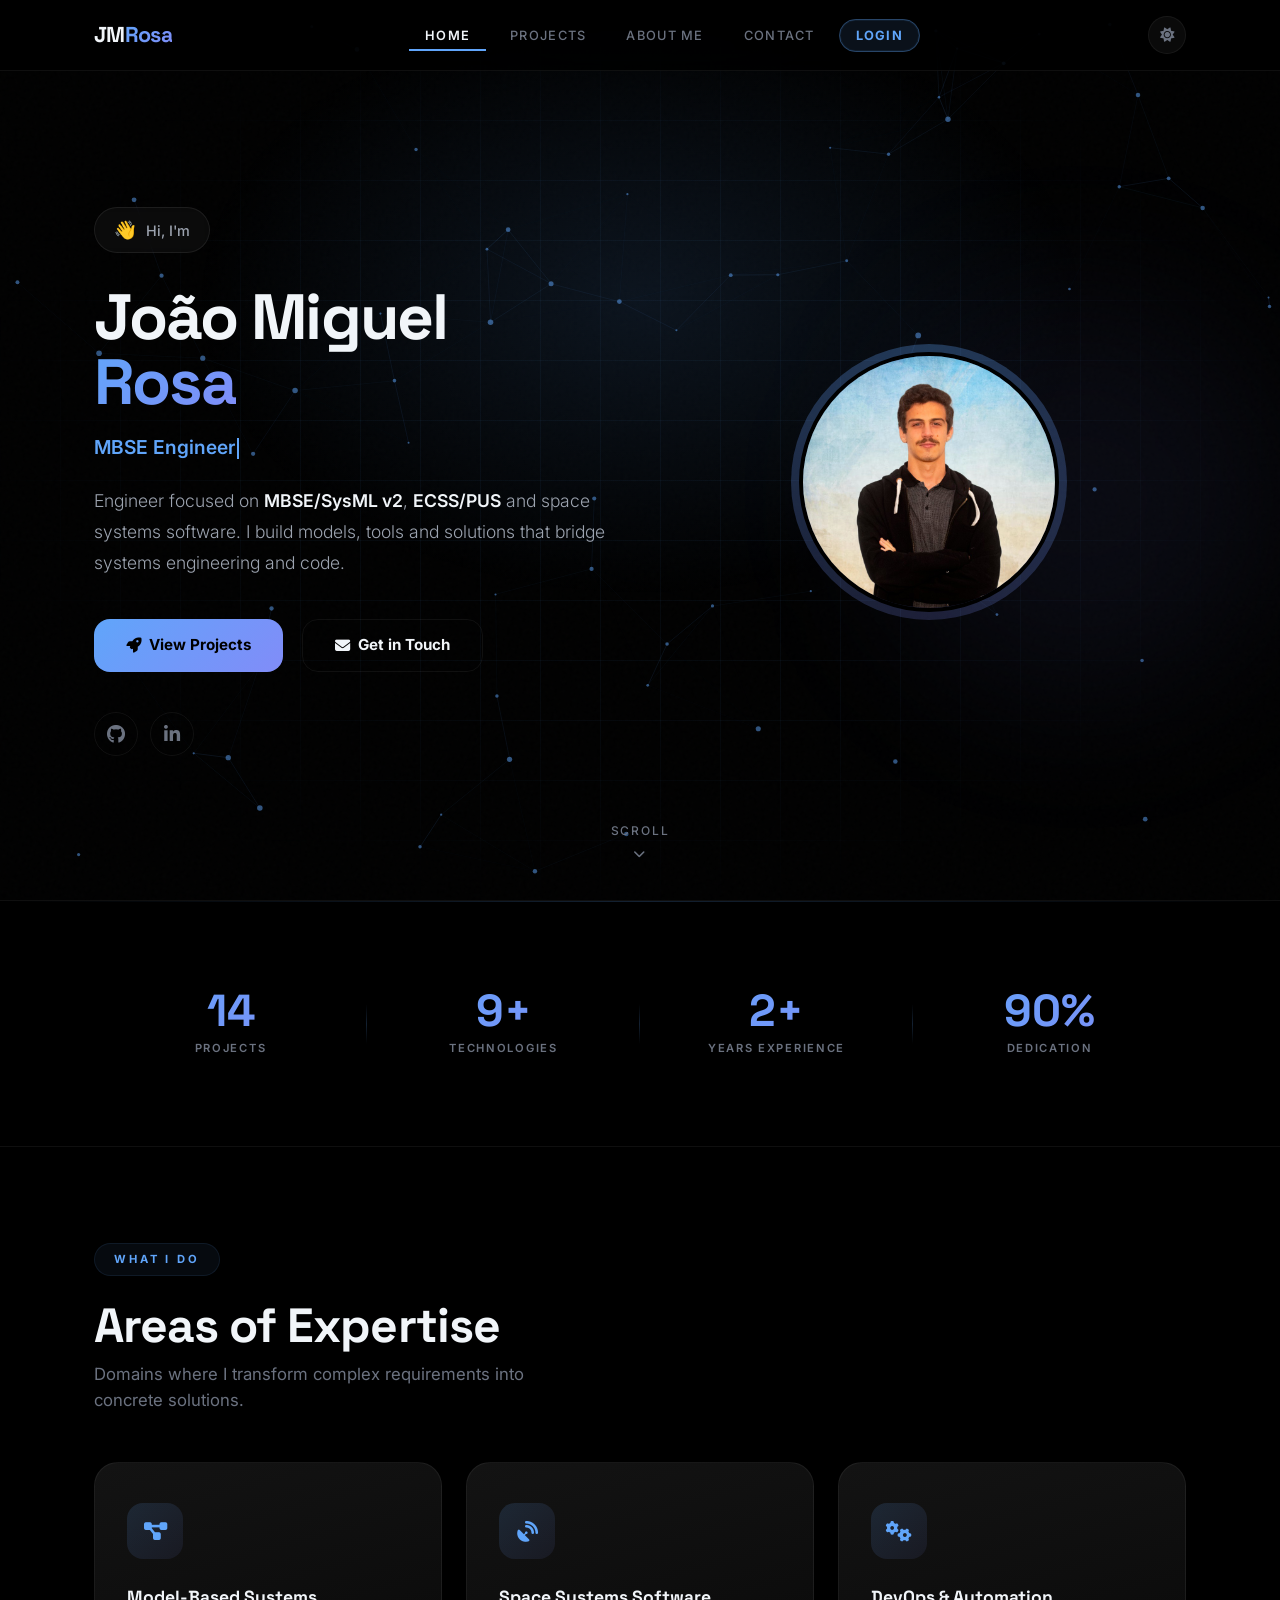
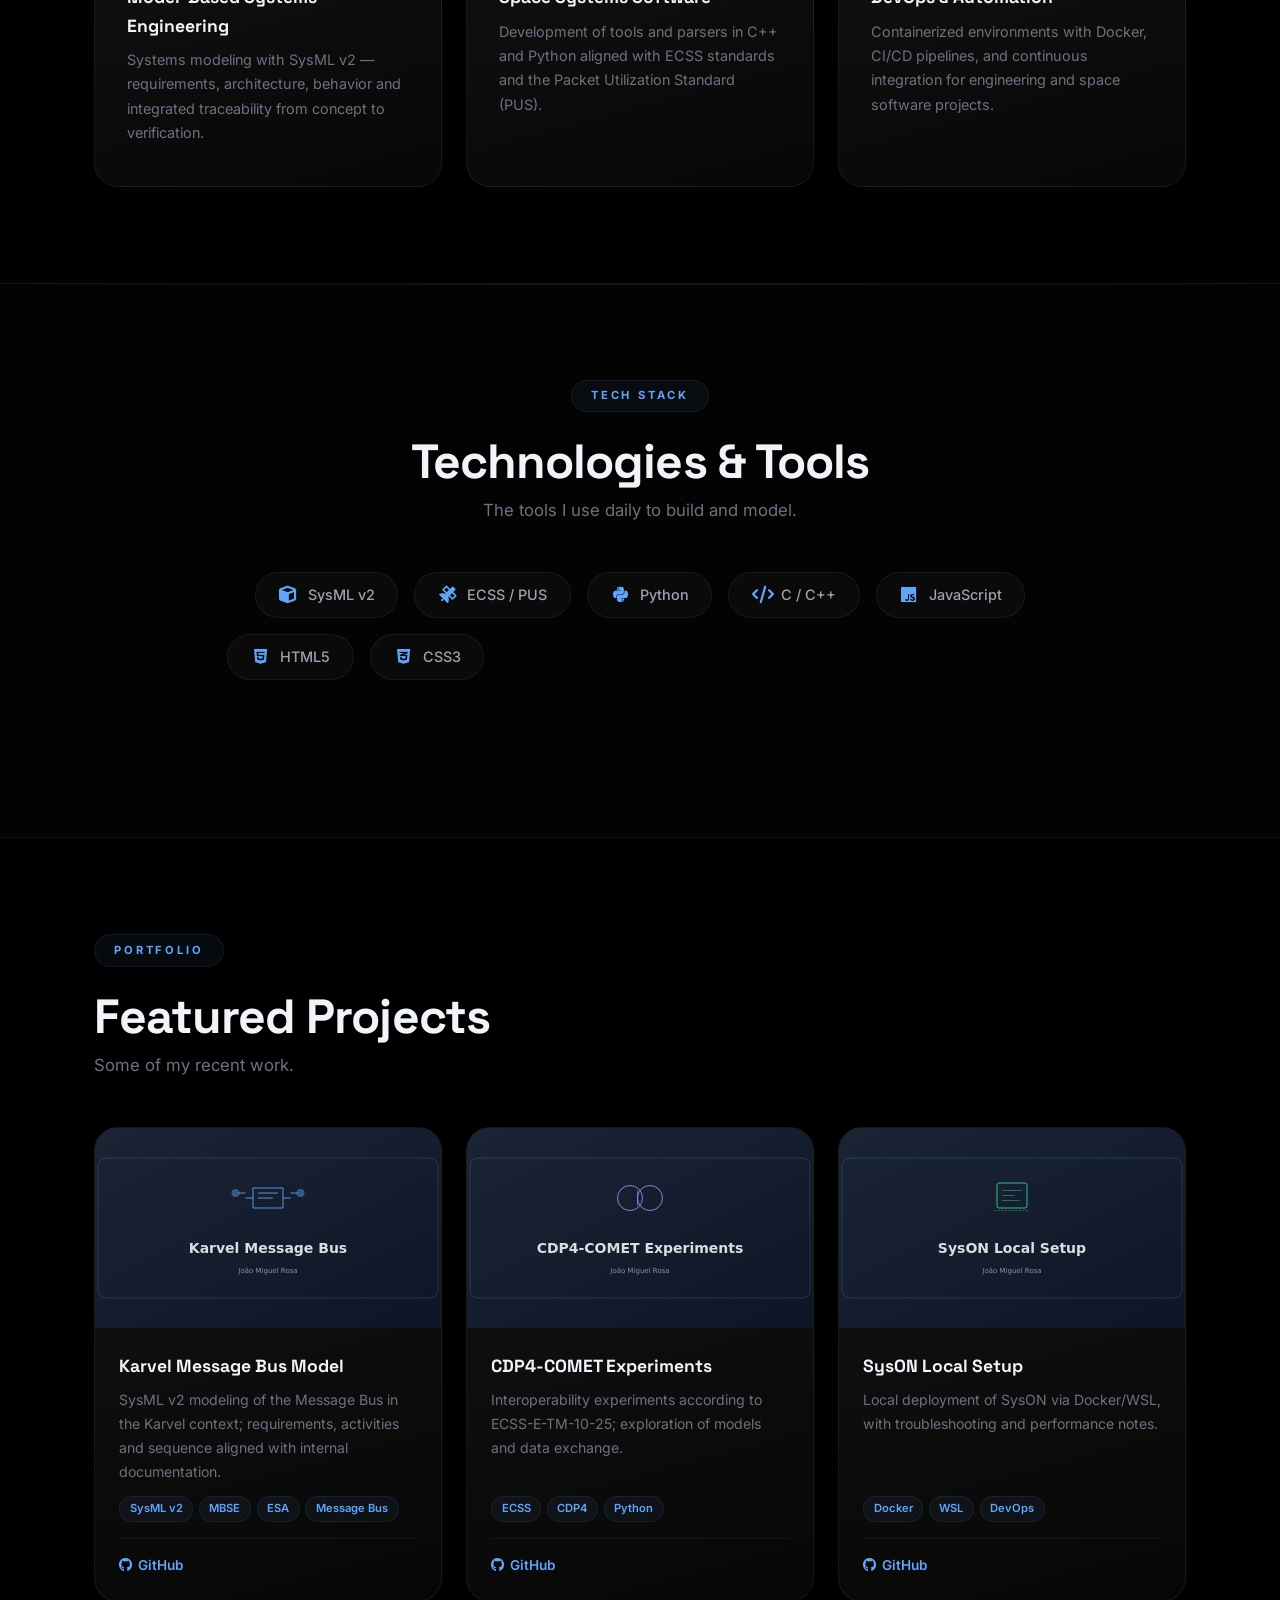
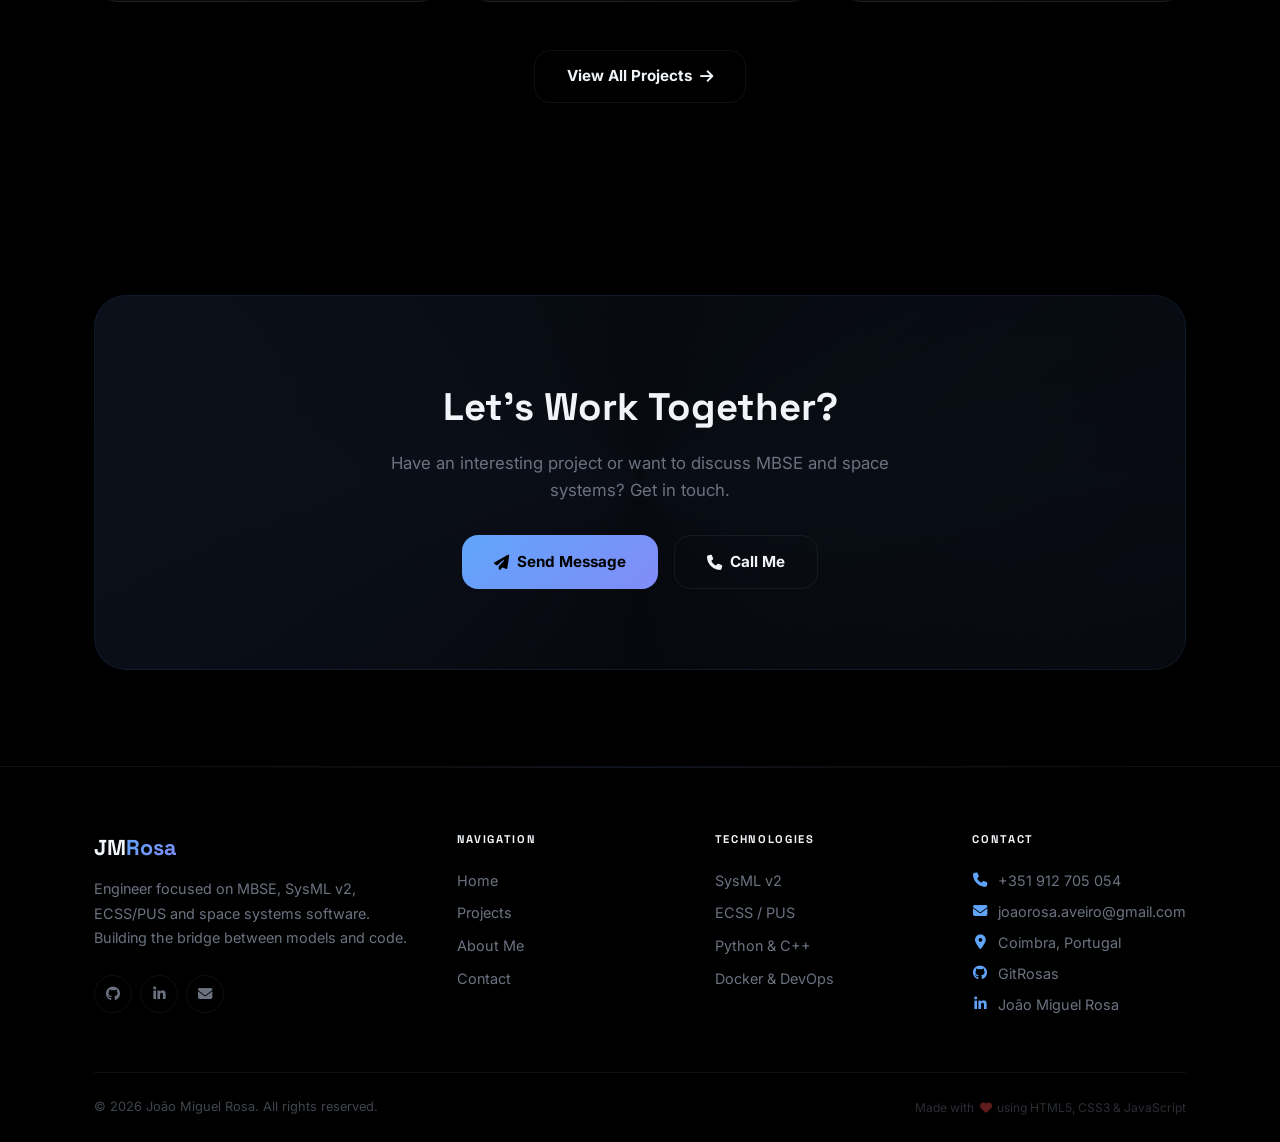
==== index.html @ 7898345d "login&port" ====
<!doctype html>
<html lang="en" class="theme-dark">
<head>
  <meta charset="UTF-8">
  <meta name="viewport" content="width=device-width, initial-scale=1.0">
  <title>João Miguel Rosa — MBSE &amp; Software Engineer</title>
  <meta name="description" content="Portfolio of João Miguel Rosa — Engineer focused on MBSE, SysML v2, ECSS/PUS and space systems software.">
  <meta name="author" content="João Miguel Rosa">
  <link rel="canonical" href="https://gitrosas.github.io/">
  <meta property="og:type" content="website">
  <meta property="og:title" content="João Miguel Rosa — MBSE &amp; Software Engineer">
  <meta property="og:description" content="Portfolio of João Miguel Rosa — Engineer focused on MBSE, SysML v2, ECSS/PUS and space systems software.">
  <meta property="og:url" content="https://gitrosas.github.io/">
  <meta property="og:image" content="https://gitrosas.github.io/assets/img/foto.jpg">
  <meta name="twitter:card" content="summary_large_image">
  <meta name="twitter:title" content="João Miguel Rosa — MBSE &amp; Software Engineer">
  <meta name="twitter:description" content="Personal portfolio — MBSE, SysML v2, ECSS/PUS and space systems software.">
  <meta name="twitter:image" content="https://gitrosas.github.io/assets/img/foto.jpg">
  <link rel="icon" href="favicon.svg" type="image/svg+xml">
  <link rel="preconnect" href="https://fonts.googleapis.com">
  <link rel="preconnect" href="https://fonts.gstatic.com" crossorigin>
  <link href="https://fonts.googleapis.com/css2?family=Inter:wght@300;400;500;600;700&family=Space+Grotesk:wght@500;600;700;800;900&display=swap" rel="stylesheet">
  <link rel="stylesheet" href="https://cdnjs.cloudflare.com/ajax/libs/font-awesome/6.5.1/css/all.min.css" integrity="sha512-DTOQO9RWCH3ppGqcWaEA1BIZOC6xxalwEsw9c2QQeAIftl+Vegovlnee1c9QX4TctnWMn13TZye+giMm8e2LwA==" crossorigin="anonymous" referrerpolicy="no-referrer">
  <link rel="stylesheet" href="assets/css/styles.css">
  <script type="application/ld+json">
  {
    "@context": "https://schema.org",
    "@type": "Person",
    "name": "João Miguel Rosa",
    "jobTitle": "MBSE & Software Engineer (Space Systems)",
    "url": "https://gitrosas.github.io/",
    "image": "https://gitrosas.github.io/assets/img/foto.jpg",
    "sameAs": [
      "https://github.com/GitRosas",
      "https://www.linkedin.com/in/joaorosa0409/"
    ]
  }
  </script>
</head>
<body>

  <!-- Page Loader -->
  <div class="page-loader" aria-hidden="true"><div class="loader-spinner"></div></div>

  <!-- Skip Link -->
  <a class="skip-link" href="#main-content">Skip to main content</a>

  <!-- Navbar -->
  <nav class="navbar" id="navbar" aria-label="Main navigation">
    <div class="container navbar-inner">
      <a class="navbar-brand" href="index.html">JM<span>Rosa</span><span class="brand-dot" aria-hidden="true"></span></a>

      <ul class="nav-links" id="nav-links">
        <li><a href="index.html" class="nav-link">Home</a></li>
        <li><a href="projects.html" class="nav-link">Projects</a></li>
        <li><a href="about.html" class="nav-link">About Me</a></li>
        <li><a href="contact.html" class="nav-link">Contact</a></li>
        <li><a href="login.html" class="nav-link nav-link-auth">Login</a></li>
      </ul>

      <div class="navbar-actions">
        <button class="btn-theme-toggle" id="theme-toggle" type="button" aria-label="Toggle theme" title="Toggle theme">
          <i class="fa-solid fa-moon" aria-hidden="true"></i>
          <i class="fa-solid fa-sun" aria-hidden="true"></i>
        </button>
        <button class="nav-hamburger" id="nav-hamburger" type="button" aria-label="Open menu" aria-expanded="false">
          <span class="bar"></span>
          <span class="bar"></span>
          <span class="bar"></span>
        </button>
      </div>
    </div>
  </nav>

  <!-- Main -->
  <main id="main-content">

    <!-- Hero -->
    <section class="hero" aria-labelledby="hero-heading">
      <div class="hero-grid-pattern" aria-hidden="true"></div>
      <canvas id="particles-canvas" aria-hidden="true"></canvas>
      <div class="container hero-inner">
        <div class="hero-text">
          <p class="hero-subtitle"><span class="wave-emoji">👋</span> Hi, I'm
          <h1 id="hero-heading">João Miguel<br><span class="text-highlight">Rosa</span></h1>
          <p class="hero-role"><span id="typed-role"></span><span class="typed-cursor" aria-hidden="true"></span></p>
          <p class="hero-bio">
            Engineer focused on <strong>MBSE/SysML v2</strong>, <strong>ECSS/PUS</strong> and
            space systems software. I build models, tools and solutions that
            bridge systems engineering and code.
          </p>
          <div class="hero-buttons">
            <a href="projects.html" class="btn btn-primary"><i class="fa-solid fa-rocket" aria-hidden="true"></i> View Projects</a>
            <a href="contact.html" class="btn btn-outline"><i class="fa-solid fa-envelope" aria-hidden="true"></i> Get in Touch</a>
          </div>
          <div class="hero-social" aria-label="Social media">
            <a href="https://github.com/GitRosas" target="_blank" rel="noopener noreferrer" aria-label="GitHub"><i class="fa-brands fa-github" aria-hidden="true"></i></a>
            <a href="https://www.linkedin.com/in/joaorosa0409/" target="_blank" rel="noopener noreferrer" aria-label="LinkedIn"><i class="fa-brands fa-linkedin-in" aria-hidden="true"></i></a>
          </div>
        </div>
        <div class="hero-avatar-col">
          <div class="hero-avatar-wrapper">
            <img src="assets/img/foto.jpg" alt="Photo of João Miguel Rosa" class="avatar" loading="eager">
          </div>
        </div>
      </div>
      <a href="#stats" class="scroll-indicator" aria-label="Scroll down">
        <span>scroll</span>
        <i class="fa-solid fa-chevron-down" aria-hidden="true"></i>
      </a>
    </section>

    <!-- Stats -->
    <section class="stats" id="stats" aria-label="Statistics">
      <div class="container stats-grid">
        <div class="stat-item">
          <div class="stat-number" data-count="16">0</div>
          <div class="stat-label">Projects</div>
        </div>
        <div class="stat-item">
          <div class="stat-number" data-count="10" data-suffix="+">0</div>
          <div class="stat-label">Technologies</div>
        </div>
        <div class="stat-item">
          <div class="stat-number" data-count="2" data-suffix="+">0</div>
          <div class="stat-label">Years Experience</div>
        </div>
        <div class="stat-item">
          <div class="stat-number" data-count="100" data-suffix="%">0</div>
          <div class="stat-label">Dedication</div>
        </div>
      </div>
    </section>

    <!-- What I Do -->
    <section class="section" aria-labelledby="services-heading">
      <div class="container">
        <div class="reveal">
          <span class="section-tag">What I Do</span>
          <h2 class="section-title" id="services-heading">Areas of Expertise</h2>
          <p class="section-subtitle">Domains where I transform complex requirements into concrete solutions.</p>
        </div>
        <div class="services-grid">
          <div class="service-card reveal">
            <div class="service-icon"><i class="fa-solid fa-diagram-project" aria-hidden="true"></i></div>
            <h3>Model-Based Systems Engineering</h3>
            <p>Systems modeling with SysML v2 — requirements, architecture, behavior and integrated traceability from concept to verification.</p>
          </div>
          <div class="service-card reveal">
            <div class="service-icon"><i class="fa-solid fa-satellite-dish" aria-hidden="true"></i></div>
            <h3>Space Systems Software</h3>
            <p>Development of tools and parsers in C++ and Python aligned with ECSS standards and the Packet Utilization Standard (PUS).</p>
          </div>
          <div class="service-card reveal">
            <div class="service-icon"><i class="fa-solid fa-gears" aria-hidden="true"></i></div>
            <h3>DevOps &amp; Automation</h3>
            <p>Containerized environments with Docker, CI/CD pipelines, and continuous integration for engineering and space software projects.</p>
          </div>
        </div>
      </div>
    </section>

    <!-- Tech Stack -->
    <section class="section section-alt" aria-labelledby="tech-heading">
      <div class="container" style="text-align:center">
        <div class="reveal">
          <span class="section-tag">Tech Stack</span>
          <h2 class="section-title" id="tech-heading">Technologies &amp; Tools</h2>
          <p class="section-subtitle" style="margin-left:auto;margin-right:auto">The tools I use daily to build and model.</p>
        </div>
        <div class="tech-strip reveal">
          <span class="tech-item"><i class="fa-solid fa-cube" aria-hidden="true"></i> SysML v2</span>
          <span class="tech-item"><i class="fa-solid fa-satellite" aria-hidden="true"></i> ECSS / PUS</span>
          <span class="tech-item"><i class="fa-brands fa-python" aria-hidden="true"></i> Python</span>
          <span class="tech-item"><i class="fa-solid fa-code" aria-hidden="true"></i> C / C++</span>
          <span class="tech-item"><i class="fa-brands fa-js" aria-hidden="true"></i> JavaScript</span>
          <span class="tech-item"><i class="fa-brands fa-html5" aria-hidden="true"></i> HTML5</span>
          <span class="tech-item"><i class="fa-brands fa-css3-alt" aria-hidden="true"></i> CSS3</span>
          <span class="tech-item"><i class="fa-brands fa-docker" aria-hidden="true"></i> Docker</span>
          <span class="tech-item"><i class="fa-brands fa-git-alt" aria-hidden="true"></i> Git</span>
          <span class="tech-item"><i class="fa-solid fa-terminal" aria-hidden="true"></i> WSL</span>
          <span class="tech-item"><i class="fa-solid fa-database" aria-hidden="true"></i> CDP4-COMET</span>
          <span class="tech-item"><i class="fa-solid fa-sitemap" aria-hidden="true"></i> SysON</span>
        </div>
      </div>
    </section>

    <!-- Featured Projects -->
    <section class="section" aria-labelledby="featured-heading">
      <div class="container">
        <div class="reveal">
          <span class="section-tag">Portfolio</span>
          <h2 class="section-title" id="featured-heading">Featured Projects</h2>
          <p class="section-subtitle">Some of my recent work.</p>
        </div>
        <div class="projects-grid" id="featured-projects"></div>
        <div class="section-cta reveal">
          <a href="projects.html" class="btn btn-outline">View All Projects <i class="fa-solid fa-arrow-right" aria-hidden="true"></i></a>
        </div>
      </div>
    </section>

    <!-- CTA -->
    <section class="section">
      <div class="container">
        <div class="cta-banner reveal">
          <h2>Let's Work Together?</h2>
          <p>Have an interesting project or want to discuss MBSE and space systems? Get in touch.</p>
          <div style="display: flex; gap: 1rem; flex-wrap: wrap; justify-content: center;">
            <a href="contact.html" class="btn btn-primary"><i class="fa-solid fa-paper-plane" aria-hidden="true"></i> Send Message</a>
            <a href="tel:+351912705054" class="btn btn-outline"><i class="fa-solid fa-phone" aria-hidden="true"></i> Call Me</a>
          </div>
        </div>
      </div>
    </section>

  </main>

  <!-- Back to Top -->
  <button class="back-to-top" id="back-to-top" aria-label="Back to top" type="button">
    <i class="fa-solid fa-chevron-up" aria-hidden="true"></i>
  </button>

  <!-- Footer -->
  <footer class="footer">
    <div class="container">
      <div class="footer-top">
        <div>
          <div class="footer-brand">JM<span>Rosa</span></div>
          <p class="footer-desc">Engineer focused on MBSE, SysML v2, ECSS/PUS and space systems software. Building the bridge between models and code.</p>
          <div class="footer-social-row" aria-label="Social media">
            <a href="https://github.com/GitRosas" target="_blank" rel="noopener noreferrer" aria-label="GitHub"><i class="fa-brands fa-github" aria-hidden="true"></i></a>
            <a href="https://www.linkedin.com/in/joaorosa0409/" target="_blank" rel="noopener noreferrer" aria-label="LinkedIn"><i class="fa-brands fa-linkedin-in" aria-hidden="true"></i></a>
            <a href="mailto:joaorosa.aveiro@gmail.com" aria-label="Email"><i class="fa-solid fa-envelope" aria-hidden="true"></i></a>
          </div>
        </div>
        <div>
          <h3 class="footer-heading">Navigation</h3>
          <div class="footer-links">
            <a href="index.html">Home</a>
            <a href="projects.html">Projects</a>
            <a href="about.html">About Me</a>
            <a href="contact.html">Contact</a>
          </div>
        </div>
        <div>
          <h3 class="footer-heading">Technologies</h3>
          <div class="footer-links">
            <a href="projects.html">SysML v2</a>
            <a href="projects.html">ECSS / PUS</a>
            <a href="projects.html">Python &amp; C++</a>
            <a href="projects.html">Docker &amp; DevOps</a>
          </div>
        </div>
        <div>
          <h3 class="footer-heading">Contact</h3>
          <div class="footer-contact-item"><i class="fa-solid fa-phone" aria-hidden="true"></i><a href="tel:+351912705054">+351 912 705 054</a></div>
          <div class="footer-contact-item"><i class="fa-solid fa-envelope" aria-hidden="true"></i><a href="mailto:joaorosa.aveiro@gmail.com">joaorosa.aveiro@gmail.com</a></div>
          <div class="footer-contact-item"><i class="fa-solid fa-location-dot" aria-hidden="true"></i><span>Coimbra, Portugal</span></div>
          <div class="footer-contact-item"><i class="fa-brands fa-github" aria-hidden="true"></i><a href="https://github.com/GitRosas" target="_blank" rel="noopener noreferrer">GitRosas</a></div>
          <div class="footer-contact-item"><i class="fa-brands fa-linkedin-in" aria-hidden="true"></i><a href="https://www.linkedin.com/in/joaorosa0409/" target="_blank" rel="noopener noreferrer">João Miguel Rosa</a></div>
        </div>
      </div>
      <div class="footer-bottom">
        <p class="footer-copy">&copy; <span id="footer-year">2026</span> João Miguel Rosa. All rights reserved.</p>
        <p class="footer-tech">Made with <i class="fa-solid fa-heart" aria-hidden="true"></i> using HTML5, CSS3 &amp; JavaScript</p>
      </div>
    </div>
  </footer>

  <!-- Project Detail Modal -->
  <div class="project-modal" id="project-modal" role="dialog" aria-hidden="true" aria-labelledby="modal-title">
    <div class="project-modal-overlay" id="modal-overlay"></div>
    <div class="project-modal-content">
      <button class="project-modal-close" id="modal-close" type="button" aria-label="Close modal">
        <i class="fa-solid fa-xmark" aria-hidden="true"></i>
      </button>
      <div class="project-modal-body">
        <div class="project-modal-image">
          <img id="modal-image" src="" alt="" loading="eager">
        </div>
        <div class="project-modal-info">
          <div class="project-modal-year" id="modal-year"></div>
          <h2 class="project-modal-title" id="modal-title"></h2>
          <p class="project-modal-description" id="modal-description"></p>
          <div class="project-modal-tags" id="modal-tags"></div>
          <div class="project-modal-links" id="modal-links"></div>
        </div>
      </div>
    </div>
  </div>

  <script src="assets/js/main.js" defer></script>
</body>
</html>
---- assets/css/styles.css ----
/* ===========================================================
   Portfolio — Pure CSS (No Bootstrap)
   Premium dark startup aesthetic
   =========================================================== */

/* --- 1. Variables --- */
:root {
  --primary: #60a5fa;
  --primary-hover: #93bbfd;
  --primary-rgb: 96, 165, 250;
  --accent: #818cf8;
  --accent-rgb: 129, 140, 248;
  --bg: #000;
  --bg-card: linear-gradient(165deg, rgba(38,38,38,.5), rgba(10,10,10,.7));
  --bg-input: rgba(255,255,255,.03);
  --bg-nav: rgba(0,0,0,.7);
  --bg-nav-scrolled: rgba(0,0,0,.92);
  --text: #f1f5f9;
  --text-secondary: #9ca3af;
  --text-muted: #6b7280;
  --border: rgba(255,255,255,.06);
  --border-hover: rgba(96,165,250,.2);
  --glow: 0 25px 50px -12px rgba(96,165,250,.08), 0 0 0 1px rgba(96,165,250,.1);
  --ease: cubic-bezier(.23,1,.32,1);
  --fast: .2s var(--ease);
  --base: .4s var(--ease);
  --radius: 1rem;
  --radius-pill: 9999px;
  --container: 1140px;
}

/* Light mode overrides — default is dark, .theme-dark restores dark */
html:not(.theme-dark) {
  --bg: #f8fafc;
  --bg-card: linear-gradient(165deg, #fff, #f8fafc);
  --bg-input: rgba(0,0,0,.03);
  --bg-nav: rgba(255,255,255,.85);
  --bg-nav-scrolled: rgba(255,255,255,.97);
  --text: #0f172a;
  --text-secondary: #334155;
  --text-muted: #64748b;
  --border: rgba(15,23,42,.08);
  --border-hover: rgba(59,130,246,.3);
  --glow: 0 25px 50px -12px rgba(59,130,246,.12), 0 0 0 1px rgba(59,130,246,.1);
  --primary: #3b82f6;
  --primary-hover: #2563eb;
  --primary-rgb: 59, 130, 246;
  --accent: #6366f1;
  --accent-rgb: 99, 102, 241;
}
html:not(.theme-dark) body::before { display: none; }
html:not(.theme-dark) .page-loader { background: #fff; }
html:not(.theme-dark) .loader-spinner { border-color: rgba(0,0,0,.08); border-top-color: var(--primary); }
html:not(.theme-dark) .navbar.scrolled { box-shadow: 0 1px 8px rgba(0,0,0,.06); }
html:not(.theme-dark) .hero-subtitle { background: rgba(59,130,246,.06); border-color: rgba(59,130,246,.12); }
html:not(.theme-dark) .hero-grid-pattern {
  background: linear-gradient(rgba(59,130,246,.12) 1px, transparent 1px),
              linear-gradient(90deg, rgba(59,130,246,.12) 1px, transparent 1px);
}
html:not(.theme-dark) .hero-avatar-wrapper::before { opacity: .5; }
html:not(.theme-dark) .hero::before {
  background: radial-gradient(ellipse, rgba(59,130,246,.18), transparent 70%);
}
html:not(.theme-dark) .hero::after {
  background: rgba(99,102,241,.1);
}
html:not(.theme-dark) .project-card { background: #fff; border-color: rgba(0,0,0,.06); box-shadow: 0 1px 3px rgba(0,0,0,.04); }
html:not(.theme-dark) .project-card:hover { box-shadow: 0 20px 40px rgba(0,0,0,.08); }
html:not(.theme-dark) .project-card-img { filter: brightness(1); }
html:not(.theme-dark) .project-card-img-wrapper { background: rgba(0,0,0,.02); }
html:not(.theme-dark) .section-alt { background: rgba(0,0,0,.015); }
html:not(.theme-dark) .bio-sidebar { background: #fff; box-shadow: 0 2px 12px rgba(0,0,0,.06); }
html:not(.theme-dark) .skill-badge { background: rgba(59,130,246,.06); border-color: rgba(59,130,246,.12); }
html:not(.theme-dark) .filter-tag { background: rgba(0,0,0,.03); }
html:not(.theme-dark) .back-to-top { background: rgba(59,130,246,.1); border-color: rgba(59,130,246,.2); }
html:not(.theme-dark) .stats { background: rgba(59,130,246,.02); }
html:not(.theme-dark) .form-alert.success { color: #16a34a; }
html:not(.theme-dark) .form-alert.error { color: #dc2626; }
html:not(.theme-dark) .form-error { color: #dc2626; }
/* Light mode modal */
html:not(.theme-dark) .project-modal-content { background: #fff; border-color: rgba(0,0,0,.08); }
html:not(.theme-dark) .project-modal-tags span { background: rgba(59,130,246,.12); color: #1e40af; }
html:not(.theme-dark) .project-modal-close { background: rgba(59,130,246,.1); border-color: rgba(59,130,246,.25); }
html:not(.theme-dark) .project-modal-close:hover { background: rgba(59,130,246,.15); border-color: rgba(59,130,246,.4); }

/* Dark mode modal */
.theme-dark .project-modal-content { background: #1e293b; border-color: rgba(148,163,184,.15); }
.theme-dark .project-modal-year { color: #cbd5e1; }
.theme-dark .project-modal-description { color: #e2e8f0; }
.theme-dark .project-modal-close { color: #e2e8f0; }
.theme-dark .project-modal-tags span { background: rgba(96,165,250,.15); color: #93c5fd; }

/* Light mode: show moon, hide sun */
.btn-theme-toggle .fa-sun { display: none; }
.btn-theme-toggle .fa-moon { display: inline-block; }
html.theme-dark .btn-theme-toggle .fa-moon { display: none; }
html.theme-dark .btn-theme-toggle .fa-sun { display: inline-block; }

/* --- 2. Reset & Base --- */
*, *::before, *::after { box-sizing: border-box; margin: 0; padding: 0; }
html { scroll-behavior: smooth; scroll-padding-top: 80px; }

body {
  font-family: 'Inter', system-ui, sans-serif;
  background: var(--bg);
  color: var(--text);
  line-height: 1.6;
  min-height: 100vh;
  display: flex;
  flex-direction: column;
  overflow-x: hidden;
  -webkit-font-smoothing: antialiased;
  -moz-osx-font-smoothing: grayscale;
}

/* Noise texture */
body::before {
  content: '';
  position: fixed; inset: 0;
  background-image: url("data:image/svg+xml,%3Csvg viewBox='0 0 256 256' xmlns='http://www.w3.org/2000/svg'%3E%3Cfilter id='n'%3E%3CfeTurbulence type='fractalNoise' baseFrequency='0.9' numOctaves='4' stitchTiles='stitch'/%3E%3C/filter%3E%3Crect width='100%25' height='100%25' filter='url(%23n)' opacity='0.015'/%3E%3C/svg%3E");
  pointer-events: none; z-index: 0;
}
body > * { position: relative; z-index: 1; }

main { flex: 1; }
img { max-width: 100%; height: auto; display: block; }
ul, ol { list-style: none; }

a { color: var(--primary); text-decoration: none; transition: color var(--fast); }
a:hover { color: var(--primary-hover); }

strong, b { color: var(--text); font-weight: 600; }

:focus-visible {
  outline: none;
  box-shadow: 0 0 0 3px rgba(var(--primary-rgb),.35);
  border-radius: 4px;
}
::selection { background: rgba(var(--primary-rgb),.25); color: var(--text); }

/* --- 3. Container --- */
.container {
  width: 100%;
  max-width: var(--container);
  margin: 0 auto;
  padding: 0 1.5rem;
}

/* --- 4. Page Loader --- */
.page-loader {
  position: fixed; inset: 0; z-index: 99999;
  background: #000;
  display: flex; align-items: center; justify-content: center;
  transition: opacity .5s ease, visibility .5s ease;
}
.page-loader.loaded { opacity: 0; visibility: hidden; pointer-events: none; }
.loader-spinner {
  width: 40px; height: 40px;
  border: 2px solid rgba(255,255,255,.06);
  border-top-color: var(--primary);
  border-radius: 50%;
  animation: spin .7s linear infinite;
}
@keyframes spin { to { transform: rotate(360deg); } }

/* --- 5. Skip Link --- */
.skip-link {
  position: absolute; top: -100%; left: 1rem; z-index: 9999;
  padding: .75rem 1.5rem; background: var(--primary);
  color: #000; border-radius: var(--radius); font-weight: 700;
  transition: top .15s ease;
}
.skip-link:focus { top: 1rem; color: #000; }

/* ===========================================================
   6. Navbar — pure CSS + JS toggle
   =========================================================== */
.navbar {
  position: fixed; top: 0; left: 0; right: 0; z-index: 1000;
  background: var(--bg-nav);
  backdrop-filter: blur(24px); -webkit-backdrop-filter: blur(24px);
  border-bottom: 1px solid var(--border);
  padding: 1rem 0;
  transition: background var(--base), padding var(--base), box-shadow var(--base);
}
.navbar.scrolled {
  background: var(--bg-nav-scrolled);
  padding: .55rem 0;
  border-bottom-color: rgba(var(--primary-rgb),.06);
}

.navbar-inner {
  display: flex; align-items: center; justify-content: space-between;
}

/* Brand */
.navbar-brand {
  font-family: 'Space Grotesk', sans-serif;
  font-weight: 700; font-size: 1.35rem;
  color: var(--text); letter-spacing: -.03em;
  display: inline-flex; align-items: center;
  transition: transform var(--fast);
}
.navbar-brand:hover { transform: scale(1.03); color: var(--text); }
.navbar-brand span {
  background: linear-gradient(135deg, var(--primary), var(--accent));
  -webkit-background-clip: text; -webkit-text-fill-color: transparent;
  background-clip: text;
}
.brand-dot {
  display: inline-block; width: 6px; height: 6px;
  border-radius: 50%; background: var(--primary);
  margin-left: 3px; vertical-align: super;
  animation: pulseDot 2.5s ease-in-out infinite;
}
@keyframes pulseDot {
  0%,100% { transform: scale(1); opacity: 1; }
  50% { transform: scale(1.6); opacity: .4; }
}

/* Nav links (desktop) */
.nav-links {
  display: flex; align-items: center; gap: .5rem;
}
.nav-links .nav-link {
  color: var(--text-muted); font-weight: 500; font-size: .8rem;
  padding: .5rem 1rem; text-transform: uppercase; letter-spacing: .1em;
  transition: color var(--fast); position: relative;
}
.nav-links .nav-link::after {
  content: ''; position: absolute; bottom: 0; left: 0;
  width: 0; height: 2px; background: var(--primary);
  transition: width var(--base);
}
.nav-links .nav-link:hover { color: var(--text); }
.nav-links .nav-link:hover::after { width: 100%; }
.nav-links .nav-link.active { color: var(--text); font-weight: 600; }
.nav-links .nav-link.active::after { width: 100%; }

.nav-links .nav-link.nav-link-auth {
  color: var(--primary);
  border: 1px solid rgba(var(--primary-rgb), .35);
  border-radius: var(--radius-pill);
  background: rgba(var(--primary-rgb), .1);
  font-weight: 700;
  box-shadow: inset 0 0 0 1px rgba(var(--primary-rgb), .08);
}

.nav-links .nav-link.nav-link-auth::after {
  display: none;
}

.nav-links .nav-link.nav-link-auth:hover {
  color: #000;
  background: linear-gradient(135deg, var(--primary), var(--accent));
  border-color: transparent;
  transform: translateY(-1px);
}

/* Navbar actions */
.navbar-actions { display: flex; align-items: center; gap: .5rem; }

/* Theme toggle */
.btn-theme-toggle {
  background: rgba(255,255,255,.04); border: 1px solid var(--border);
  color: var(--text-muted); width: 38px; height: 38px; border-radius: 50%;
  display: inline-flex; align-items: center; justify-content: center;
  cursor: pointer; transition: all var(--base); font-size: .9rem; padding: 0;
}
.btn-theme-toggle:hover {
  color: var(--primary); border-color: rgba(var(--primary-rgb),.3);
  background: rgba(var(--primary-rgb),.08);
}

/* Hamburger */
.nav-hamburger {
  display: none;
  background: transparent; border: none; padding: .4rem;
  width: 42px; height: 42px; cursor: pointer;
  flex-direction: column; align-items: center; justify-content: center;
}
.nav-hamburger .bar {
  display: block; width: 22px; height: 2px;
  background: var(--text); border-radius: 2px;
  transition: transform .35s var(--ease), opacity .25s ease, width .3s ease;
  transform-origin: center;
}
.nav-hamburger .bar:nth-child(1) { margin-bottom: 5px; }
.nav-hamburger .bar:nth-child(2) { width: 16px; margin-bottom: 5px; }
.nav-hamburger .bar:nth-child(3) { width: 12px; }
.nav-hamburger[aria-expanded="true"] .bar:nth-child(1) { transform: translateY(7px) rotate(45deg); width: 22px; }
.nav-hamburger[aria-expanded="true"] .bar:nth-child(2) { opacity: 0; transform: scaleX(0); }
.nav-hamburger[aria-expanded="true"] .bar:nth-child(3) { transform: translateY(-7px) rotate(-45deg); width: 22px; }

/* Mobile nav */
@media (max-width: 768px) {
  .nav-hamburger { display: flex; }

  /* When open, the entire navbar becomes the fullscreen overlay */
  .navbar.nav-open {
    position: fixed; inset: 0; z-index: 1000;
    background: var(--bg);
    padding: 0;
    display: flex; flex-direction: column;
  }
  .navbar.nav-open .navbar-inner {
    padding: 1rem 1.5rem; flex-shrink: 0;
  }
  .navbar.nav-open .nav-links {
    flex: 1;
    display: flex; flex-direction: column;
    align-items: center; justify-content: center;
    gap: .25rem; padding: 0 2rem 4rem;
  }

  .nav-links {
    display: none;
  }
  .navbar.nav-open .nav-links {
    display: flex;
  }

  .nav-links li { width: 100%; max-width: 320px; text-align: center; }
  .nav-links .nav-link {
    display: block; font-size: 1.5rem; padding: 1.1rem 2rem;
    text-transform: none; letter-spacing: 0;
    font-weight: 500; color: var(--text-muted);
    border-radius: var(--radius); transition: all var(--fast);
  }
  .nav-links .nav-link:hover,
  .nav-links .nav-link.active {
    color: var(--text); background: rgba(var(--primary-rgb),.08);
  }
  .nav-links .nav-link.active { font-weight: 700; }
  .nav-links .nav-link::after { display: none; }

  .nav-links .nav-link.nav-link-auth {
    background: linear-gradient(135deg, rgba(var(--primary-rgb), .22), rgba(var(--accent-rgb), .18));
    border: 1px solid rgba(var(--primary-rgb), .45);
    color: var(--text);
    font-weight: 700;
  }
}

/* ===========================================================
   7. Hero
   =========================================================== */
.hero {
  min-height: 100vh; display: flex; align-items: center;
  position: relative; overflow: hidden; padding: 8rem 0 4rem;
}
.hero::before {
  content: ''; position: absolute; top: 0; left: 50%; transform: translateX(-50%);
  width: 900px; height: 600px;
  background: radial-gradient(ellipse, rgba(var(--primary-rgb),.12), transparent 70%);
  pointer-events: none;
}
.hero::after {
  content: ''; position: absolute; top: 33%; right: 0;
  width: 400px; height: 400px;
  background: rgba(var(--accent-rgb),.07); border-radius: 50%;
  filter: blur(80px); pointer-events: none;
  animation: float 6s ease-in-out infinite;
}
@keyframes float { 0%,100% { transform: translateY(0); } 50% { transform: translateY(-10px); } }

.hero-grid-pattern {
  position: absolute; inset: 0;
  background: linear-gradient(rgba(var(--primary-rgb),.05) 1px, transparent 1px),
              linear-gradient(90deg, rgba(var(--primary-rgb),.05) 1px, transparent 1px);
  background-size: 60px 60px; pointer-events: none;
  mask-image: radial-gradient(ellipse at center, black 40%, transparent 75%);
  -webkit-mask-image: radial-gradient(ellipse at center, black 40%, transparent 75%);
}

#particles-canvas {
  position: absolute; inset: 0; width: 100%; height: 100%;
  pointer-events: none; z-index: 0;
}

.hero-inner {
  display: grid; grid-template-columns: 1fr 1fr; gap: 4rem;
  align-items: center; position: relative; z-index: 1;
}

.hero-subtitle {
  display: inline-flex; align-items: center; gap: .6rem;
  background: rgba(255,255,255,.04);
  border: 1px solid rgba(255,255,255,.08);
  border-radius: var(--radius-pill); padding: .5rem 1.2rem;
  margin-bottom: 2rem; font-size: .9rem;
  color: var(--text-secondary); font-weight: 500;
  backdrop-filter: blur(8px);
}
.wave-emoji {
  display: inline-block; animation: wave 2s ease-in-out infinite;
  transform-origin: 70% 70%; font-size: 1.1rem;
}
@keyframes wave {
  0%,100% { transform: rotate(0); } 10% { transform: rotate(14deg); }
  20% { transform: rotate(-8deg); } 30% { transform: rotate(14deg); }
  40% { transform: rotate(-4deg); } 50% { transform: rotate(10deg); }
  60% { transform: rotate(0); }
}

.hero h1 {
  font-family: 'Space Grotesk', sans-serif;
  font-size: clamp(2.8rem, 5vw, 4.5rem);
  font-weight: 900; line-height: 1.02;
  letter-spacing: -.03em; margin-bottom: 1rem;
}
.text-highlight {
  background: linear-gradient(135deg, var(--primary), var(--accent));
  -webkit-background-clip: text; -webkit-text-fill-color: transparent;
  background-clip: text;
}

.hero-role {
  font-size: 1.2rem; color: var(--primary);
  font-weight: 600; margin-bottom: 1.5rem; min-height: 1.6em;
}
.typed-cursor {
  display: inline-block; width: 2px; height: 1.1em;
  background: var(--primary); margin-left: 2px;
  vertical-align: text-bottom; animation: blink .8s step-end infinite;
}
@keyframes blink { 50% { opacity: 0; } }

.hero-bio {
  font-size: 1.1rem; color: var(--text-secondary);
  max-width: 560px; line-height: 1.75; font-weight: 300;
}

.hero-buttons { display: flex; gap: 1.2rem; flex-wrap: wrap; margin-top: 2.5rem; }
.hero-social { display: flex; gap: .75rem; margin-top: 2.5rem; }
.hero-social a {
  display: inline-flex; align-items: center; justify-content: center;
  width: 44px; height: 44px; border-radius: 50%;
  border: 1px solid var(--border); color: var(--text-muted);
  font-size: 1.15rem; transition: all var(--base);
}
.hero-social a:hover {
  color: var(--primary); border-color: rgba(var(--primary-rgb),.3);
  background: rgba(var(--primary-rgb),.08); transform: translateY(-3px);
}

/* Avatar */
.hero-avatar-col { display: flex; justify-content: center; }
.hero-avatar-wrapper { position: relative; display: inline-block; }
.hero-avatar-wrapper::before {
  content: ''; position: absolute; inset: -8px; border-radius: 50%;
  background: conic-gradient(rgba(var(--primary-rgb),.6), rgba(var(--accent-rgb),.4), rgba(var(--primary-rgb),.6));
  animation: rotateGlow 4s linear infinite; opacity: .5;
}
@keyframes rotateGlow { to { transform: rotate(360deg); } }
.hero-avatar-wrapper .avatar {
  position: relative; z-index: 1;
  width: 260px; height: 260px; border-radius: 50%;
  border: 4px solid var(--bg); object-fit: cover;
}

.scroll-indicator {
  position: absolute; bottom: 2.5rem; left: 50%; transform: translateX(-50%);
  color: var(--text-muted); font-size: .75rem; z-index: 1;
  display: flex; flex-direction: column; align-items: center; gap: .5rem;
  animation: bounce 2s ease infinite; cursor: pointer;
  text-transform: uppercase; letter-spacing: .15em; font-weight: 500;
}
.scroll-indicator:hover { color: var(--primary); }
@keyframes bounce {
  0%,100% { transform: translateX(-50%) translateY(0); }
  50% { transform: translateX(-50%) translateY(8px); }
}

/* ===========================================================
   8. Buttons
   =========================================================== */
.btn {
  display: inline-flex; align-items: center; gap: .5rem;
  padding: .85rem 2rem; border-radius: var(--radius);
  font-weight: 700; font-size: .95rem; border: none;
  cursor: pointer; transition: all var(--base);
  text-decoration: none; position: relative; overflow: hidden;
}
.btn-primary {
  background: linear-gradient(135deg, var(--primary), var(--accent));
  color: #000;
}
.btn-primary::after {
  content: ''; position: absolute; inset: 0;
  background: linear-gradient(135deg, rgba(255,255,255,.2), transparent 50%);
  opacity: 0; transition: opacity .3s ease;
}
.btn-primary:hover { color: #000; transform: translateY(-2px); box-shadow: 0 20px 40px -10px rgba(var(--primary-rgb),.35); }
.btn-primary:hover::after { opacity: 1; }

.btn-outline {
  background: transparent; color: var(--text);
  border: 1px solid var(--border);
}
.btn-outline:hover {
  background: rgba(var(--primary-rgb),.05);
  border-color: rgba(var(--primary-rgb),.3);
  color: var(--text); transform: translateY(-2px);
}

/* ===========================================================
   9. Sections
   =========================================================== */
.section { padding: 6rem 0; }
.section-alt {
  background: rgba(255,255,255,.01);
  border-top: 1px solid var(--border); border-bottom: 1px solid var(--border);
  position: relative;
}
.section-alt::before {
  content: ''; position: absolute; top: 0; left: 0; right: 0; height: 1px;
  background: linear-gradient(90deg, transparent, rgba(var(--primary-rgb),.15), transparent);
}

.section-tag {
  display: inline-block; color: var(--primary);
  font-size: .7rem; font-weight: 700; text-transform: uppercase;
  letter-spacing: .25em; padding: .4rem 1.2rem;
  background: rgba(var(--primary-rgb),.06);
  border: 1px solid rgba(var(--primary-rgb),.1);
  border-radius: var(--radius-pill); margin-bottom: 1.5rem;
}

.section-title {
  font-family: 'Space Grotesk', sans-serif;
  font-size: clamp(2rem, 4vw, 3rem);
  font-weight: 900; color: var(--text);
  margin-bottom: .5rem; letter-spacing: -.02em; line-height: 1.1;
}
.section-subtitle {
  font-size: 1.05rem; color: var(--text-muted);
  margin-bottom: 3rem; line-height: 1.6; max-width: 500px;
}
.section-cta { text-align: center; margin-top: 3rem; }

/* ===========================================================
   10. Stats
   =========================================================== */
.stats {
  padding: 4rem 0; border-top: 1px solid var(--border);
  border-bottom: 1px solid var(--border); position: relative;
}
.stats::before {
  content: ''; position: absolute; top: 0; left: 0; right: 0; height: 1px;
  background: linear-gradient(90deg, transparent, rgba(var(--primary-rgb),.2), transparent);
}
.stats-grid {
  display: grid; grid-template-columns: repeat(4, 1fr);
}
.stat-item { text-align: center; padding: 1.5rem 1rem; position: relative; }
.stat-item::after {
  content: ''; position: absolute; right: 0; top: 50%; transform: translateY(-50%);
  width: 1px; height: 40px;
  background: linear-gradient(180deg, transparent, rgba(var(--primary-rgb),.2), transparent);
}
.stat-item:last-child::after { display: none; }
.stat-number {
  font-family: 'Space Grotesk', sans-serif;
  font-size: 2.8rem; font-weight: 900; line-height: 1; margin-bottom: .4rem;
  background: linear-gradient(135deg, var(--primary), var(--accent));
  -webkit-background-clip: text; -webkit-text-fill-color: transparent;
  background-clip: text;
}
.stat-label {
  font-size: .7rem; color: var(--text-muted); font-weight: 600;
  text-transform: uppercase; letter-spacing: .15em;
}

/* ===========================================================
   11. Projects Grid & Cards
   =========================================================== */
.projects-grid {
  display: grid; grid-template-columns: repeat(auto-fill, minmax(330px, 1fr));
  gap: 1.5rem;
}
.project-card {
  position: relative; background: var(--bg-card);
  border: 1px solid var(--border); border-radius: 1.5rem;
  overflow: hidden; transition: all .5s var(--ease);
  display: flex; flex-direction: column; height: 100%; cursor: pointer;
}
.project-card::before {
  content: ''; position: absolute; inset: 0;
  border-radius: inherit; padding: 1px;
  background: linear-gradient(165deg, rgba(var(--primary-rgb),0), rgba(var(--primary-rgb),0));
  -webkit-mask: linear-gradient(#fff 0 0) content-box, linear-gradient(#fff 0 0);
  mask: linear-gradient(#fff 0 0) content-box, linear-gradient(#fff 0 0);
  -webkit-mask-composite: xor; mask-composite: exclude;
  transition: all .5s var(--ease); pointer-events: none;
}
.project-card:hover { transform: translateY(-6px); box-shadow: var(--glow); border-color: var(--border-hover); }
.project-card:hover::before {
  background: linear-gradient(165deg, rgba(var(--primary-rgb),.3), rgba(var(--primary-rgb),0) 60%);
}

.project-card-img-wrapper { position: relative; overflow: hidden; background: rgba(255,255,255,.02); }
.project-card-img {
  width: 100%; height: 200px; object-fit: cover;
  transition: transform .5s var(--ease); filter: brightness(.9);
}
.project-card:hover .project-card-img { transform: scale(1.05); filter: brightness(1); }

.project-card-overlay {
  position: absolute; inset: 0;
  background: linear-gradient(to top, rgba(0,0,0,.6), transparent 60%);
  opacity: 0; transition: opacity var(--base);
  display: flex; align-items: flex-end; padding: 1rem;
}
.project-card:hover .project-card-overlay { opacity: 1; }

.project-card-year {
  color: #000; font-size: .75rem; font-weight: 700;
  background: linear-gradient(135deg, var(--primary), var(--accent));
  padding: .2rem .7rem; border-radius: var(--radius-pill);
}

.project-card-body { padding: 1.5rem; flex: 1; display: flex; flex-direction: column; }
.project-card-title {
  font-family: 'Space Grotesk', sans-serif; font-size: 1.1rem; font-weight: 700;
  color: var(--text); margin-bottom: .5rem; transition: color var(--fast);
}
.project-card:hover .project-card-title { color: var(--primary); }
.project-card-desc { font-size: .88rem; color: var(--text-muted); line-height: 1.7; flex: 1; }

.project-card-tags { display: flex; flex-wrap: wrap; gap: .35rem; margin-top: .75rem; }
.project-card-tag {
  background: rgba(var(--primary-rgb),.06); color: var(--primary);
  border: 1px solid rgba(var(--primary-rgb),.1);
  font-size: .7rem; font-weight: 600; padding: .2rem .6rem;
  border-radius: var(--radius-pill); transition: all var(--fast);
}
.project-card-tag:hover { background: var(--primary); color: #000; border-color: var(--primary); }

.project-card-links {
  display: flex; gap: .75rem; margin-top: 1rem; padding-top: 1rem;
  border-top: 1px solid var(--border);
}
.project-card-link {
  font-size: .85rem; font-weight: 600; color: var(--primary);
  display: inline-flex; align-items: center; gap: .35rem; transition: all var(--fast);
}
.project-card-link:hover { color: var(--primary-hover); transform: translateX(2px); }
.project-card-img.img-error { display: none; }

/* ===========================================================
   12. Filters
   =========================================================== */
.projects-controls {
  display: flex; flex-wrap: wrap; gap: 1rem;
  align-items: center; margin-bottom: 2rem;
}
.search-wrapper { position: relative; }
.search-wrapper .fa-search {
  position: absolute; left: 1rem; top: 50%; transform: translateY(-50%);
  color: var(--text-muted); font-size: .85rem; pointer-events: none;
}
.search-input {
  background: var(--bg-input); border: 1px solid var(--border);
  color: var(--text); border-radius: var(--radius-pill);
  padding: .7rem 1.2rem .7rem 2.8rem; font-size: .9rem;
  width: 100%; max-width: 340px; transition: all var(--base);
  font-family: inherit;
}
.search-input:focus {
  border-color: rgba(var(--primary-rgb),.4);
  box-shadow: 0 0 0 3px rgba(var(--primary-rgb),.08);
  outline: none;
}
.search-input::placeholder { color: var(--text-muted); }

.filter-tags { display: flex; flex-wrap: wrap; gap: .5rem; margin-bottom: 2rem; }
.filter-tag {
  background: rgba(255,255,255,.02); color: var(--text-muted);
  border: 1px solid var(--border); padding: .4rem 1rem;
  border-radius: var(--radius-pill); font-size: .8rem; font-weight: 500;
  cursor: pointer; transition: all var(--base); font-family: inherit;
}
.filter-tag:hover { border-color: rgba(var(--primary-rgb),.3); color: var(--primary); }
.filter-tag.active {
  background: linear-gradient(135deg, var(--primary), var(--accent));
  color: #000; border-color: transparent; font-weight: 700;
}

.results-count { font-size: .85rem; color: var(--text-muted); font-weight: 500; }
.no-results { text-align: center; padding: 4rem 1rem; color: var(--text-muted); grid-column: 1 / -1; }
.no-results i { font-size: 3.5rem; margin-bottom: 1rem; display: block; opacity: .3; }

/* ===========================================================
   13. Page Header
   =========================================================== */
.page-header {
  padding: 8rem 0 3rem; position: relative; overflow: hidden;
}
.page-header::after {
  content: ''; position: absolute; bottom: 0; left: 0; right: 0; height: 1px;
  background: linear-gradient(90deg, transparent, rgba(var(--primary-rgb),.15), transparent);
}
.page-header h1 {
  font-family: 'Space Grotesk', sans-serif;
  font-size: clamp(2rem, 4vw, 3rem); font-weight: 900;
  letter-spacing: -.02em;
}
.page-header p { color: var(--text-muted); font-size: 1.05rem; font-weight: 300; margin-top: .5rem; }

/* ===========================================================
   14. About Page
   =========================================================== */
.avatar {
  width: 200px; height: 200px; border-radius: 50%; object-fit: cover;
  border: 3px solid var(--border); transition: all var(--base);
}
.avatar:hover {
  border-color: rgba(var(--primary-rgb),.3);
  box-shadow: 0 0 30px rgba(var(--primary-rgb),.1);
}

.bio-grid {
  display: grid; grid-template-columns: 280px 1fr; gap: 3rem;
  align-items: start;
}
.bio-sidebar {
  text-align: center; position: sticky; top: 6rem;
  display: flex; flex-direction: column; align-items: center;
  padding: 2rem 1.5rem; border-radius: 1.5rem;
  border: 1px solid var(--border); background: var(--bg-card);
}
.bio-sidebar .avatar { margin: 0 auto; }
.bio-name { font-family: 'Space Grotesk', sans-serif; font-weight: 700; font-size: 1.15rem; margin-top: 1rem; }
.bio-role { color: var(--text-muted); font-size: .95rem; margin-top: .25rem; }
.bio-location { color: var(--text-muted); font-size: .9rem; margin-top: .25rem; margin-bottom: 1.25rem; }

.bio-content p {
  color: var(--text-secondary); font-size: 1.05rem;
  line-height: 1.85; font-weight: 300; margin-bottom: 1rem;
}
.bio-content p:last-child { margin-bottom: 0; }

/* Two-column layout */
.two-col { display: grid; grid-template-columns: 1fr 1fr; gap: 3rem; }

/* Timeline */
.timeline { position: relative; padding-left: 2rem; margin-top: 1.5rem; }
.timeline::before {
  content: ''; position: absolute; left: 0; top: 0; bottom: 0; width: 1px;
  background: linear-gradient(to bottom, var(--primary), rgba(var(--primary-rgb),.1));
}
.timeline-item {
  position: relative; margin-bottom: 2.5rem; padding-left: .75rem;
  transition: transform var(--base);
}
.timeline-item:hover { transform: translateX(4px); }
.timeline-item::before {
  content: ''; position: absolute; left: -2.35rem; top: .35rem;
  width: 12px; height: 12px; border-radius: 50%;
  background: var(--primary); border: 3px solid var(--bg);
  box-shadow: 0 0 0 1px var(--primary), 0 0 12px rgba(var(--primary-rgb),.2);
  transition: all var(--base);
}
.timeline-item:hover::before {
  transform: scale(1.3);
  box-shadow: 0 0 0 1px var(--primary), 0 0 20px rgba(var(--primary-rgb),.4);
}
.timeline-date {
  font-size: .7rem; color: var(--text-muted); font-weight: 600;
  text-transform: uppercase; letter-spacing: .12em;
}
.timeline-title { font-weight: 700; font-size: 1.05rem; margin: .15rem 0; }
.timeline-org { color: var(--primary); font-weight: 600; font-size: .95rem; }
.timeline-desc { color: var(--text-muted); font-size: .9rem; margin-top: .25rem; line-height: 1.6; }

/* Skills */
.skills-grid { display: grid; grid-template-columns: repeat(3, 1fr); gap: 2rem; }
.skill-group-title {
  font-weight: 700; font-size: .7rem; text-transform: uppercase;
  letter-spacing: .15em; color: var(--text-muted); margin-bottom: .75rem;
}
.skill-badges { display: flex; flex-wrap: wrap; gap: .35rem; }
.skill-badge {
  display: inline-block; background: rgba(var(--primary-rgb),.06);
  color: var(--primary); border: 1px solid rgba(var(--primary-rgb),.1);
  font-size: .82rem; font-weight: 600; padding: .35rem .85rem;
  border-radius: var(--radius-pill); transition: all var(--base); cursor: default;
}
.skill-badge:hover {
  background: var(--primary); color: #000; border-color: var(--primary);
  transform: translateY(-2px); box-shadow: 0 4px 12px rgba(var(--primary-rgb),.2);
}

.icon-accent { color: var(--primary); }

/* ===========================================================
   15. Contact
   =========================================================== */
.contact-grid { display: grid; grid-template-columns: 1.3fr 1fr; gap: 4rem; }

.contact-form { display: flex; flex-direction: column; gap: 1.25rem; }
.form-group { display: flex; flex-direction: column; }
.form-label {
  font-weight: 600; font-size: .7rem; color: var(--text-muted);
  text-transform: uppercase; letter-spacing: .12em; margin-bottom: .5rem;
}
.form-input {
  background: var(--bg-input); border: 1px solid var(--border);
  color: var(--text); border-radius: var(--radius);
  padding: .85rem 1.2rem; font-size: .95rem; font-family: inherit;
  transition: all var(--base); resize: vertical;
}
.form-input:focus {
  border-color: rgba(var(--primary-rgb),.4);
  box-shadow: 0 0 0 3px rgba(var(--primary-rgb),.08), 0 0 20px rgba(var(--primary-rgb),.05);
  outline: none;
}
.form-input::placeholder { color: var(--text-muted); }

.form-error {
  font-size: .8rem; color: #fca5a5; margin-top: .35rem;
  display: none;
}
.form-group.invalid .form-input { border-color: #ef4444; }
.form-group.invalid .form-error { display: block; }

.form-alert {
  display: none; padding: 1rem 1.25rem; border-radius: var(--radius);
  font-size: .9rem; font-weight: 500; margin-top: .5rem;
  animation: slideUp .3s var(--ease);
}
@keyframes slideUp { from { opacity: 0; transform: translateY(10px); } to { opacity: 1; transform: translateY(0); } }
.form-alert.success { background: rgba(34,197,94,.1); color: #86efac; border: 1px solid rgba(34,197,94,.2); }
.form-alert.error { background: rgba(239,68,68,.1); color: #fca5a5; border: 1px solid rgba(239,68,68,.2); }

.honeypot-field { position: absolute; left: -9999px; width: 1px; height: 1px; overflow: hidden; }

.contact-info-list { display: flex; flex-direction: column; gap: .75rem; }
.contact-info-item {
  display: flex; align-items: center; gap: 1.1rem; padding: 1.2rem;
  border-radius: 1.25rem; border: 1px solid var(--border);
  background: var(--bg-input); transition: all var(--base);
}
.contact-info-item:hover {
  border-color: rgba(var(--primary-rgb),.2);
  box-shadow: 0 0 30px rgba(var(--primary-rgb),.06);
  transform: translateY(-2px);
}
.contact-info-icon {
  width: 48px; height: 48px; border-radius: var(--radius);
  background: linear-gradient(135deg, rgba(var(--primary-rgb),.15), rgba(var(--primary-rgb),.05));
  color: var(--primary); display: flex; align-items: center; justify-content: center;
  font-size: 1rem; flex-shrink: 0;
}
.contact-info-label {
  display: block; font-size: .65rem; color: var(--text-muted);
  font-weight: 600; text-transform: uppercase; letter-spacing: .12em;
  margin-bottom: .15rem;
}
.contact-info-item a { color: var(--text); font-weight: 500; }
.contact-info-item a:hover { color: var(--primary); }

/* ===========================================================
   15e. Portfolio Slider
   =========================================================== */
.portfolio-slider {
  position: relative;
  border-radius: 1.5rem;
  border: 1px solid var(--border);
  background: var(--bg-card);
  overflow: hidden;
  box-shadow: var(--glow);
}

.portfolio-track {
  display: flex;
  transition: transform .5s var(--ease);
}

.portfolio-slide {
  min-width: 100%;
  position: relative;
  aspect-ratio: 16 / 9;
  background: radial-gradient(circle at top, rgba(var(--primary-rgb), .08), rgba(0, 0, 0, .8));
}

.portfolio-slide img {
  width: 100%;
  height: 100%;
  object-fit: contain;
  padding: 1rem;
}

.portfolio-caption {
  position: absolute;
  left: 1rem;
  bottom: 1rem;
  background: rgba(0, 0, 0, .55);
  color: #fff;
  border: 1px solid rgba(255, 255, 255, .15);
  border-radius: var(--radius-pill);
  padding: .35rem .8rem;
  font-size: .8rem;
  letter-spacing: .04em;
}

.portfolio-control {
  position: absolute;
  top: 50%;
  transform: translateY(-50%);
  width: 42px;
  height: 42px;
  border-radius: 50%;
  border: 1px solid rgba(255, 255, 255, .2);
  background: rgba(0, 0, 0, .45);
  color: #fff;
  display: inline-flex;
  align-items: center;
  justify-content: center;
  cursor: pointer;
  transition: all var(--base);
}

.portfolio-control:hover {
  background: rgba(var(--primary-rgb), .25);
  border-color: rgba(var(--primary-rgb), .6);
}

.portfolio-control.prev { left: .9rem; }
.portfolio-control.next { right: .9rem; }

.portfolio-dots {
  display: flex;
  justify-content: center;
  gap: .45rem;
  padding: .95rem 1rem 1.15rem;
  border-top: 1px solid var(--border);
  background: rgba(0, 0, 0, .25);
}

.portfolio-dot {
  width: 10px;
  height: 10px;
  border-radius: 50%;
  border: 0;
  background: rgba(255, 255, 255, .35);
  cursor: pointer;
  transition: transform var(--fast), background var(--fast);
}

.portfolio-dot.active {
  background: var(--primary);
  transform: scale(1.2);
}

html:not(.theme-dark) .portfolio-caption {
  background: rgba(255, 255, 255, .8);
  color: #0f172a;
  border-color: rgba(15, 23, 42, .08);
}

html:not(.theme-dark) .portfolio-control {
  background: rgba(255, 255, 255, .9);
  color: #0f172a;
  border-color: rgba(15, 23, 42, .15);
}

html:not(.theme-dark) .portfolio-dots {
  background: rgba(255, 255, 255, .6);
}

/* ===========================================================
   15b. Services / What I Do
   =========================================================== */
.services-grid {
  display: grid; grid-template-columns: repeat(3, 1fr); gap: 1.5rem;
}
.service-card {
  padding: 2.5rem 2rem; border-radius: 1.5rem;
  border: 1px solid var(--border); background: var(--bg-card);
  transition: all .5s var(--ease); position: relative; overflow: hidden;
}
.service-card::before {
  content: ''; position: absolute; top: 0; left: 0; right: 0; height: 3px;
  background: linear-gradient(90deg, var(--primary), var(--accent));
  opacity: 0; transition: opacity .4s var(--ease);
}
.service-card:hover { transform: translateY(-6px); box-shadow: var(--glow); border-color: var(--border-hover); }
.service-card:hover::before { opacity: 1; }
.service-icon {
  width: 56px; height: 56px; border-radius: var(--radius);
  background: linear-gradient(135deg, rgba(var(--primary-rgb),.15), rgba(var(--accent-rgb),.08));
  color: var(--primary); display: flex; align-items: center; justify-content: center;
  font-size: 1.3rem; margin-bottom: 1.5rem; transition: all var(--base);
}
.service-card:hover .service-icon { transform: scale(1.1); }
.service-card h3 {
  font-family: 'Space Grotesk', sans-serif; font-weight: 700;
  font-size: 1.1rem; margin-bottom: .5rem; color: var(--text);
}
.service-card p { font-size: .9rem; color: var(--text-muted); line-height: 1.7; }

html:not(.theme-dark) .service-card { background: #fff; box-shadow: 0 1px 3px rgba(0,0,0,.04); }
html:not(.theme-dark) .service-card:hover { box-shadow: 0 20px 40px rgba(0,0,0,.08); }

/* ===========================================================
   15c. Tech Stack
   =========================================================== */
.tech-strip {
  display: flex; flex-wrap: wrap; justify-content: center; gap: 1rem;
  max-width: 900px; margin: 0 auto;
}
.tech-item {
  display: flex; align-items: center; gap: .6rem;
  padding: .65rem 1.4rem; border-radius: var(--radius-pill);
  border: 1px solid var(--border); background: var(--bg-input);
  color: var(--text-secondary); font-size: .9rem; font-weight: 500;
  transition: all var(--base); cursor: default;
}
.tech-item i { color: var(--primary); font-size: 1.1rem; width: 20px; text-align: center; }
.tech-item:hover {
  border-color: rgba(var(--primary-rgb),.3); color: var(--text);
  background: rgba(var(--primary-rgb),.06); transform: translateY(-3px);
  box-shadow: 0 8px 20px rgba(var(--primary-rgb),.08);
}

/* ===========================================================
   15d. CTA Banner
   =========================================================== */
.cta-banner {
  text-align: center; padding: 5rem 2rem; border-radius: 2rem;
  background: linear-gradient(135deg, rgba(var(--primary-rgb),.08), rgba(var(--accent-rgb),.04));
  border: 1px solid rgba(var(--primary-rgb),.1); position: relative; overflow: hidden;
}
.cta-banner::before {
  content: ''; position: absolute; top: -50%; left: -50%; width: 200%; height: 200%;
  background: conic-gradient(from 0deg, transparent, rgba(var(--primary-rgb),.03), transparent, rgba(var(--accent-rgb),.03), transparent);
  animation: rotateGlow 8s linear infinite; pointer-events: none;
}
.cta-banner h2 {
  font-family: 'Space Grotesk', sans-serif; font-size: clamp(1.8rem, 3vw, 2.5rem);
  font-weight: 900; margin-bottom: .75rem; position: relative;
}
.cta-banner p { color: var(--text-muted); font-size: 1.05rem; margin-bottom: 2rem; max-width: 500px; margin-left: auto; margin-right: auto; position: relative; }
.cta-banner .btn { position: relative; }

@media (max-width: 768px) {
  .services-grid { grid-template-columns: 1fr; }

  .portfolio-slide {
    aspect-ratio: 4 / 3;
  }

  .portfolio-control {
    width: 36px;
    height: 36px;
  }
}

/* ===========================================================
   16. Scroll Reveal
   =========================================================== */
.reveal { opacity: 0; transform: translateY(30px); transition: opacity .8s var(--ease), transform .8s var(--ease); }
.reveal.revealed { opacity: 1; transform: translateY(0); }
.reveal-left { opacity: 0; transform: translateX(-30px); transition: opacity .8s var(--ease), transform .8s var(--ease); }
.reveal-left.revealed { opacity: 1; transform: translateX(0); }
.reveal-right { opacity: 0; transform: translateX(30px); transition: opacity .8s var(--ease), transform .8s var(--ease); }
.reveal-right.revealed { opacity: 1; transform: translateX(0); }

/* ===========================================================
   17. Footer
   =========================================================== */
.footer {
  border-top: 1px solid var(--border); padding: 4rem 0 0;
  margin-top: auto; position: relative;
}
.footer::before {
  content: ''; position: absolute; top: 0; left: 10%; right: 10%; height: 1px;
  background: linear-gradient(90deg, transparent, rgba(var(--primary-rgb),.15), transparent);
}
.footer-top {
  display: grid; grid-template-columns: 1.5fr 1fr 1fr 1fr; gap: 3rem;
  padding-bottom: 3rem;
}
.footer-brand { font-family: 'Space Grotesk', sans-serif; font-weight: 700; font-size: 1.35rem; color: var(--text); margin-bottom: .75rem; display: inline-flex; align-items: center; }
.footer-brand span { background: linear-gradient(135deg, var(--primary), var(--accent)); -webkit-background-clip: text; -webkit-text-fill-color: transparent; background-clip: text; }
.footer-desc { color: var(--text-muted); font-size: .9rem; line-height: 1.7; max-width: 320px; margin-bottom: 1.5rem; }
.footer-social-row { display: flex; gap: .5rem; }
.footer-social-row a {
  display: inline-flex; align-items: center; justify-content: center;
  width: 38px; height: 38px; border-radius: 50%;
  border: 1px solid var(--border); color: var(--text-muted);
  font-size: .9rem; transition: all var(--base);
}
.footer-social-row a:hover {
  color: var(--primary); border-color: rgba(var(--primary-rgb),.3);
  background: rgba(var(--primary-rgb),.08); transform: translateY(-3px);
}
.footer-heading {
  font-family: 'Space Grotesk', sans-serif; font-weight: 700; font-size: .7rem;
  text-transform: uppercase; letter-spacing: .15em; color: var(--text);
  margin-bottom: 1.25rem;
}
.footer-links { display: flex; flex-direction: column; gap: .6rem; }
.footer-links a {
  color: var(--text-muted); font-size: .9rem; font-weight: 400;
  transition: color var(--fast), transform var(--fast); display: inline-block;
}
.footer-links a:hover { color: var(--primary); transform: translateX(3px); }
.footer-contact-item { color: var(--text-muted); font-size: .9rem; display: flex; align-items: center; gap: .6rem; margin-bottom: .5rem; }
.footer-contact-item i { color: var(--primary); width: 16px; text-align: center; }
.footer-contact-item a { color: var(--text-muted); }
.footer-contact-item a:hover { color: var(--primary); }

.footer-bottom {
  border-top: 1px solid var(--border); padding: 1.5rem 0;
  display: flex; align-items: center; justify-content: space-between; flex-wrap: wrap; gap: 1rem;
}
.footer-copy { font-size: .8rem; color: var(--text-muted); opacity: .6; margin: 0; }
.footer-tech { font-size: .75rem; color: var(--text-muted); opacity: .4; }
.footer-tech i { color: #ef4444; margin: 0 .15rem; }

@media (max-width: 768px) {
  .footer-top { grid-template-columns: 1fr; gap: 2rem; }
  .footer-bottom { flex-direction: column; text-align: center; }
}

/* ===========================================================
   18. Back to Top
   =========================================================== */
.back-to-top {
  position: fixed; bottom: 2rem; right: 2rem;
  width: 44px; height: 44px; border-radius: 50%;
  background: rgba(var(--primary-rgb),.15);
  border: 1px solid rgba(var(--primary-rgb),.2);
  color: var(--primary); font-size: 1rem;
  display: flex; align-items: center; justify-content: center;
  cursor: pointer; z-index: 1000;
  opacity: 0; visibility: hidden; transform: translateY(10px);
  transition: all var(--base);
}
.back-to-top.visible { opacity: 1; visibility: visible; transform: translateY(0); }
.back-to-top:hover {
  background: rgba(var(--primary-rgb),.25);
  border-color: rgba(var(--primary-rgb),.4);
  transform: translateY(-3px);
}

/* ===========================================================
   19. Project Modal
   =========================================================== */
.project-modal {
  position: fixed; inset: 0; display: flex; align-items: center; justify-content: center;
  z-index: 2000; opacity: 0; visibility: hidden;
  transition: opacity .3s ease, visibility .3s ease; padding: 1rem;
}
.project-modal.active { opacity: 1; visibility: visible; }
.project-modal-overlay {
  position: absolute; inset: 0; background: rgba(0,0,0,.7); backdrop-filter: blur(4px);
  z-index: -1; cursor: pointer;
}
.project-modal-content {
  background: var(--bg-card); border: 1px solid var(--border);
  border-radius: 1.5rem; max-width: 900px; width: 100%;
  max-height: 90vh; overflow-y: auto; position: relative; display: flex; flex-direction: column;
  opacity: 0; transform: scale(.95); transition: opacity .3s ease, transform .3s ease;
}
.project-modal.active .project-modal-content { opacity: 1; transform: scale(1); }
.project-modal-close {
  position: absolute; top: 1.5rem; right: 1.5rem;
  background: rgba(var(--primary-rgb),.15); border: 1px solid rgba(var(--primary-rgb),.3);
  border-radius: 50%; width: 40px; height: 40px; color: var(--text);
  display: flex; align-items: center; justify-content: center; cursor: pointer;
  z-index: 10; font-size: 1.2rem; transition: all .2s ease;
}
.project-modal-close:hover {
  background: rgba(var(--primary-rgb),.25); border-color: rgba(var(--primary-rgb),.5);
  transform: rotate(90deg);
}
.project-modal-body { display: grid; grid-template-columns: 1fr 1fr; gap: 2rem; padding: 2rem; }
.project-modal-image {
  display: flex; align-items: center; justify-content: center;
  background: rgba(var(--primary-rgb),.05); border-radius: 1rem; min-height: 300px; overflow: hidden;
}
.project-modal-image img { width: 100%; height: 100%; object-fit: cover; border-radius: 1rem; }
.project-modal-info { display: flex; flex-direction: column; gap: 1.5rem; }
.project-modal-year { font-size: .85rem; color: var(--text-muted); text-transform: uppercase; letter-spacing: 1px; font-weight: 600; }
.project-modal-title { font-size: 1.8rem; font-weight: 700; color: var(--text); margin: 0; line-height: 1.2; }
.project-modal-description { font-size: 1rem; color: var(--text-secondary); line-height: 1.6; margin: 0; }
.project-modal-tags { display: flex; flex-wrap: wrap; gap: .5rem; }
.project-modal-tags span {
  background: rgba(var(--primary-rgb),.1); color: var(--primary);
  padding: .4rem .8rem; border-radius: .5rem; font-size: .85rem; font-weight: 500;
}
.project-modal-links { display: flex; gap: 1rem; flex-wrap: wrap; margin-top: 1rem; }
.project-modal-links a {
  background: var(--primary); color: #fff; padding: .75rem 1.5rem; border-radius: .5rem;
  font-weight: 600; display: inline-flex; align-items: center; gap: .5rem;
  transition: all .2s ease; border: 2px solid var(--primary);
}
.project-modal-links a:hover { background: transparent; color: var(--primary); }

/* ===========================================================
   20. Responsive
   =========================================================== */
@media (max-width: 992px) {
  .hero-inner { grid-template-columns: 1fr; text-align: center; gap: 3rem; }
  .hero-avatar-col { order: -1; }
  .hero-bio { margin: 0 auto; }
  .hero-buttons { justify-content: center; }
  .hero-social { justify-content: center; }
  .two-col { grid-template-columns: 1fr; }
  .bio-grid { grid-template-columns: 1fr; }
  .bio-sidebar { margin: 0 auto; position: static; max-width: 320px; }
  .contact-grid { grid-template-columns: 1fr; gap: 3rem; }
}

@media (max-width: 768px) {
  .hero { min-height: auto; padding: 8rem 0 4rem; }
  .hero h1 { font-size: 2.2rem; }
  .hero-avatar-wrapper .avatar { width: 180px; height: 180px; }
  .hero-buttons { flex-direction: column; align-items: center; }
  .hero-buttons .btn { width: 100%; max-width: 320px; justify-content: center; }
  .section { padding: 4rem 0; }
  .stats-grid { grid-template-columns: repeat(2, 1fr); }
  .stat-item::after { display: none; }
  .stat-number { font-size: 2rem; }
  .projects-grid { grid-template-columns: 1fr; }
  .skills-grid { grid-template-columns: 1fr; }
  .scroll-indicator { display: none; }
  .back-to-top { bottom: 1rem; right: 1rem; width: 40px; height: 40px; }
  .projects-controls { flex-direction: column; align-items: stretch; }
  .search-input { max-width: 100%; }
  .project-modal-body { grid-template-columns: 1fr; gap: 1.5rem; padding: 1.5rem; }
  .project-modal-close { top: 1rem; right: 1rem; width: 36px; height: 36px; font-size: 1rem; }
  .project-modal-image { min-height: 250px; }
  .project-modal-title { font-size: 1.4rem; }

  .page-header { padding: 6rem 0 2rem; }
}

@media (min-width: 993px) {
  .hero { min-height: 100vh; padding: 8rem 0 4rem; }
}

/* ===========================================================
   19b. Interactive Effects
   =========================================================== */

/* Card glow follow */
.has-glow::after {
  content: ''; position: absolute; top: 0; left: 0; right: 0; bottom: 0;
  background: radial-gradient(300px circle at var(--glow-x) var(--glow-y),
    rgba(var(--primary-rgb),.1), transparent 60%);
  border-radius: inherit; pointer-events: none; z-index: 0;
  transition: opacity .3s ease;
}
.service-card.has-glow::after,
.project-card.has-glow::after,
.stat-item.has-glow::after,
.contact-info-item.has-glow::after {
  opacity: 1;
}

/* Hero parallax smooth */
.hero-text, .hero-avatar-wrapper, .hero-grid-pattern {
  will-change: transform;
}

/* ===========================================================
   21. Print
   =========================================================== */
@media print {
  .navbar, .btn-theme-toggle, .skip-link, .footer,
  .back-to-top, .page-loader, #particles-canvas,
  .scroll-indicator, .hero-grid-pattern { display: none !important; }
  body { background: #fff; color: #000; }
  body::before { display: none; }
  .hero { background: none; min-height: auto; padding: 2rem 0; }
  .reveal, .reveal-left, .reveal-right { opacity: 1 !important; transform: none !important; }
}
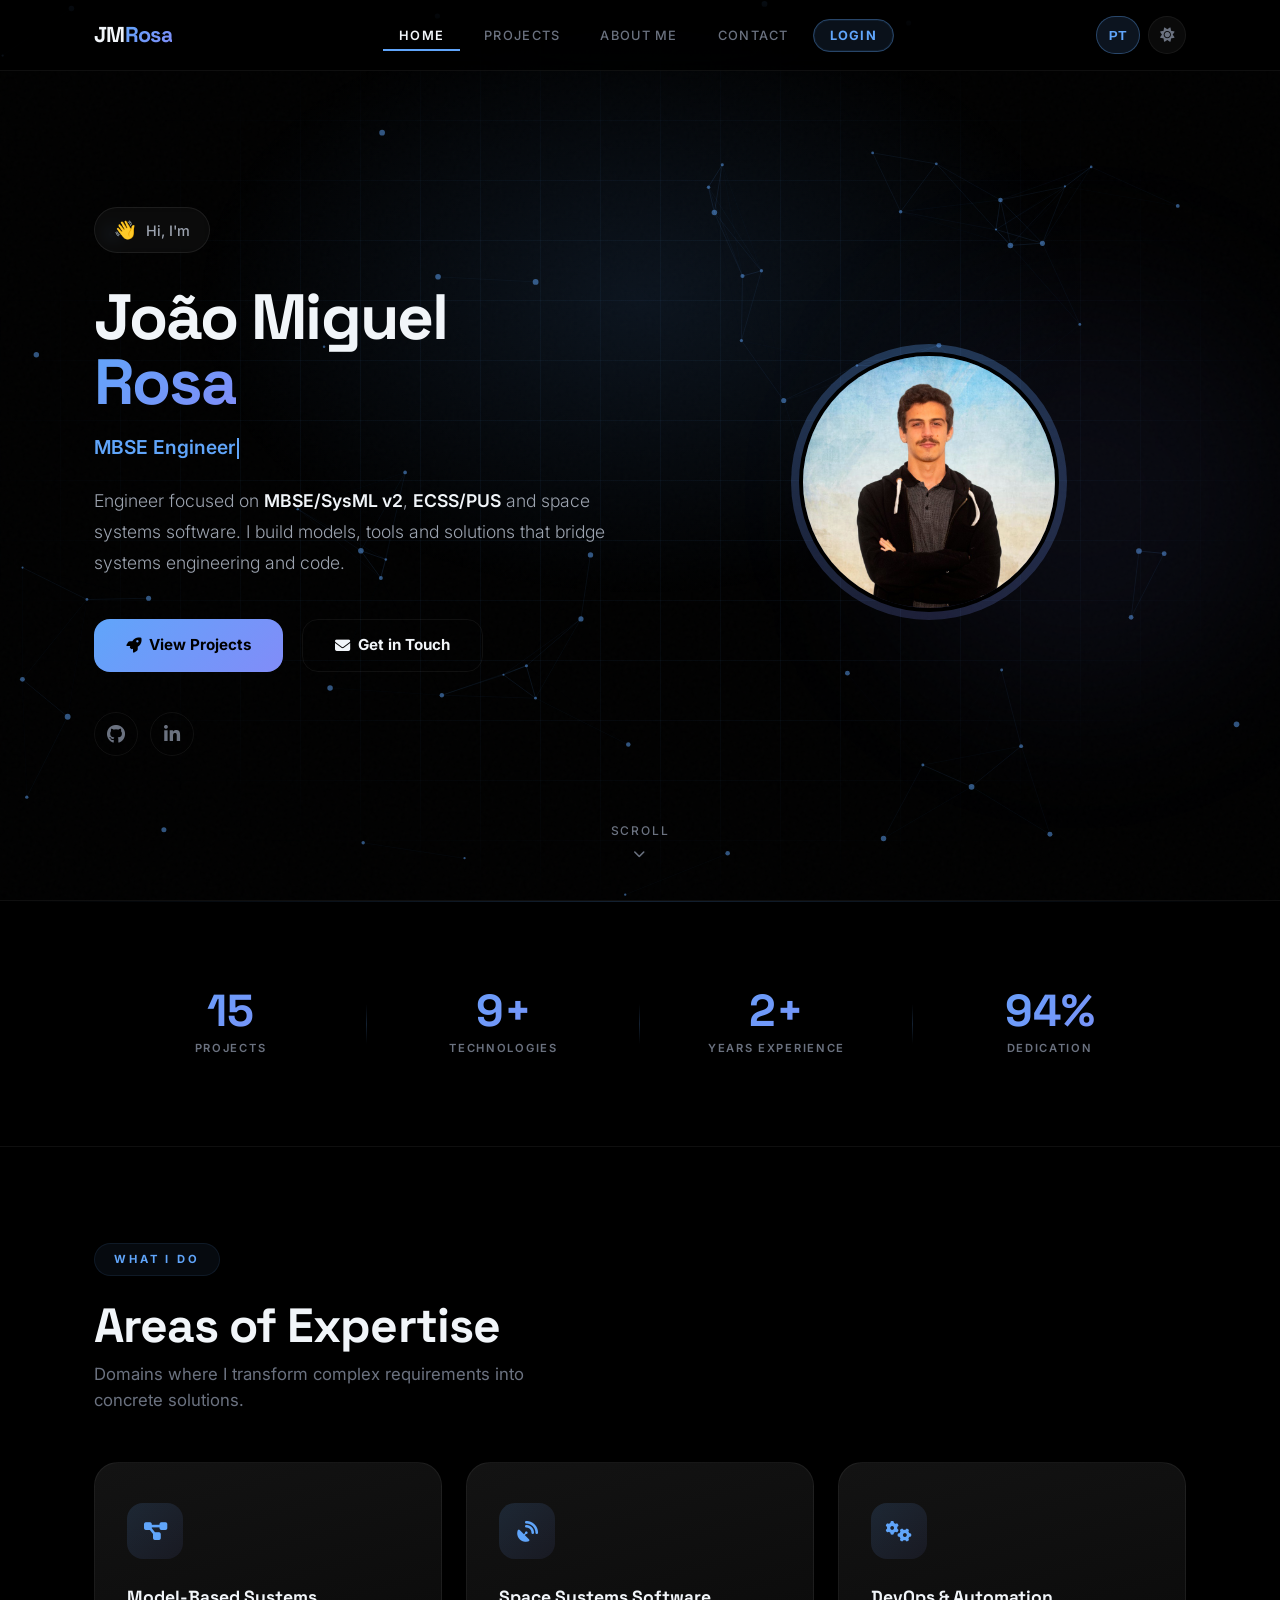
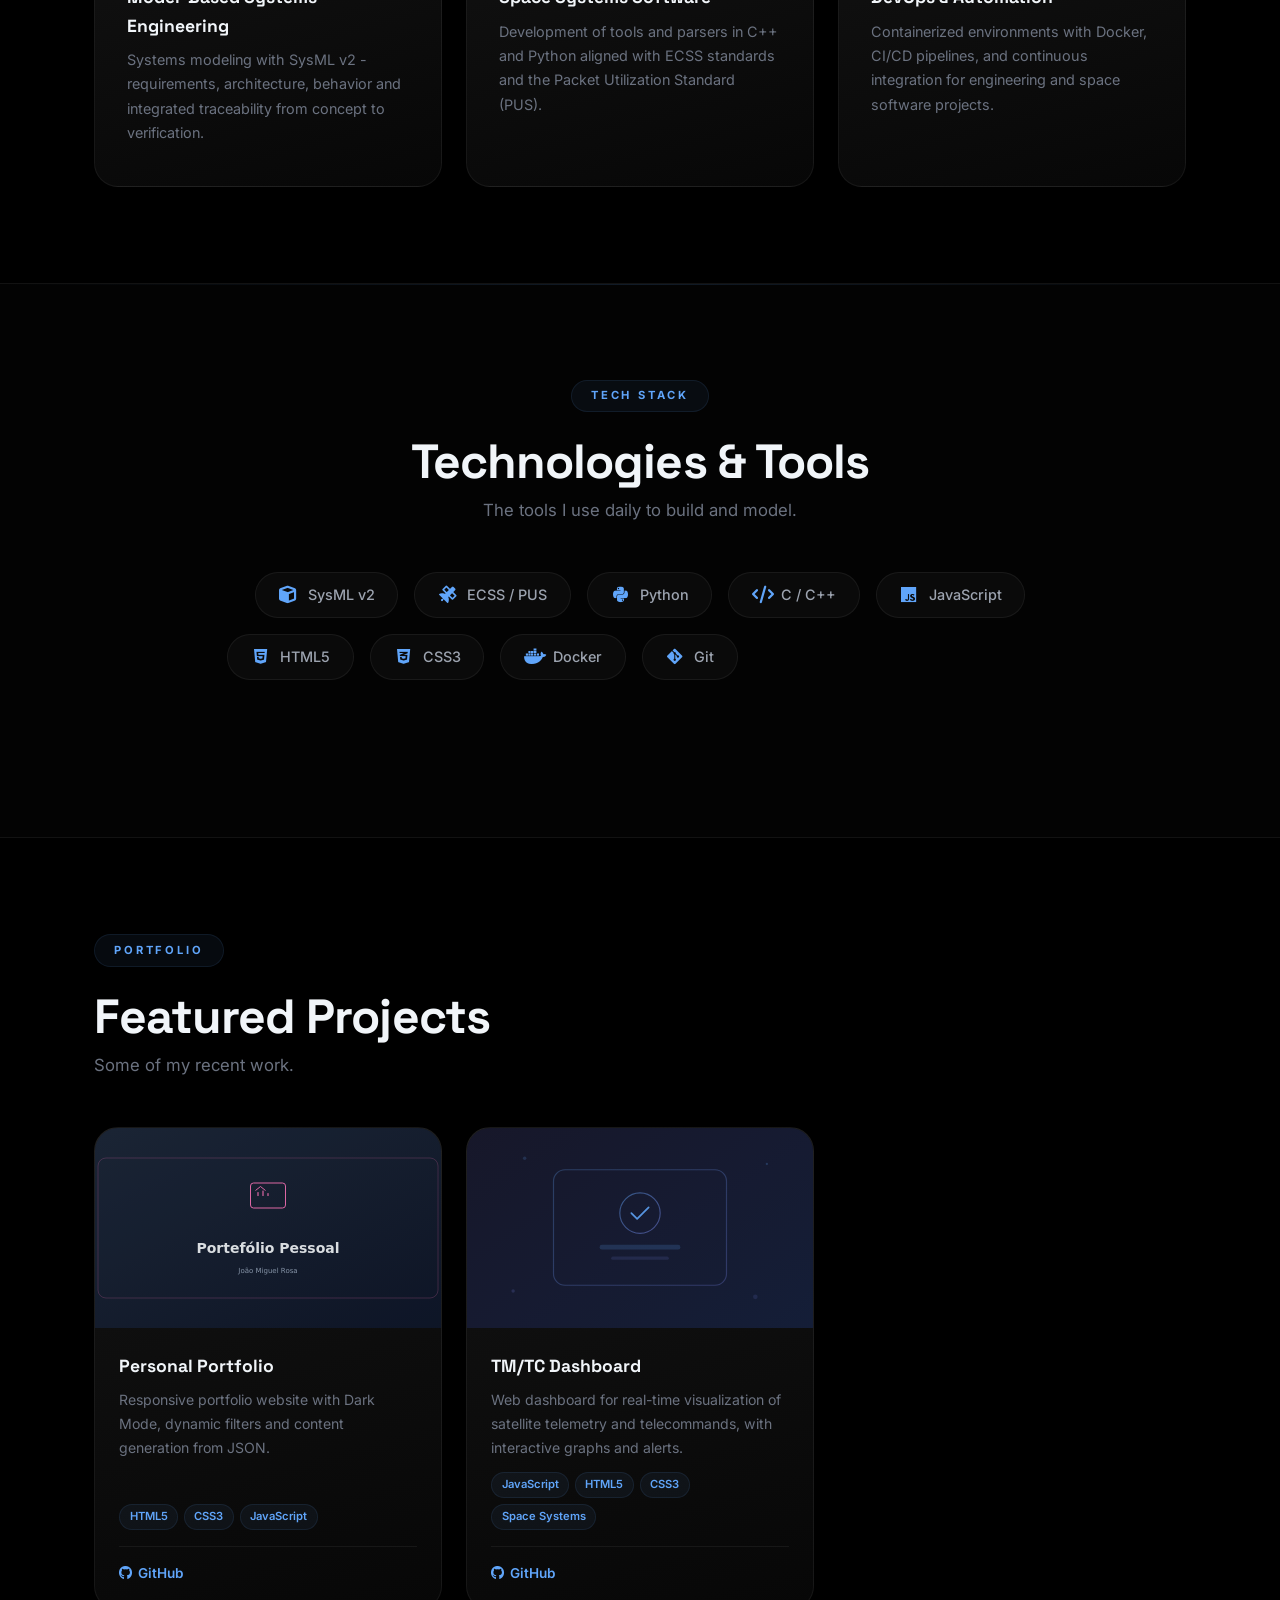
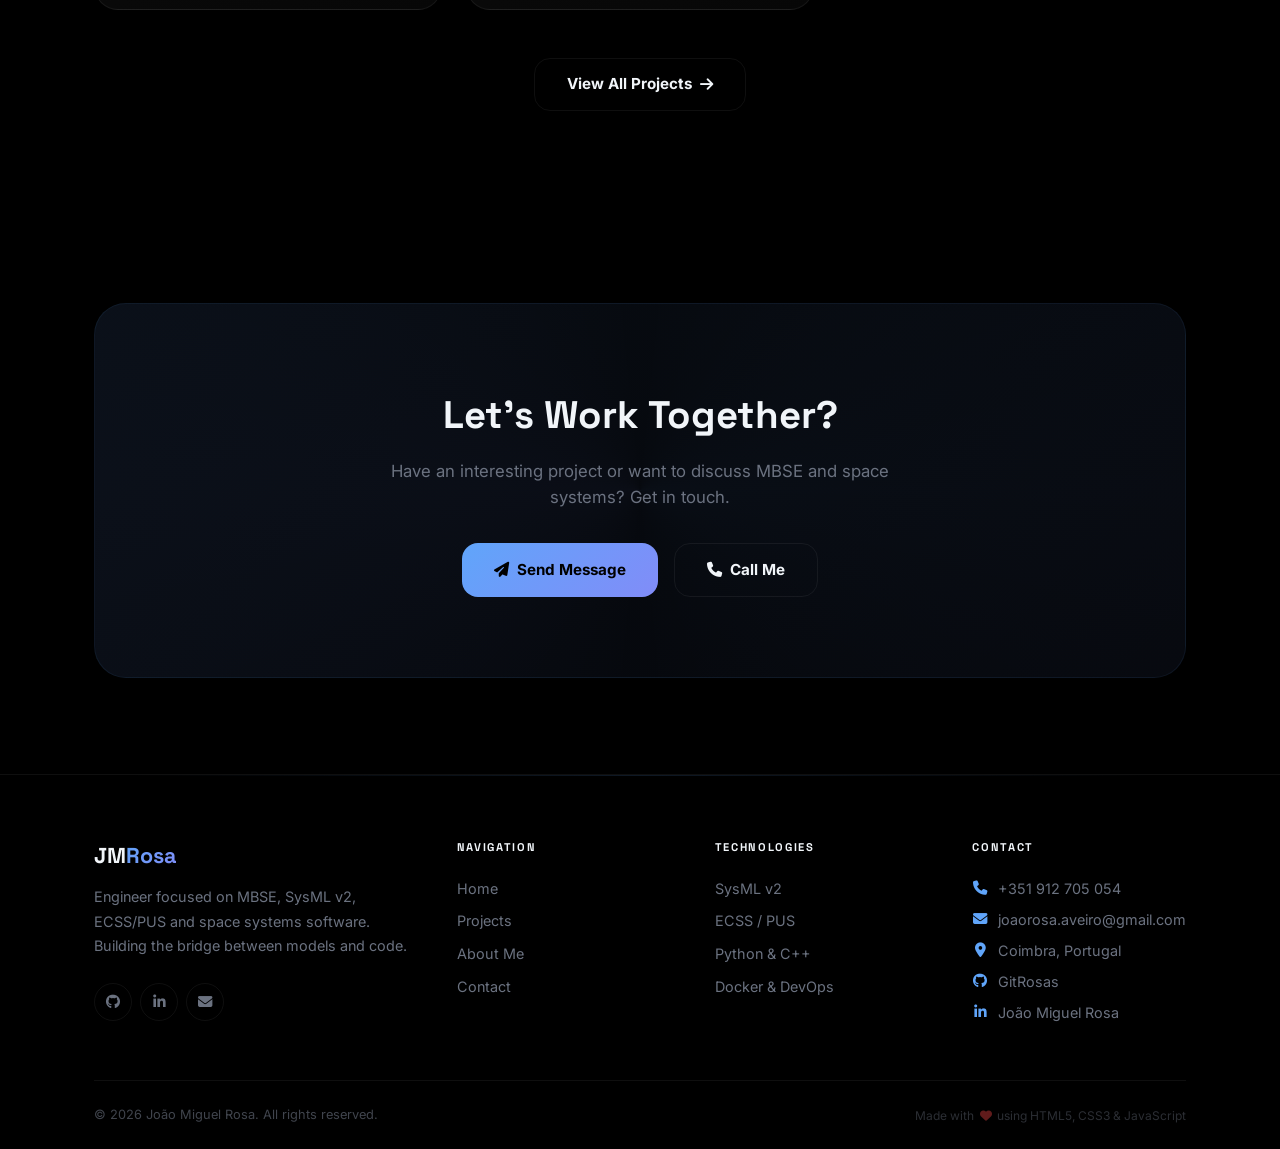
==== commit 84991bbd: "almostfinish" ====
--- a/index.html
+++ b/index.html
@@ -3,12 +3,12 @@
 <head>
   <meta charset="UTF-8">
   <meta name="viewport" content="width=device-width, initial-scale=1.0">
-  <title>João Miguel Rosa — MBSE &amp; Software Engineer</title>
+  <title>João Miguel Rosa — Software &amp; Systems Engineer</title>
   <meta name="description" content="Portfolio of João Miguel Rosa — Engineer focused on MBSE, SysML v2, ECSS/PUS and space systems software.">
   <meta name="author" content="João Miguel Rosa">
   <link rel="canonical" href="https://gitrosas.github.io/">
   <meta property="og:type" content="website">
-  <meta property="og:title" content="João Miguel Rosa — MBSE &amp; Software Engineer">
+  <meta property="og:title" content="João Miguel Rosa — Software &amp; Systems Engineer">
   <meta property="og:description" content="Portfolio of João Miguel Rosa — Engineer focused on MBSE, SysML v2, ECSS/PUS and space systems software.">
   <meta property="og:url" content="https://gitrosas.github.io/">
   <meta property="og:image" content="https://gitrosas.github.io/assets/img/foto.jpg">
@@ -16,7 +16,7 @@
   <meta name="twitter:title" content="João Miguel Rosa — MBSE &amp; Software Engineer">
   <meta name="twitter:description" content="Personal portfolio — MBSE, SysML v2, ECSS/PUS and space systems software.">
   <meta name="twitter:image" content="https://gitrosas.github.io/assets/img/foto.jpg">
-  <link rel="icon" href="favicon.svg" type="image/svg+xml">
+  <link rel="icon" href="assets/img/foto.jpg" type="image/jpeg">
   <link rel="preconnect" href="https://fonts.googleapis.com">
   <link rel="preconnect" href="https://fonts.gstatic.com" crossorigin>
   <link href="https://fonts.googleapis.com/css2?family=Inter:wght@300;400;500;600;700&family=Space+Grotesk:wght@500;600;700;800;900&display=swap" rel="stylesheet">
--- a/assets/css/styles.css
+++ b/assets/css/styles.css
@@ -272,6 +272,25 @@
   background: rgba(var(--primary-rgb),.08);
 }
 
+.btn-lang-toggle {
+  background: rgba(var(--primary-rgb), .12);
+  border: 1px solid rgba(var(--primary-rgb), .35);
+  color: var(--primary);
+  min-width: 44px;
+  height: 38px;
+  border-radius: var(--radius-pill);
+  font-weight: 700;
+  letter-spacing: .05em;
+  cursor: pointer;
+  transition: all var(--base);
+}
+
+.btn-lang-toggle:hover {
+  color: #000;
+  background: linear-gradient(135deg, var(--primary), var(--accent));
+  border-color: transparent;
+}
+
 /* Hamburger */
 .nav-hamburger {
   display: none;
@@ -340,6 +359,10 @@
     color: var(--text);
     font-weight: 700;
   }
+
+  .btn-lang-toggle {
+    min-width: 48px;
+  }
 }
 
 /* ===========================================================
@@ -971,6 +994,173 @@
 }
 
 /* ===========================================================
+   15f. Portfolio Lightbox
+   =========================================================== */
+.portfolio-lightbox {
+  position: fixed;
+  inset: 0;
+  z-index: 2400;
+  display: flex;
+  align-items: center;
+  justify-content: center;
+  opacity: 0;
+  visibility: hidden;
+  transition: opacity .25s ease, visibility .25s ease;
+}
+
+.portfolio-lightbox.active {
+  opacity: 1;
+  visibility: visible;
+}
+
+.portfolio-lightbox-backdrop {
+  position: absolute;
+  inset: 0;
+  background: rgba(0, 0, 0, .86);
+  backdrop-filter: blur(6px);
+}
+
+.portfolio-lightbox-content {
+  position: relative;
+  width: min(1200px, calc(100% - 2rem));
+  max-height: calc(100vh - 2rem);
+  border: 1px solid rgba(255, 255, 255, .18);
+  border-radius: 1.25rem;
+  overflow: hidden;
+  background: rgba(2, 6, 23, .75);
+}
+
+.portfolio-lightbox-toolbar {
+  position: absolute;
+  top: .8rem;
+  right: .8rem;
+  display: flex;
+  gap: .5rem;
+  z-index: 2;
+}
+
+.portfolio-lightbox-toolbar button,
+.portfolio-lightbox-nav {
+  width: 40px;
+  height: 40px;
+  border-radius: 50%;
+  border: 1px solid rgba(255, 255, 255, .22);
+  background: rgba(0, 0, 0, .45);
+  color: #fff;
+  cursor: pointer;
+  transition: all var(--base);
+}
+
+.portfolio-lightbox-toolbar button:hover,
+.portfolio-lightbox-nav:hover {
+  background: rgba(var(--primary-rgb), .32);
+  border-color: rgba(var(--primary-rgb), .7);
+}
+
+.portfolio-lightbox-stage {
+  height: min(76vh, 780px);
+  display: flex;
+  align-items: center;
+  justify-content: center;
+  overflow: hidden;
+}
+
+.portfolio-lightbox-stage img {
+  max-width: 100%;
+  max-height: 100%;
+  object-fit: contain;
+  transition: transform .2s ease;
+}
+
+.portfolio-lightbox-nav {
+  position: absolute;
+  top: 50%;
+  transform: translateY(-50%);
+  z-index: 2;
+}
+
+.portfolio-lightbox-nav.prev { left: 1rem; }
+.portfolio-lightbox-nav.next { right: 1rem; }
+
+.portfolio-lightbox-caption {
+  border-top: 1px solid rgba(255, 255, 255, .12);
+  padding: .9rem 1.2rem;
+  color: #dbeafe;
+  font-size: .95rem;
+}
+
+/* ===========================================================
+   15g. Dashboard
+   =========================================================== */
+.dashboard-grid {
+  display: grid;
+  grid-template-columns: repeat(4, 1fr);
+  gap: 1rem;
+  margin-top: 1.5rem;
+}
+
+.dashboard-card {
+  background: var(--bg-card);
+  border: 1px solid var(--border);
+  border-radius: 1rem;
+  padding: 1rem 1.1rem;
+}
+
+.dashboard-card h3 {
+  font-size: .72rem;
+  color: var(--text-muted);
+  text-transform: uppercase;
+  letter-spacing: .11em;
+  margin-bottom: .55rem;
+}
+
+.dashboard-card p {
+  font-family: 'Space Grotesk', sans-serif;
+  font-size: 1.15rem;
+  color: var(--text);
+  font-weight: 700;
+}
+
+.dashboard-panels {
+  margin-top: 1.8rem;
+  display: grid;
+  grid-template-columns: 1fr 1fr;
+  gap: 1.1rem;
+}
+
+.dashboard-panel {
+  border: 1px solid var(--border);
+  border-radius: 1rem;
+  background: var(--bg-card);
+  padding: 1.2rem;
+}
+
+.dashboard-panel h3 {
+  margin-bottom: .8rem;
+  font-size: .95rem;
+  color: var(--text);
+}
+
+.dashboard-actions {
+  display: flex;
+  flex-wrap: wrap;
+  gap: .65rem;
+}
+
+.dashboard-events {
+  display: flex;
+  flex-direction: column;
+  gap: .55rem;
+}
+
+.dashboard-events li {
+  font-size: .9rem;
+  color: var(--text-secondary);
+  border-bottom: 1px solid var(--border);
+  padding-bottom: .5rem;
+}
+
+/* ===========================================================
    15b. Services / What I Do
    =========================================================== */
 .services-grid {
@@ -1055,6 +1245,22 @@
   .portfolio-control {
     width: 36px;
     height: 36px;
+  }
+
+  .portfolio-lightbox-content {
+    width: calc(100% - 1rem);
+  }
+
+  .portfolio-lightbox-stage {
+    height: 64vh;
+  }
+
+  .dashboard-grid {
+    grid-template-columns: 1fr 1fr;
+  }
+
+  .dashboard-panels {
+    grid-template-columns: 1fr;
   }
 }
 
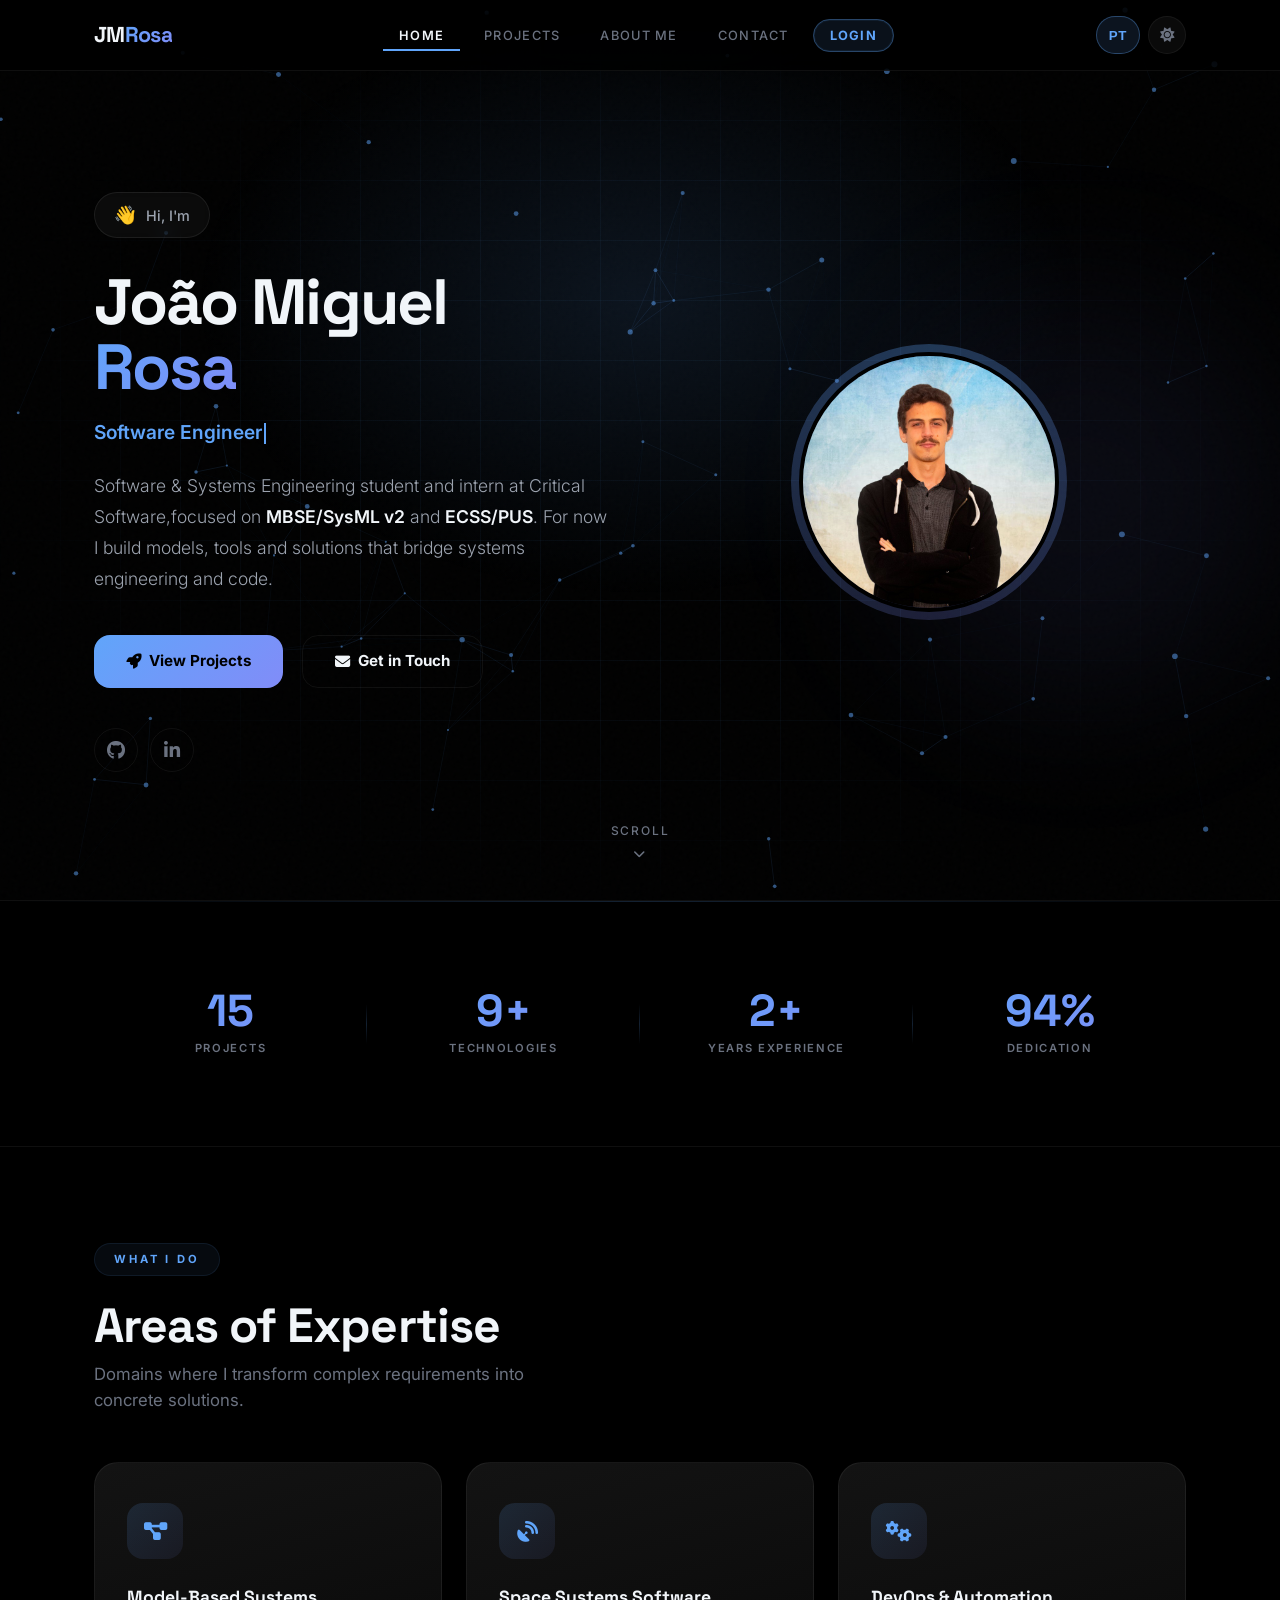
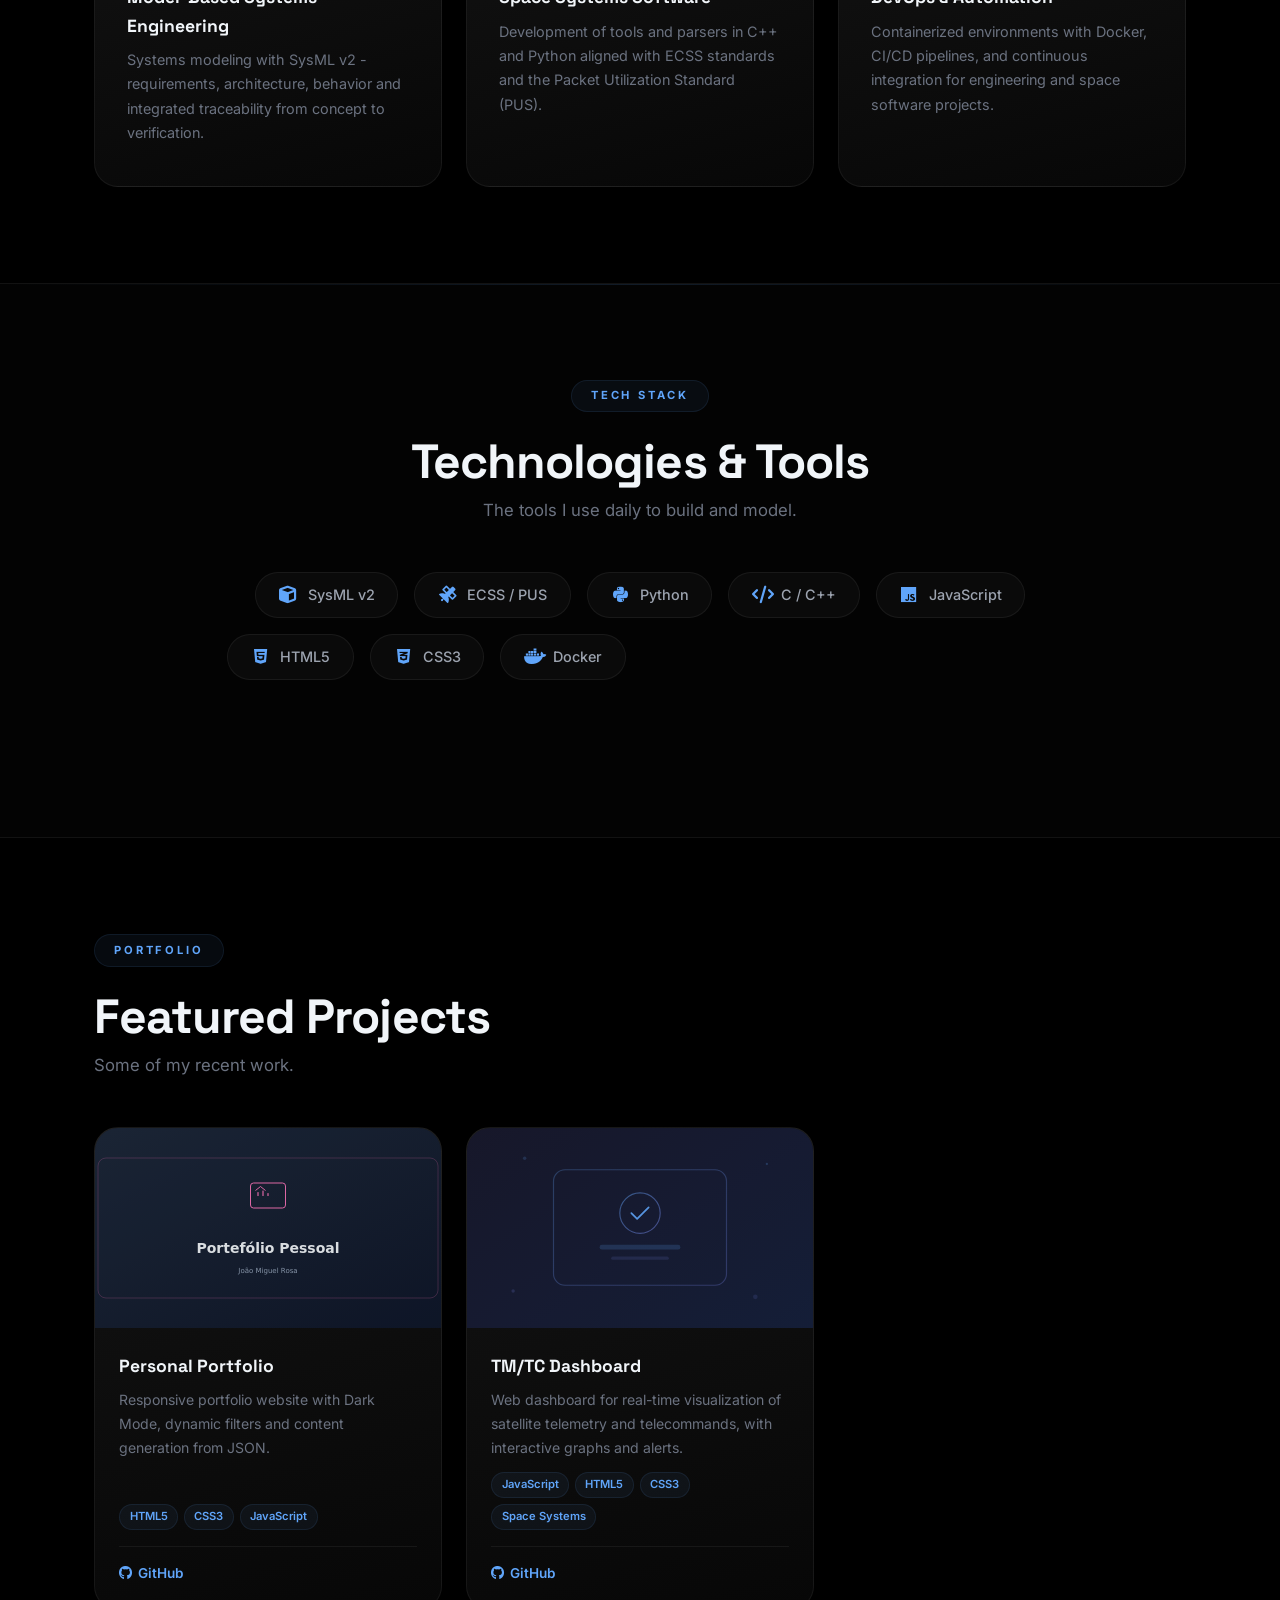
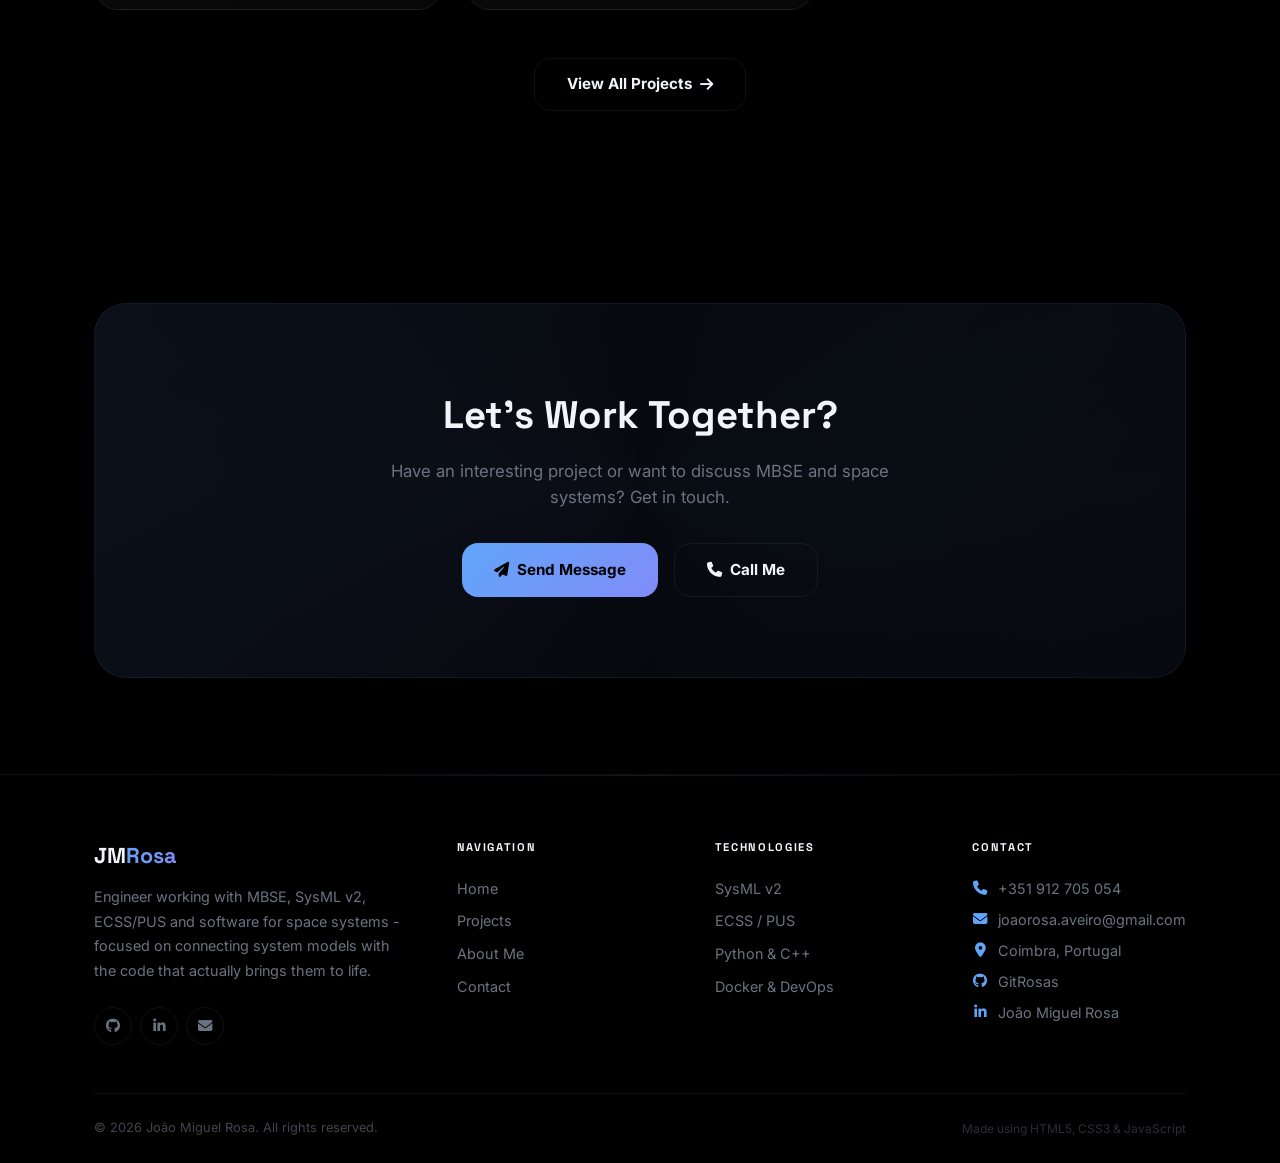
==== commit 662db8ed: "almostfinishv3" ====
--- a/index.html
+++ b/index.html
@@ -85,10 +85,13 @@
           <h1 id="hero-heading">João Miguel<br><span class="text-highlight">Rosa</span></h1>
           <p class="hero-role"><span id="typed-role"></span><span class="typed-cursor" aria-hidden="true"></span></p>
           <p class="hero-bio">
-            Engineer focused on <strong>MBSE/SysML v2</strong>, <strong>ECSS/PUS</strong> and
-            space systems software. I build models, tools and solutions that
-            bridge systems engineering and code.
-          </p>
+  Software & Systems Engineering student
+  and intern at Critical Software,
+  focused on <strong>MBSE/SysML v2</strong> 
+  and <strong>ECSS/PUS</strong>. For now I build models, 
+  tools and solutions that bridge systems
+  engineering and code.
+</p>
           <div class="hero-buttons">
             <a href="projects.html" class="btn btn-primary"><i class="fa-solid fa-rocket" aria-hidden="true"></i> View Projects</a>
             <a href="contact.html" class="btn btn-outline"><i class="fa-solid fa-envelope" aria-hidden="true"></i> Get in Touch</a>
@@ -227,7 +230,7 @@
       <div class="footer-top">
         <div>
           <div class="footer-brand">JM<span>Rosa</span></div>
-          <p class="footer-desc">Engineer focused on MBSE, SysML v2, ECSS/PUS and space systems software. Building the bridge between models and code.</p>
+          <p class="footer-desc">Engineer working with MBSE, SysML v2, ECSS/PUS and software for space systems - focused on connecting system models with the code that actually brings them to life.</p>
           <div class="footer-social-row" aria-label="Social media">
             <a href="https://github.com/GitRosas" target="_blank" rel="noopener noreferrer" aria-label="GitHub"><i class="fa-brands fa-github" aria-hidden="true"></i></a>
             <a href="https://www.linkedin.com/in/joaorosa0409/" target="_blank" rel="noopener noreferrer" aria-label="LinkedIn"><i class="fa-brands fa-linkedin-in" aria-hidden="true"></i></a>
@@ -263,7 +266,7 @@
       </div>
       <div class="footer-bottom">
         <p class="footer-copy">&copy; <span id="footer-year">2026</span> João Miguel Rosa. All rights reserved.</p>
-        <p class="footer-tech">Made with <i class="fa-solid fa-heart" aria-hidden="true"></i> using HTML5, CSS3 &amp; JavaScript</p>
+        <p class="footer-tech">Made using HTML5, CSS3 &amp; JavaScript</p>
       </div>
     </div>
   </footer>
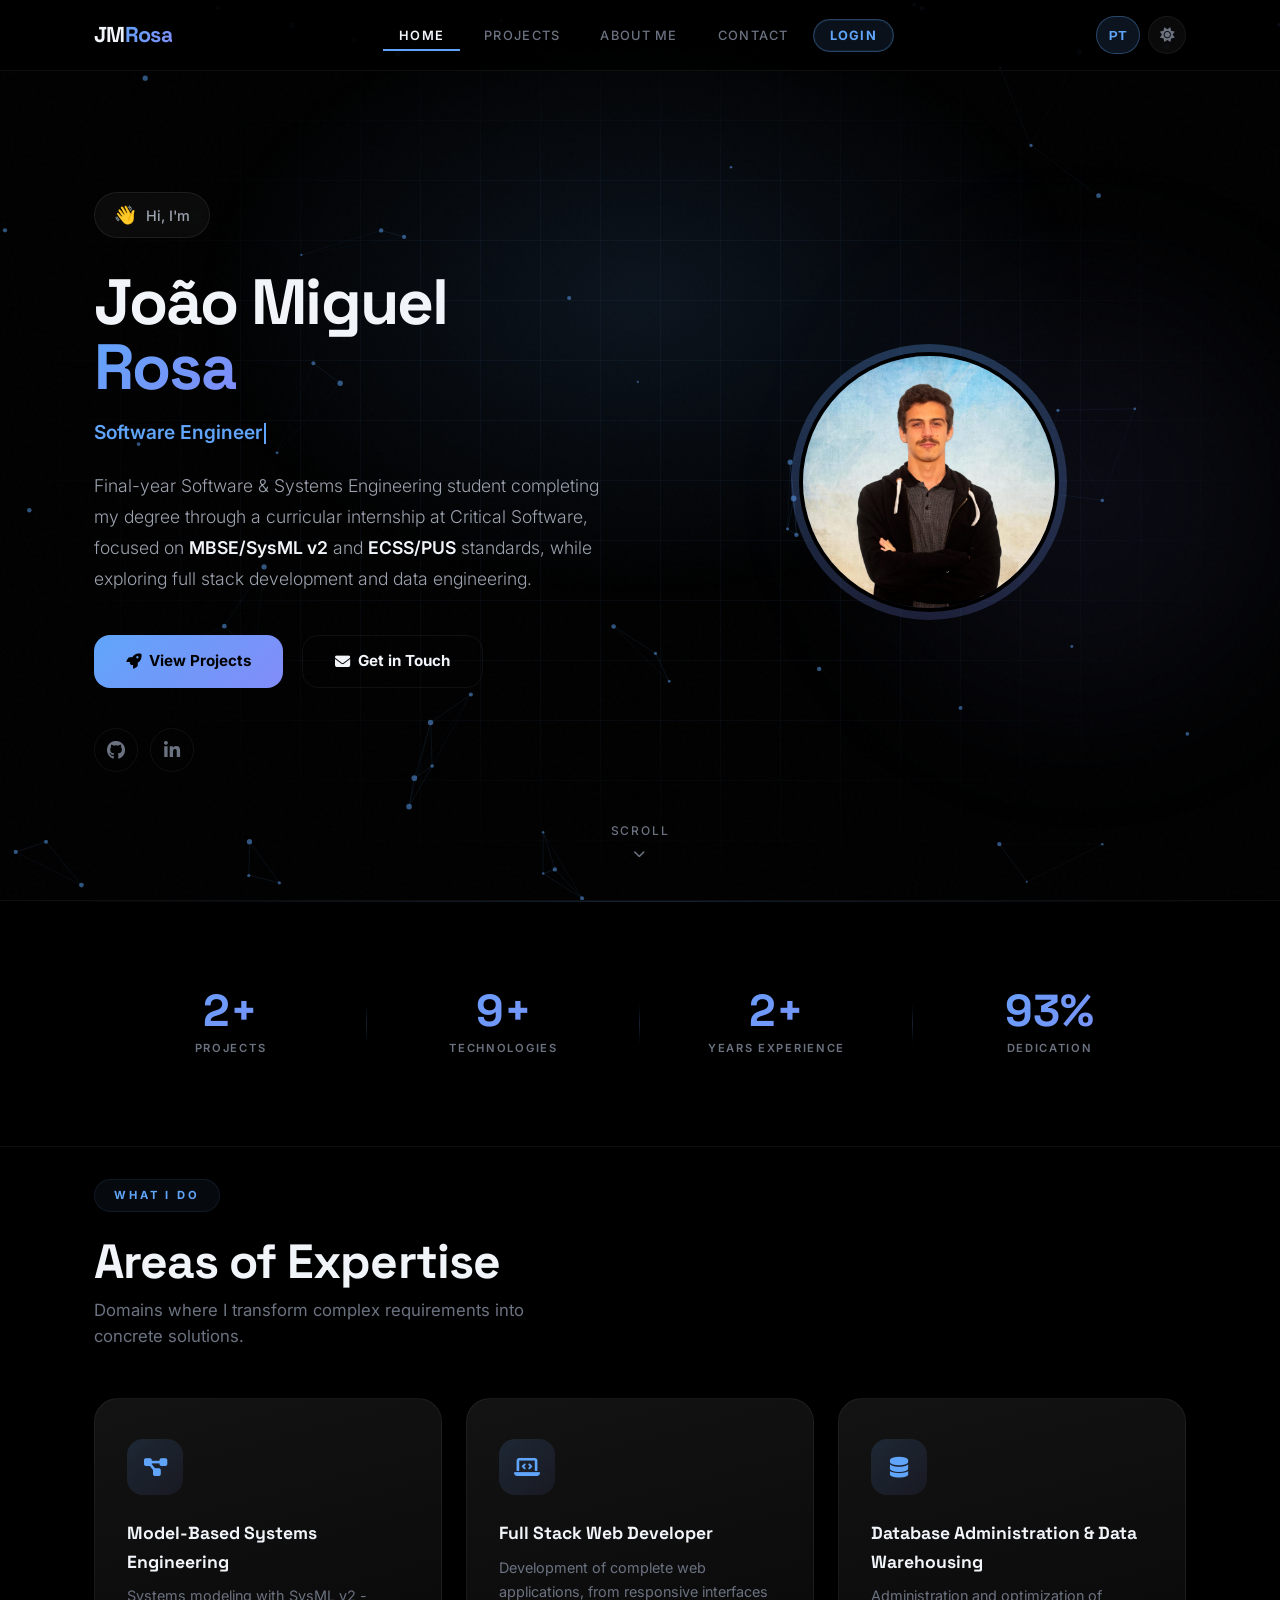
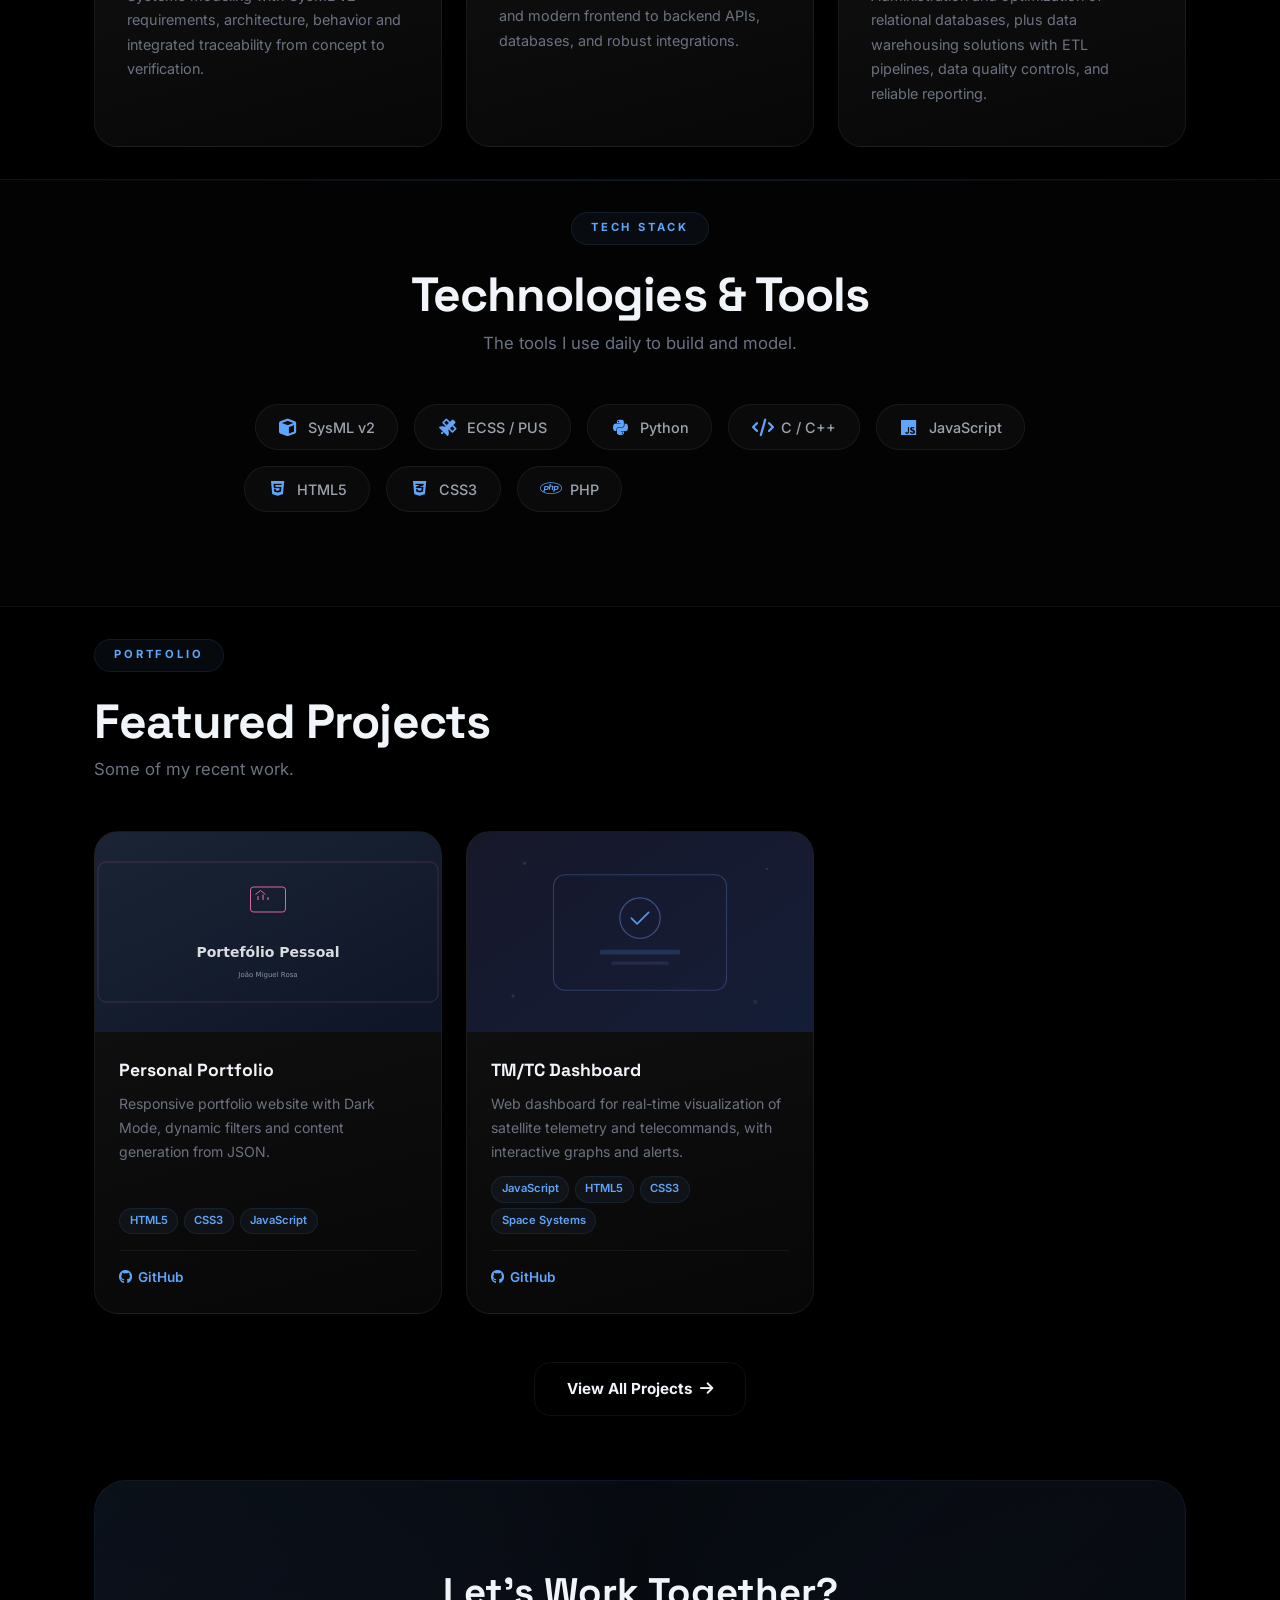
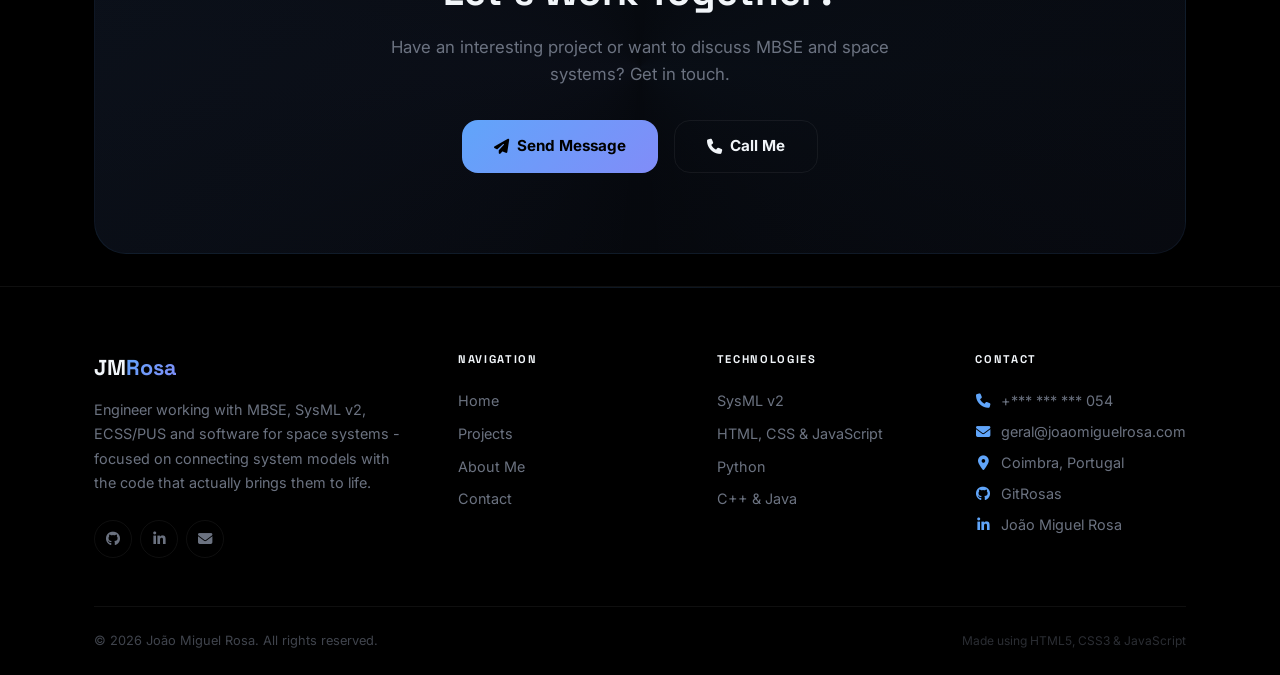
==== commit 3f29be23: "feature: start finishing text and others v1" ====
--- a/index.html
+++ b/index.html
@@ -85,12 +85,10 @@
           <h1 id="hero-heading">João Miguel<br><span class="text-highlight">Rosa</span></h1>
           <p class="hero-role"><span id="typed-role"></span><span class="typed-cursor" aria-hidden="true"></span></p>
           <p class="hero-bio">
-  Software & Systems Engineering student
-  and intern at Critical Software,
-  focused on <strong>MBSE/SysML v2</strong> 
-  and <strong>ECSS/PUS</strong>. For now I build models, 
-  tools and solutions that bridge systems
-  engineering and code.
+  Final-year Software & Systems Engineering student completing my degree 
+  through a curricular internship at Critical Software, focused on <strong>MBSE/SysML v2</strong> 
+  and <strong>ECSS/PUS</strong> standards, while exploring full stack development and 
+  data engineering.
 </p>
           <div class="hero-buttons">
             <a href="projects.html" class="btn btn-primary"><i class="fa-solid fa-rocket" aria-hidden="true"></i> View Projects</a>
@@ -117,7 +115,7 @@
     <section class="stats" id="stats" aria-label="Statistics">
       <div class="container stats-grid">
         <div class="stat-item">
-          <div class="stat-number" data-count="16">0</div>
+          <div class="stat-number" data-count="16" data-suffix="+">0</div>
           <div class="stat-label">Projects</div>
         </div>
         <div class="stat-item">
@@ -150,14 +148,14 @@
             <p>Systems modeling with SysML v2 — requirements, architecture, behavior and integrated traceability from concept to verification.</p>
           </div>
           <div class="service-card reveal">
-            <div class="service-icon"><i class="fa-solid fa-satellite-dish" aria-hidden="true"></i></div>
-            <h3>Space Systems Software</h3>
-            <p>Development of tools and parsers in C++ and Python aligned with ECSS standards and the Packet Utilization Standard (PUS).</p>
+            <div class="service-icon"><i class="fa-solid fa-laptop-code" aria-hidden="true"></i></div>
+            <h3>Full Stack Web Developer</h3>
+            <p>Development of complete web applications, from responsive interfaces and modern frontend to backend APIs, databases, and robust integrations.</p>
           </div>
           <div class="service-card reveal">
-            <div class="service-icon"><i class="fa-solid fa-gears" aria-hidden="true"></i></div>
-            <h3>DevOps &amp; Automation</h3>
-            <p>Containerized environments with Docker, CI/CD pipelines, and continuous integration for engineering and space software projects.</p>
+            <div class="service-icon"><i class="fa-solid fa-database" aria-hidden="true"></i></div>
+            <h3>Database Administration &amp; Data Warehousing</h3>
+            <p>Administration and optimization of relational databases, plus data warehousing solutions with ETL pipelines, data quality controls, and reliable reporting.</p>
           </div>
         </div>
       </div>
@@ -179,11 +177,12 @@
           <span class="tech-item"><i class="fa-brands fa-js" aria-hidden="true"></i> JavaScript</span>
           <span class="tech-item"><i class="fa-brands fa-html5" aria-hidden="true"></i> HTML5</span>
           <span class="tech-item"><i class="fa-brands fa-css3-alt" aria-hidden="true"></i> CSS3</span>
-          <span class="tech-item"><i class="fa-brands fa-docker" aria-hidden="true"></i> Docker</span>
+          <span class="tech-item"><i class="fa-brands fa-php" aria-hidden="true"></i> PHP</span>
+          <span class="tech-item"><i class="fa-brands fa-react" aria-hidden="true"></i> React Native</span>
           <span class="tech-item"><i class="fa-brands fa-git-alt" aria-hidden="true"></i> Git</span>
           <span class="tech-item"><i class="fa-solid fa-terminal" aria-hidden="true"></i> WSL</span>
-          <span class="tech-item"><i class="fa-solid fa-database" aria-hidden="true"></i> CDP4-COMET</span>
-          <span class="tech-item"><i class="fa-solid fa-sitemap" aria-hidden="true"></i> SysON</span>
+          <span class="tech-item"><i class="fa-brands fa-microsoft" aria-hidden="true"></i> .NET</span>
+          <span class="tech-item"><i class="fa-solid fa-arrows-left-right" aria-hidden="true"></i> REST API</span>
         </div>
       </div>
     </section>
@@ -234,7 +233,7 @@
           <div class="footer-social-row" aria-label="Social media">
             <a href="https://github.com/GitRosas" target="_blank" rel="noopener noreferrer" aria-label="GitHub"><i class="fa-brands fa-github" aria-hidden="true"></i></a>
             <a href="https://www.linkedin.com/in/joaorosa0409/" target="_blank" rel="noopener noreferrer" aria-label="LinkedIn"><i class="fa-brands fa-linkedin-in" aria-hidden="true"></i></a>
-            <a href="mailto:joaorosa.aveiro@gmail.com" aria-label="Email"><i class="fa-solid fa-envelope" aria-hidden="true"></i></a>
+            <a href="mailto:geral@joaomiguelrosa.com" aria-label="Email"><i class="fa-solid fa-envelope" aria-hidden="true"></i></a>
           </div>
         </div>
         <div>
@@ -250,15 +249,15 @@
           <h3 class="footer-heading">Technologies</h3>
           <div class="footer-links">
             <a href="projects.html">SysML v2</a>
-            <a href="projects.html">ECSS / PUS</a>
-            <a href="projects.html">Python &amp; C++</a>
-            <a href="projects.html">Docker &amp; DevOps</a>
+            <a href="projects.html">HTML, CSS &amp; JavaScript</a>
+            <a href="projects.html">Python</a>
+            <a href="projects.html">C++ &amp; Java</a>
           </div>
         </div>
         <div>
           <h3 class="footer-heading">Contact</h3>
           <div class="footer-contact-item"><i class="fa-solid fa-phone" aria-hidden="true"></i><a href="tel:+351912705054">+351 912 705 054</a></div>
-          <div class="footer-contact-item"><i class="fa-solid fa-envelope" aria-hidden="true"></i><a href="mailto:joaorosa.aveiro@gmail.com">joaorosa.aveiro@gmail.com</a></div>
+          <div class="footer-contact-item"><i class="fa-solid fa-envelope" aria-hidden="true"></i><a href="mailto:geral@joaomiguelrosa.com">geral@joaomiguelrosa.com</a></div>
           <div class="footer-contact-item"><i class="fa-solid fa-location-dot" aria-hidden="true"></i><span>Coimbra, Portugal</span></div>
           <div class="footer-contact-item"><i class="fa-brands fa-github" aria-hidden="true"></i><a href="https://github.com/GitRosas" target="_blank" rel="noopener noreferrer">GitRosas</a></div>
           <div class="footer-contact-item"><i class="fa-brands fa-linkedin-in" aria-hidden="true"></i><a href="https://www.linkedin.com/in/joaorosa0409/" target="_blank" rel="noopener noreferrer">João Miguel Rosa</a></div>
--- a/assets/css/styles.css
+++ b/assets/css/styles.css
@@ -172,6 +172,48 @@
 }
 .skip-link:focus { top: 1rem; color: #000; }
 
+/* ---- Auth Info Popup (Login/Register) ---- */
+.auth-info-popup {
+  position: relative;
+  margin-bottom: 1rem;
+  position: relative;
+  width: 100%;
+  padding: 1rem 1rem 1rem 1.1rem;
+  border-radius: 1rem;
+  border: 1px solid var(--border);
+  background: linear-gradient(165deg, rgba(var(--primary-rgb), .15), rgba(10, 10, 10, .45));
+  box-shadow: var(--glow);
+}
+
+.auth-info-popup p {
+  color: var(--text);
+  margin: 0;
+  padding-right: 2rem;
+  font-size: .95rem;
+  line-height: 1.5;
+}
+
+.auth-info-popup-close {
+  position: absolute;
+  top: .45rem;
+  right: .7rem;
+  width: 2rem;
+  height: 2rem;
+  border: 0;
+  border-radius: 999px;
+  background: transparent;
+  color: var(--text-muted);
+  font-size: 1.6rem;
+  line-height: 1;
+  cursor: pointer;
+  transition: color var(--fast), background var(--fast);
+}
+
+.auth-info-popup-close:hover {
+  color: var(--text);
+  background: rgba(var(--primary-rgb), .1);
+}
+
 /* ===========================================================
    6. Navbar — pure CSS + JS toggle
    =========================================================== */
@@ -530,7 +572,7 @@
 /* ===========================================================
    9. Sections
    =========================================================== */
-.section { padding: 6rem 0; }
+.section { padding: 2rem 0; }
 .section-alt {
   background: rgba(255,255,255,.01);
   border-top: 1px solid var(--border); border-bottom: 1px solid var(--border);
@@ -853,6 +895,8 @@
   font-size: .9rem; font-weight: 500; margin-top: .5rem;
   animation: slideUp .3s var(--ease);
 }
+.form-alert.show,
+.form-alert[aria-hidden="false"] { display: block; }
 @keyframes slideUp { from { opacity: 0; transform: translateY(10px); } to { opacity: 1; transform: translateY(0); } }
 .form-alert.success { background: rgba(34,197,94,.1); color: #86efac; border: 1px solid rgba(34,197,94,.2); }
 .form-alert.error { background: rgba(239,68,68,.1); color: #fca5a5; border: 1px solid rgba(239,68,68,.2); }
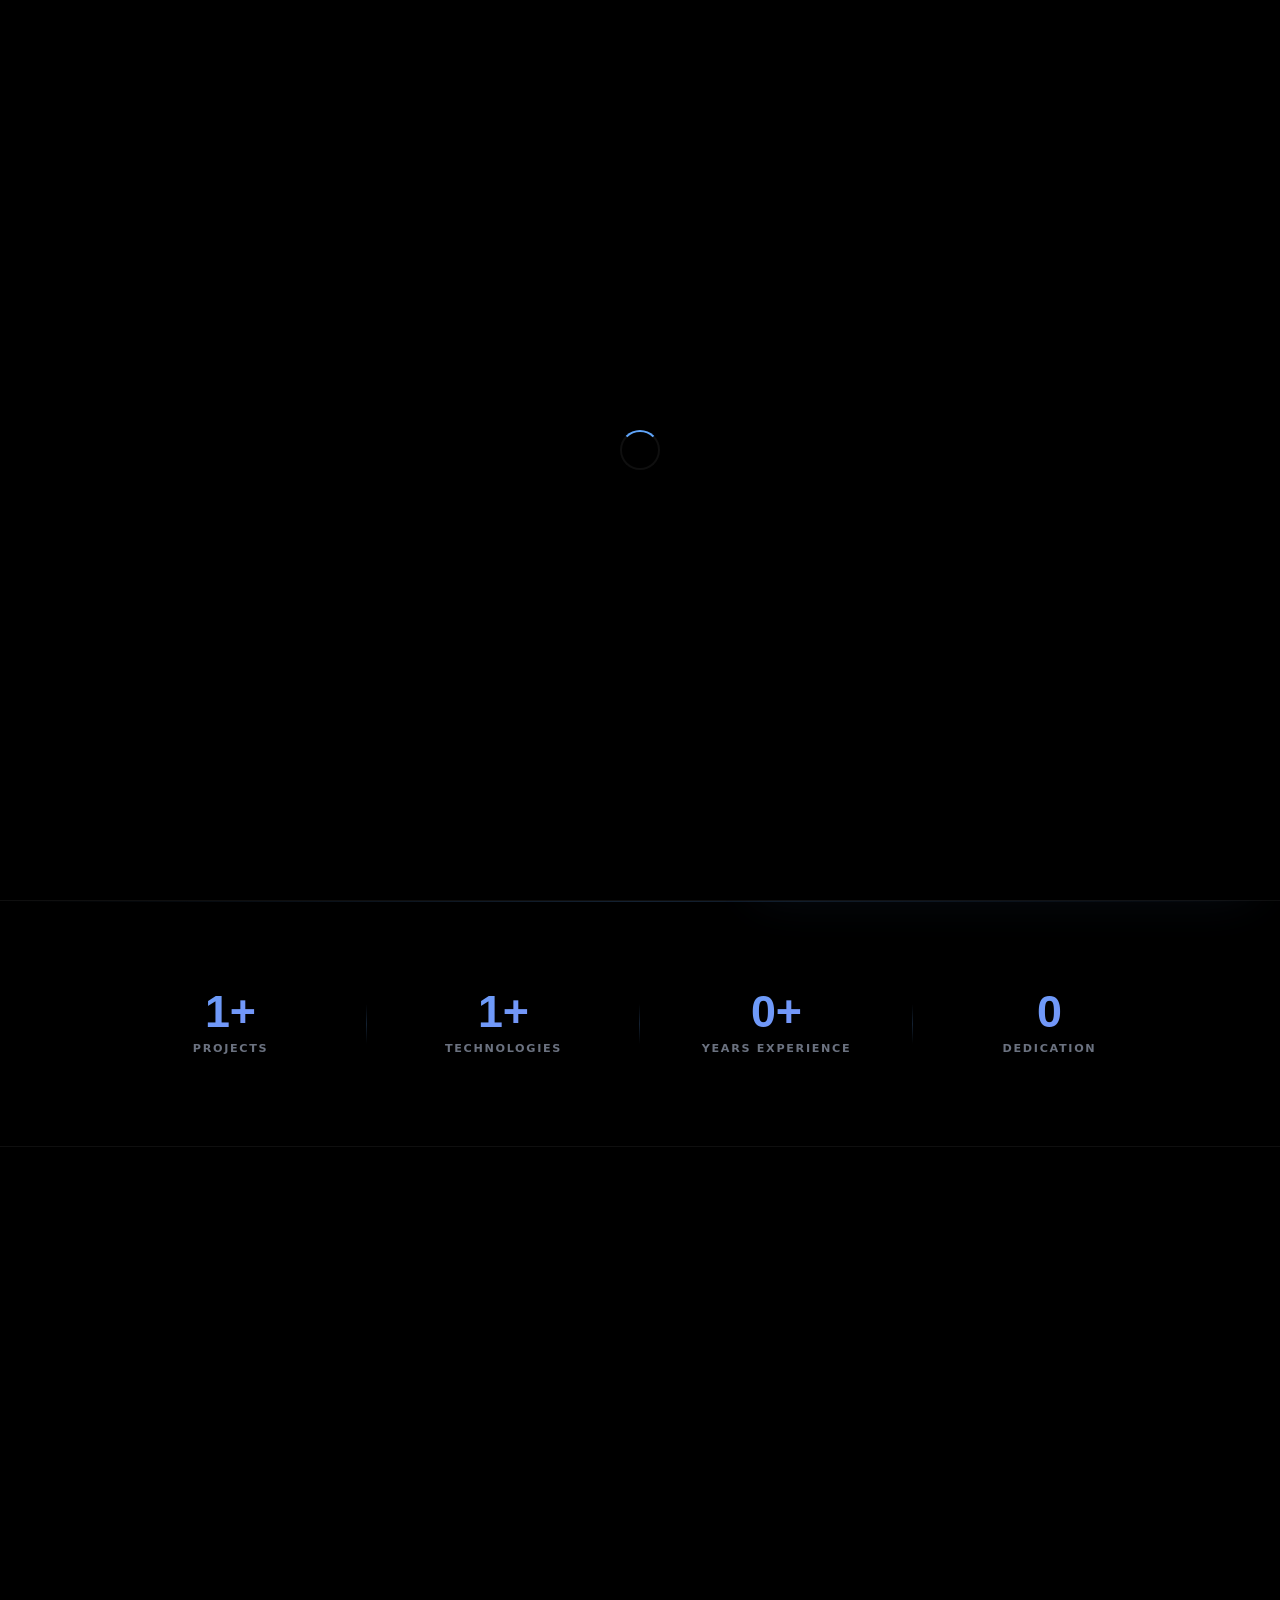
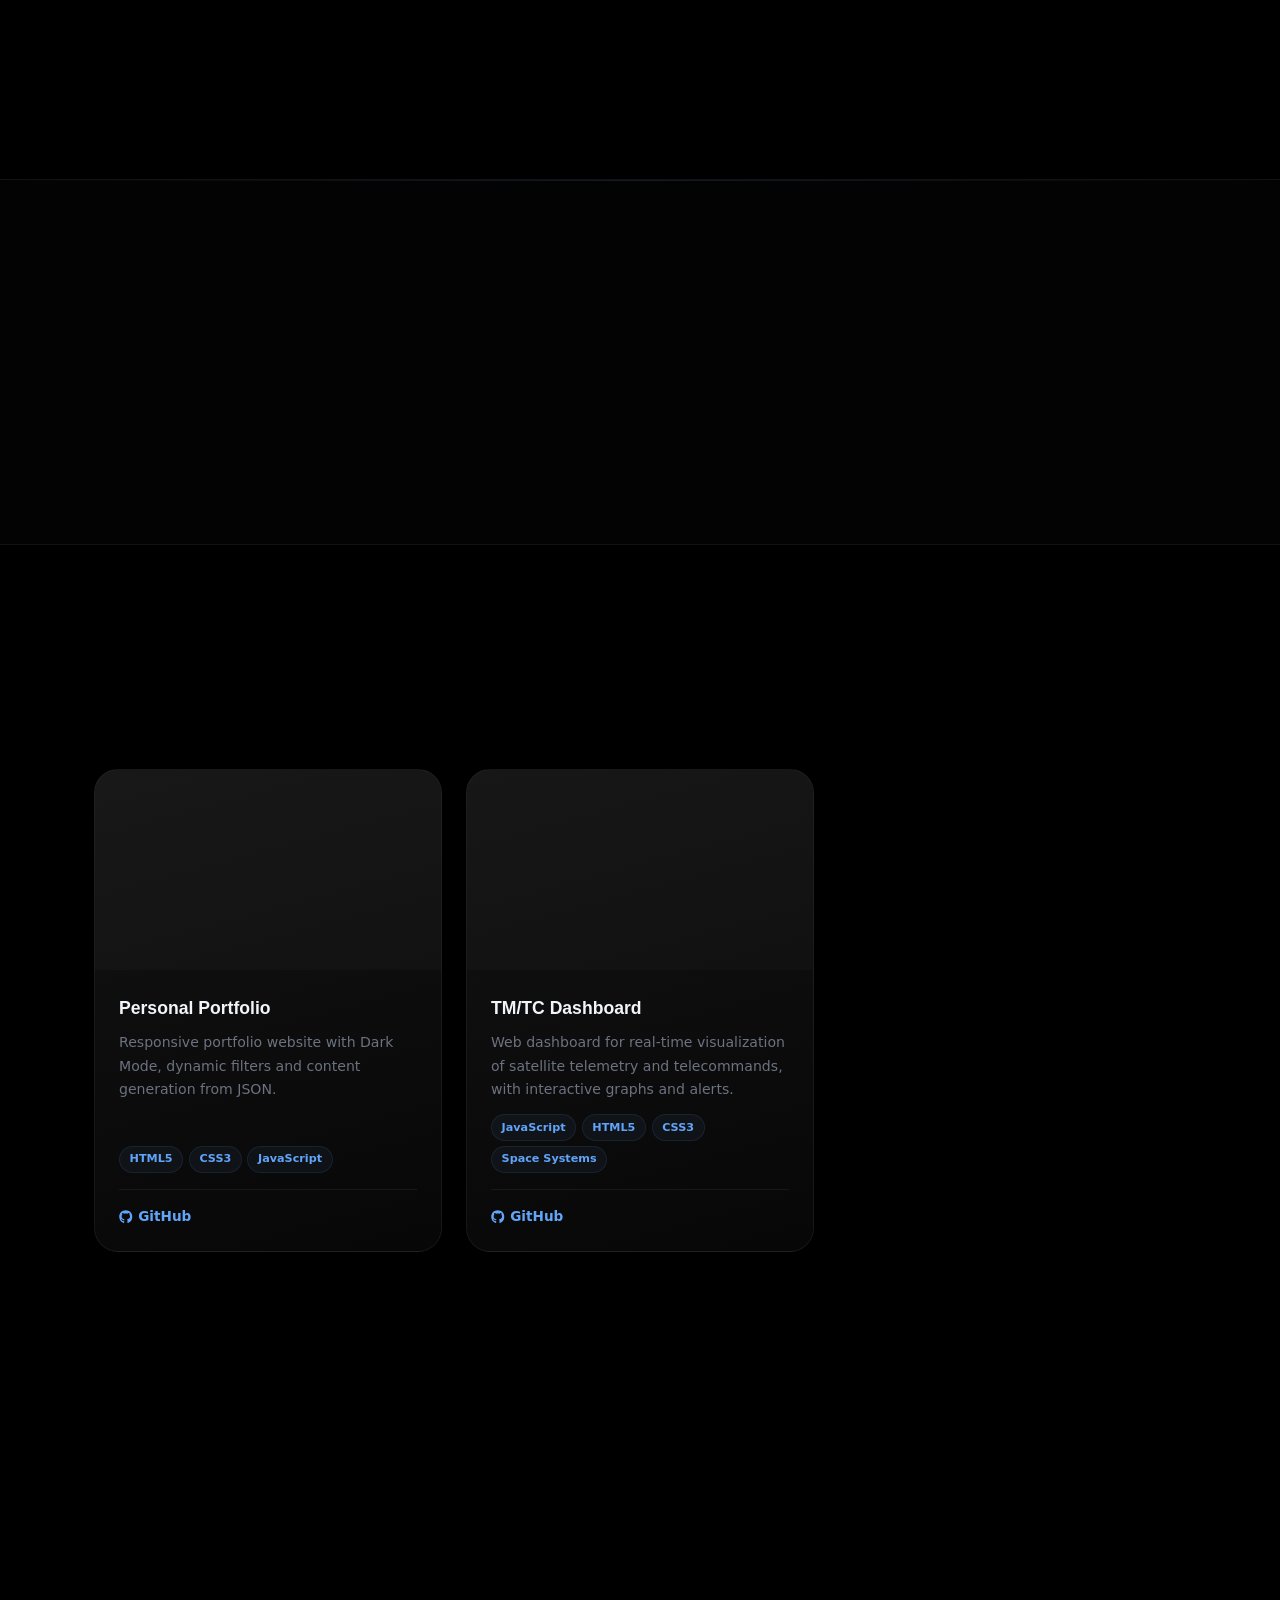
==== commit 3a56ecd0: "V2 site" ====
--- a/index.html
+++ b/index.html
@@ -3,24 +3,26 @@
 <head>
   <meta charset="UTF-8">
   <meta name="viewport" content="width=device-width, initial-scale=1.0">
+  <meta http-equiv="Content-Security-Policy" content="default-src 'self'; script-src 'self' https://challenges.cloudflare.com; style-src 'self' https://fonts.googleapis.com; font-src 'self' https://fonts.gstatic.com; img-src 'self' data: https:; connect-src 'self' https://auth.joaomiguelrosa.com https://challenges.cloudflare.com https://api64.ipify.org; frame-src https://challenges.cloudflare.com; base-uri 'self'; form-action 'self'; object-src 'none'; upgrade-insecure-requests; block-all-mixed-content;">
+  <meta name="referrer" content="strict-origin-when-cross-origin">
   <title>João Miguel Rosa — Software &amp; Systems Engineer</title>
   <meta name="description" content="Portfolio of João Miguel Rosa — Engineer focused on MBSE, SysML v2, ECSS/PUS and space systems software.">
   <meta name="author" content="João Miguel Rosa">
-  <link rel="canonical" href="https://gitrosas.github.io/">
+  <link rel="canonical" href="https://joaomiguelrosa.com/">
   <meta property="og:type" content="website">
   <meta property="og:title" content="João Miguel Rosa — Software &amp; Systems Engineer">
   <meta property="og:description" content="Portfolio of João Miguel Rosa — Engineer focused on MBSE, SysML v2, ECSS/PUS and space systems software.">
-  <meta property="og:url" content="https://gitrosas.github.io/">
-  <meta property="og:image" content="https://gitrosas.github.io/assets/img/foto.jpg">
+  <meta property="og:url" content="https://joaomiguelrosa.com/">
+  <meta property="og:image" content="https://joaomiguelrosa.com/assets/img/foto.jpg">
   <meta name="twitter:card" content="summary_large_image">
   <meta name="twitter:title" content="João Miguel Rosa — MBSE &amp; Software Engineer">
   <meta name="twitter:description" content="Personal portfolio — MBSE, SysML v2, ECSS/PUS and space systems software.">
-  <meta name="twitter:image" content="https://gitrosas.github.io/assets/img/foto.jpg">
+  <meta name="twitter:image" content="https://joaomiguelrosa.com/assets/img/foto.jpg">
   <link rel="icon" href="assets/img/foto.jpg" type="image/jpeg">
   <link rel="preconnect" href="https://fonts.googleapis.com">
   <link rel="preconnect" href="https://fonts.gstatic.com" crossorigin>
-  <link href="https://fonts.googleapis.com/css2?family=Inter:wght@300;400;500;600;700&family=Space+Grotesk:wght@500;600;700;800;900&display=swap" rel="stylesheet">
-  <link rel="stylesheet" href="https://cdnjs.cloudflare.com/ajax/libs/font-awesome/6.5.1/css/all.min.css" integrity="sha512-DTOQO9RWCH3ppGqcWaEA1BIZOC6xxalwEsw9c2QQeAIftl+Vegovlnee1c9QX4TctnWMn13TZye+giMm8e2LwA==" crossorigin="anonymous" referrerpolicy="no-referrer">
+  <link rel="stylesheet" href="https://fonts.googleapis.com/css2?family=Inter:wght@300;400;500;600;700&family=Space+Grotesk:wght@500;600;700;800;900&display=swap" media="print" data-defer-css>
+  <noscript><link rel="stylesheet" href="https://fonts.googleapis.com/css2?family=Inter:wght@300;400;500;600;700&family=Space+Grotesk:wght@500;600;700;800;900&display=swap"></noscript>
   <link rel="stylesheet" href="assets/css/styles.css">
   <script type="application/ld+json">
   {
@@ -28,8 +30,8 @@
     "@type": "Person",
     "name": "João Miguel Rosa",
     "jobTitle": "MBSE & Software Engineer (Space Systems)",
-    "url": "https://gitrosas.github.io/",
-    "image": "https://gitrosas.github.io/assets/img/foto.jpg",
+    "url": "https://joaomiguelrosa.com/",
+    "image": "https://joaomiguelrosa.com/assets/img/foto.jpg",
     "sameAs": [
       "https://github.com/GitRosas",
       "https://www.linkedin.com/in/joaorosa0409/"
@@ -45,32 +47,8 @@
   <!-- Skip Link -->
   <a class="skip-link" href="#main-content">Skip to main content</a>
 
-  <!-- Navbar -->
-  <nav class="navbar" id="navbar" aria-label="Main navigation">
-    <div class="container navbar-inner">
-      <a class="navbar-brand" href="index.html">JM<span>Rosa</span><span class="brand-dot" aria-hidden="true"></span></a>
-
-      <ul class="nav-links" id="nav-links">
-        <li><a href="index.html" class="nav-link">Home</a></li>
-        <li><a href="projects.html" class="nav-link">Projects</a></li>
-        <li><a href="about.html" class="nav-link">About Me</a></li>
-        <li><a href="contact.html" class="nav-link">Contact</a></li>
-        <li><a href="login.html" class="nav-link nav-link-auth">Login</a></li>
-      </ul>
-
-      <div class="navbar-actions">
-        <button class="btn-theme-toggle" id="theme-toggle" type="button" aria-label="Toggle theme" title="Toggle theme">
-          <i class="fa-solid fa-moon" aria-hidden="true"></i>
-          <i class="fa-solid fa-sun" aria-hidden="true"></i>
-        </button>
-        <button class="nav-hamburger" id="nav-hamburger" type="button" aria-label="Open menu" aria-expanded="false">
-          <span class="bar"></span>
-          <span class="bar"></span>
-          <span class="bar"></span>
-        </button>
-      </div>
-    </div>
-  </nav>
+<!-- Navbar -->
+  <nav class="navbar" id="navbar" aria-label="Main navigation"></nav>
 
   <!-- Main -->
   <main id="main-content">
@@ -81,7 +59,7 @@
       <canvas id="particles-canvas" aria-hidden="true"></canvas>
       <div class="container hero-inner">
         <div class="hero-text">
-          <p class="hero-subtitle"><span class="wave-emoji">👋</span> Hi, I'm
+          <p class="hero-subtitle"><span class="wave-emoji">👋</span> Hi, I'm</p>
           <h1 id="hero-heading">João Miguel<br><span class="text-highlight">Rosa</span></h1>
           <p class="hero-role"><span id="typed-role"></span><span class="typed-cursor" aria-hidden="true"></span></p>
           <p class="hero-bio">
@@ -91,12 +69,12 @@
   data engineering.
 </p>
           <div class="hero-buttons">
-            <a href="projects.html" class="btn btn-primary"><i class="fa-solid fa-rocket" aria-hidden="true"></i> View Projects</a>
-            <a href="contact.html" class="btn btn-outline"><i class="fa-solid fa-envelope" aria-hidden="true"></i> Get in Touch</a>
+            <a href="projects.html" class="btn btn-primary"><svg class="icon" aria-hidden="true"><use href="assets/img/icons.svg#rocket"></use></svg> View Projects</a>
+            <a href="contact.html" class="btn btn-outline"><svg class="icon" aria-hidden="true"><use href="assets/img/icons.svg#envelope"></use></svg> Get in Touch</a>
           </div>
           <div class="hero-social" aria-label="Social media">
-            <a href="https://github.com/GitRosas" target="_blank" rel="noopener noreferrer" aria-label="GitHub"><i class="fa-brands fa-github" aria-hidden="true"></i></a>
-            <a href="https://www.linkedin.com/in/joaorosa0409/" target="_blank" rel="noopener noreferrer" aria-label="LinkedIn"><i class="fa-brands fa-linkedin-in" aria-hidden="true"></i></a>
+            <a href="https://github.com/GitRosas" target="_blank" rel="noopener noreferrer" aria-label="GitHub"><svg class="icon" aria-hidden="true"><use href="assets/img/icons.svg#github"></use></svg></a>
+            <a href="https://www.linkedin.com/in/joaorosa0409/" target="_blank" rel="noopener noreferrer" aria-label="LinkedIn"><svg class="icon" aria-hidden="true"><use href="assets/img/icons.svg#linkedin-in"></use></svg></a>
           </div>
         </div>
         <div class="hero-avatar-col">
@@ -107,7 +85,7 @@
       </div>
       <a href="#stats" class="scroll-indicator" aria-label="Scroll down">
         <span>scroll</span>
-        <i class="fa-solid fa-chevron-down" aria-hidden="true"></i>
+        <svg class="icon" aria-hidden="true"><use href="assets/img/icons.svg#chevron-down"></use></svg>
       </a>
     </section>
 
@@ -143,17 +121,17 @@
         </div>
         <div class="services-grid">
           <div class="service-card reveal">
-            <div class="service-icon"><i class="fa-solid fa-diagram-project" aria-hidden="true"></i></div>
+            <div class="service-icon"><svg class="icon" aria-hidden="true"><use href="assets/img/icons.svg#diagram-project"></use></svg></div>
             <h3>Model-Based Systems Engineering</h3>
             <p>Systems modeling with SysML v2 — requirements, architecture, behavior and integrated traceability from concept to verification.</p>
           </div>
           <div class="service-card reveal">
-            <div class="service-icon"><i class="fa-solid fa-laptop-code" aria-hidden="true"></i></div>
+            <div class="service-icon"><svg class="icon" aria-hidden="true"><use href="assets/img/icons.svg#laptop-code"></use></svg></div>
             <h3>Full Stack Web Developer</h3>
             <p>Development of complete web applications, from responsive interfaces and modern frontend to backend APIs, databases, and robust integrations.</p>
           </div>
           <div class="service-card reveal">
-            <div class="service-icon"><i class="fa-solid fa-database" aria-hidden="true"></i></div>
+            <div class="service-icon"><svg class="icon" aria-hidden="true"><use href="assets/img/icons.svg#database"></use></svg></div>
             <h3>Database Administration &amp; Data Warehousing</h3>
             <p>Administration and optimization of relational databases, plus data warehousing solutions with ETL pipelines, data quality controls, and reliable reporting.</p>
           </div>
@@ -163,26 +141,26 @@
 
     <!-- Tech Stack -->
     <section class="section section-alt" aria-labelledby="tech-heading">
-      <div class="container" style="text-align:center">
+      <div class="container text-center">
         <div class="reveal">
           <span class="section-tag">Tech Stack</span>
           <h2 class="section-title" id="tech-heading">Technologies &amp; Tools</h2>
-          <p class="section-subtitle" style="margin-left:auto;margin-right:auto">The tools I use daily to build and model.</p>
+          <p class="section-subtitle mx-auto">The tools I use daily to build and model.</p>
         </div>
         <div class="tech-strip reveal">
-          <span class="tech-item"><i class="fa-solid fa-cube" aria-hidden="true"></i> SysML v2</span>
-          <span class="tech-item"><i class="fa-solid fa-satellite" aria-hidden="true"></i> ECSS / PUS</span>
-          <span class="tech-item"><i class="fa-brands fa-python" aria-hidden="true"></i> Python</span>
-          <span class="tech-item"><i class="fa-solid fa-code" aria-hidden="true"></i> C / C++</span>
-          <span class="tech-item"><i class="fa-brands fa-js" aria-hidden="true"></i> JavaScript</span>
-          <span class="tech-item"><i class="fa-brands fa-html5" aria-hidden="true"></i> HTML5</span>
-          <span class="tech-item"><i class="fa-brands fa-css3-alt" aria-hidden="true"></i> CSS3</span>
-          <span class="tech-item"><i class="fa-brands fa-php" aria-hidden="true"></i> PHP</span>
-          <span class="tech-item"><i class="fa-brands fa-react" aria-hidden="true"></i> React Native</span>
-          <span class="tech-item"><i class="fa-brands fa-git-alt" aria-hidden="true"></i> Git</span>
-          <span class="tech-item"><i class="fa-solid fa-terminal" aria-hidden="true"></i> WSL</span>
-          <span class="tech-item"><i class="fa-brands fa-microsoft" aria-hidden="true"></i> .NET</span>
-          <span class="tech-item"><i class="fa-solid fa-arrows-left-right" aria-hidden="true"></i> REST API</span>
+          <span class="tech-item"><svg class="icon" aria-hidden="true"><use href="assets/img/icons.svg#cube"></use></svg> SysML v2</span>
+          <span class="tech-item"><svg class="icon" aria-hidden="true"><use href="assets/img/icons.svg#satellite"></use></svg> ECSS / PUS</span>
+          <span class="tech-item"><svg class="icon" aria-hidden="true"><use href="assets/img/icons.svg#python"></use></svg> Python</span>
+          <span class="tech-item"><svg class="icon" aria-hidden="true"><use href="assets/img/icons.svg#code"></use></svg> C / C++</span>
+          <span class="tech-item"><svg class="icon" aria-hidden="true"><use href="assets/img/icons.svg#js"></use></svg> JavaScript</span>
+          <span class="tech-item"><svg class="icon" aria-hidden="true"><use href="assets/img/icons.svg#html5"></use></svg> HTML5</span>
+          <span class="tech-item"><svg class="icon" aria-hidden="true"><use href="assets/img/icons.svg#css3-alt"></use></svg> CSS3</span>
+          <span class="tech-item"><svg class="icon" aria-hidden="true"><use href="assets/img/icons.svg#php"></use></svg> PHP</span>
+          <span class="tech-item"><svg class="icon" aria-hidden="true"><use href="assets/img/icons.svg#react"></use></svg> React Native</span>
+          <span class="tech-item"><svg class="icon" aria-hidden="true"><use href="assets/img/icons.svg#git-alt"></use></svg> Git</span>
+          <span class="tech-item"><svg class="icon" aria-hidden="true"><use href="assets/img/icons.svg#terminal"></use></svg> WSL</span>
+          <span class="tech-item"><svg class="icon" aria-hidden="true"><use href="assets/img/icons.svg#microsoft"></use></svg> .NET</span>
+          <span class="tech-item"><svg class="icon" aria-hidden="true"><use href="assets/img/icons.svg#arrows-left-right"></use></svg> REST API</span>
         </div>
       </div>
     </section>
@@ -197,7 +175,7 @@
         </div>
         <div class="projects-grid" id="featured-projects"></div>
         <div class="section-cta reveal">
-          <a href="projects.html" class="btn btn-outline">View All Projects <i class="fa-solid fa-arrow-right" aria-hidden="true"></i></a>
+          <a href="projects.html" class="btn btn-outline">View All Projects <svg class="icon" aria-hidden="true"><use href="assets/img/icons.svg#arrow-right"></use></svg></a>
         </div>
       </div>
     </section>
@@ -208,9 +186,9 @@
         <div class="cta-banner reveal">
           <h2>Let's Work Together?</h2>
           <p>Have an interesting project or want to discuss MBSE and space systems? Get in touch.</p>
-          <div style="display: flex; gap: 1rem; flex-wrap: wrap; justify-content: center;">
-            <a href="contact.html" class="btn btn-primary"><i class="fa-solid fa-paper-plane" aria-hidden="true"></i> Send Message</a>
-            <a href="tel:+351912705054" class="btn btn-outline"><i class="fa-solid fa-phone" aria-hidden="true"></i> Call Me</a>
+          <div class="cta-actions">
+            <a href="contact.html" class="btn btn-primary"><svg class="icon" aria-hidden="true"><use href="assets/img/icons.svg#paper-plane"></use></svg> Send Message</a>
+            <a href="tel:+351912705054" class="btn btn-outline"><svg class="icon" aria-hidden="true"><use href="assets/img/icons.svg#phone"></use></svg> Call Me</a>
           </div>
         </div>
       </div>
@@ -220,62 +198,18 @@
 
   <!-- Back to Top -->
   <button class="back-to-top" id="back-to-top" aria-label="Back to top" type="button">
-    <i class="fa-solid fa-chevron-up" aria-hidden="true"></i>
+    <svg class="icon" aria-hidden="true"><use href="assets/img/icons.svg#chevron-up"></use></svg>
   </button>
 
-  <!-- Footer -->
-  <footer class="footer">
-    <div class="container">
-      <div class="footer-top">
-        <div>
-          <div class="footer-brand">JM<span>Rosa</span></div>
-          <p class="footer-desc">Engineer working with MBSE, SysML v2, ECSS/PUS and software for space systems - focused on connecting system models with the code that actually brings them to life.</p>
-          <div class="footer-social-row" aria-label="Social media">
-            <a href="https://github.com/GitRosas" target="_blank" rel="noopener noreferrer" aria-label="GitHub"><i class="fa-brands fa-github" aria-hidden="true"></i></a>
-            <a href="https://www.linkedin.com/in/joaorosa0409/" target="_blank" rel="noopener noreferrer" aria-label="LinkedIn"><i class="fa-brands fa-linkedin-in" aria-hidden="true"></i></a>
-            <a href="mailto:geral@joaomiguelrosa.com" aria-label="Email"><i class="fa-solid fa-envelope" aria-hidden="true"></i></a>
-          </div>
-        </div>
-        <div>
-          <h3 class="footer-heading">Navigation</h3>
-          <div class="footer-links">
-            <a href="index.html">Home</a>
-            <a href="projects.html">Projects</a>
-            <a href="about.html">About Me</a>
-            <a href="contact.html">Contact</a>
-          </div>
-        </div>
-        <div>
-          <h3 class="footer-heading">Technologies</h3>
-          <div class="footer-links">
-            <a href="projects.html">SysML v2</a>
-            <a href="projects.html">HTML, CSS &amp; JavaScript</a>
-            <a href="projects.html">Python</a>
-            <a href="projects.html">C++ &amp; Java</a>
-          </div>
-        </div>
-        <div>
-          <h3 class="footer-heading">Contact</h3>
-          <div class="footer-contact-item"><i class="fa-solid fa-phone" aria-hidden="true"></i><a href="tel:+351912705054">+351 912 705 054</a></div>
-          <div class="footer-contact-item"><i class="fa-solid fa-envelope" aria-hidden="true"></i><a href="mailto:geral@joaomiguelrosa.com">geral@joaomiguelrosa.com</a></div>
-          <div class="footer-contact-item"><i class="fa-solid fa-location-dot" aria-hidden="true"></i><span>Coimbra, Portugal</span></div>
-          <div class="footer-contact-item"><i class="fa-brands fa-github" aria-hidden="true"></i><a href="https://github.com/GitRosas" target="_blank" rel="noopener noreferrer">GitRosas</a></div>
-          <div class="footer-contact-item"><i class="fa-brands fa-linkedin-in" aria-hidden="true"></i><a href="https://www.linkedin.com/in/joaorosa0409/" target="_blank" rel="noopener noreferrer">João Miguel Rosa</a></div>
-        </div>
-      </div>
-      <div class="footer-bottom">
-        <p class="footer-copy">&copy; <span id="footer-year">2026</span> João Miguel Rosa. All rights reserved.</p>
-        <p class="footer-tech">Made using HTML5, CSS3 &amp; JavaScript</p>
-      </div>
-    </div>
-  </footer>
+<!-- Footer -->
+  <footer class="footer"></footer>
 
   <!-- Project Detail Modal -->
   <div class="project-modal" id="project-modal" role="dialog" aria-hidden="true" aria-labelledby="modal-title">
     <div class="project-modal-overlay" id="modal-overlay"></div>
     <div class="project-modal-content">
       <button class="project-modal-close" id="modal-close" type="button" aria-label="Close modal">
-        <i class="fa-solid fa-xmark" aria-hidden="true"></i>
+        <svg class="icon" aria-hidden="true"><use href="assets/img/icons.svg#xmark"></use></svg>
       </button>
       <div class="project-modal-body">
         <div class="project-modal-image">
@@ -292,6 +226,10 @@
     </div>
   </div>
 
+  <script src="assets/js/components.js" defer></script>
+  <script src="assets/js/consent.js"></script>
+
+  <script src="assets/js/font-loader.js" defer></script>
   <script src="assets/js/main.js" defer></script>
 </body>
 </html>
--- a/assets/css/styles.css
+++ b/assets/css/styles.css
@@ -2,6 +2,9 @@
    Portfolio — Pure CSS (No Bootstrap)
    Premium dark startup aesthetic
    =========================================================== */
+
+/* --- 0. HTML5 Hidden Attribute --- */
+[hidden] { display: none !important; }
 
 /* --- 1. Variables --- */
 :root {
@@ -91,10 +94,10 @@
 .theme-dark .project-modal-tags span { background: rgba(96,165,250,.15); color: #93c5fd; }
 
 /* Light mode: show moon, hide sun */
-.btn-theme-toggle .fa-sun { display: none; }
-.btn-theme-toggle .fa-moon { display: inline-block; }
-html.theme-dark .btn-theme-toggle .fa-moon { display: none; }
-html.theme-dark .btn-theme-toggle .fa-sun { display: inline-block; }
+.btn-theme-toggle .icon-sun { display: none; }
+.btn-theme-toggle .icon-moon { display: inline-block; }
+html.theme-dark .btn-theme-toggle .icon-moon { display: none; }
+html.theme-dark .btn-theme-toggle .icon-sun { display: inline-block; }
 
 /* --- 2. Reset & Base --- */
 *, *::before, *::after { box-sizing: border-box; margin: 0; padding: 0; }
@@ -144,6 +147,78 @@
   max-width: var(--container);
   margin: 0 auto;
   padding: 0 1.5rem;
+}
+
+/* Utility helpers */
+.text-center { text-align: center; }
+.mx-auto { margin-left: auto; margin-right: auto; }
+.hint-text { margin-top: 1rem; color: var(--text-muted); }
+.text-muted-center { color: var(--text-muted); text-align: center; }
+.auth-card-wrap { max-width: 640px; margin: 0 auto; }
+.form-group-top-gap { margin-top: 1rem; }
+.form-group-bottom-gap { margin-bottom: .5rem; }
+.btn-row-inline { display: flex; gap: .5rem; margin-top: 1rem; }
+.alert-top-gap { margin-top: 1rem; }
+.cta-actions { display: flex; gap: 1rem; flex-wrap: wrap; justify-content: center; }
+
+.captcha-overlay {
+  position: fixed;
+  inset: 0;
+  z-index: 9999;
+  background: rgba(0,0,0,.65);
+  display: flex;
+  align-items: center;
+  justify-content: center;
+}
+
+.captcha-box {
+  background: #111;
+  padding: 1rem;
+  border-radius: 12px;
+  box-shadow: 0 20px 60px rgba(0,0,0,.35);
+  min-width: 320px;
+  display: flex;
+  justify-content: center;
+}
+
+.cooldown-popup {
+  position: fixed;
+  left: 50%;
+  bottom: 24px;
+  transform: translate(-50%, 12px);
+  opacity: 0;
+  z-index: 10000;
+  display: flex;
+  align-items: center;
+  gap: .55rem;
+  background: linear-gradient(135deg, rgba(59,130,246,.95), rgba(16,185,129,.92));
+  color: #fff;
+  border: 1px solid rgba(255,255,255,.2);
+  border-radius: 999px;
+  padding: .7rem 1rem;
+  font-weight: 700;
+  font-size: .9rem;
+  box-shadow: 0 14px 30px rgba(0,0,0,.28);
+  backdrop-filter: blur(8px);
+  transition: opacity .22s ease, transform .22s ease;
+}
+
+.cooldown-popup.is-visible {
+  opacity: 1;
+  transform: translate(-50%, 0);
+}
+
+/* Icons */
+.icon {
+  width: 1em;
+  height: 1em;
+  fill: currentColor;
+  vertical-align: -0.125em;
+  flex-shrink: 0;
+}
+
+.icon-spin {
+  animation: spin .8s linear infinite;
 }
 
 /* --- 4. Page Loader --- */
@@ -354,7 +429,7 @@
 .nav-hamburger[aria-expanded="true"] .bar:nth-child(3) { transform: translateY(-7px) rotate(-45deg); width: 22px; }
 
 /* Mobile nav */
-@media (max-width: 768px) {
+@media (max-width: 1020px) {
   .nav-hamburger { display: flex; }
 
   /* When open, the entire navbar becomes the fullscreen overlay */
@@ -1330,7 +1405,7 @@
   background: linear-gradient(90deg, transparent, rgba(var(--primary-rgb),.15), transparent);
 }
 .footer-top {
-  display: grid; grid-template-columns: 1.5fr 1fr 1fr 1fr; gap: 3rem;
+  display: grid; grid-template-columns: 1.5fr 1fr 1fr; gap: 3rem;
   padding-bottom: 3rem;
 }
 .footer-brand { font-family: 'Space Grotesk', sans-serif; font-weight: 700; font-size: 1.35rem; color: var(--text); margin-bottom: .75rem; display: inline-flex; align-items: center; }
@@ -1530,3 +1605,102 @@
   .hero { background: none; min-height: auto; padding: 2rem 0; }
   .reveal, .reveal-left, .reveal-right { opacity: 1 !important; transform: none !important; }
 }
+/* ===========================================================
+	 Consent Banner (RGPD)
+	 =========================================================== */
+.consent-banner {
+	position: fixed;
+	left: 1rem;
+	right: 1rem;
+	bottom: 1rem;
+	z-index: 12000;
+	transform: translateY(calc(100% + 2rem));
+	opacity: 0;
+	pointer-events: none;
+	transition: transform .28s var(--ease), opacity .28s ease;
+}
+
+.consent-banner.is-visible {
+	transform: translateY(0);
+	opacity: 1;
+	pointer-events: auto;
+}
+
+.consent-inner {
+	border: 1px solid var(--border);
+	border-radius: var(--radius);
+	background: var(--bg-nav-scrolled);
+	backdrop-filter: blur(20px);
+	-webkit-backdrop-filter: blur(20px);
+	box-shadow: var(--glow);
+	padding: 1rem;
+}
+
+.consent-title {
+	margin: 0 0 .5rem;
+	font-size: 1rem;
+	color: var(--text);
+}
+
+.consent-message {
+	margin: 0;
+	color: var(--text-secondary);
+	font-size: .95rem;
+	line-height: 1.5;
+}
+
+.consent-actions {
+	display: grid;
+	grid-template-columns: 1fr 1fr;
+	gap: .75rem;
+	margin-top: 1rem;
+}
+
+.consent-btn {
+	width: 100%;
+	border: 1px solid var(--border-hover);
+	background: transparent;
+	color: var(--text);
+	border-radius: .8rem;
+	min-height: 42px;
+	font-weight: 700;
+	cursor: pointer;
+	transition: background var(--fast), border-color var(--fast), transform var(--fast);
+}
+
+.consent-btn:hover {
+	background: rgba(var(--primary-rgb), .14);
+	border-color: rgba(var(--primary-rgb), .45);
+	transform: translateY(-1px);
+}
+
+.consent-more {
+	display: inline-block;
+	margin-top: .75rem;
+	color: var(--primary);
+	font-weight: 600;
+}
+
+.consent-settings-link {
+	color: var(--text-muted);
+	font-weight: 500;
+	font-size: .85rem;
+	opacity: .85;
+	text-decoration: none;
+	transition: color var(--fast), opacity var(--fast);
+}
+
+.consent-settings-link:hover,
+.consent-settings-link:focus-visible {
+	color: var(--text-secondary);
+	opacity: 1;
+	text-decoration: underline;
+}
+
+@media (min-width: 768px) {
+	.consent-banner {
+		left: auto;
+		right: 1rem;
+		max-width: 520px;
+	}
+}
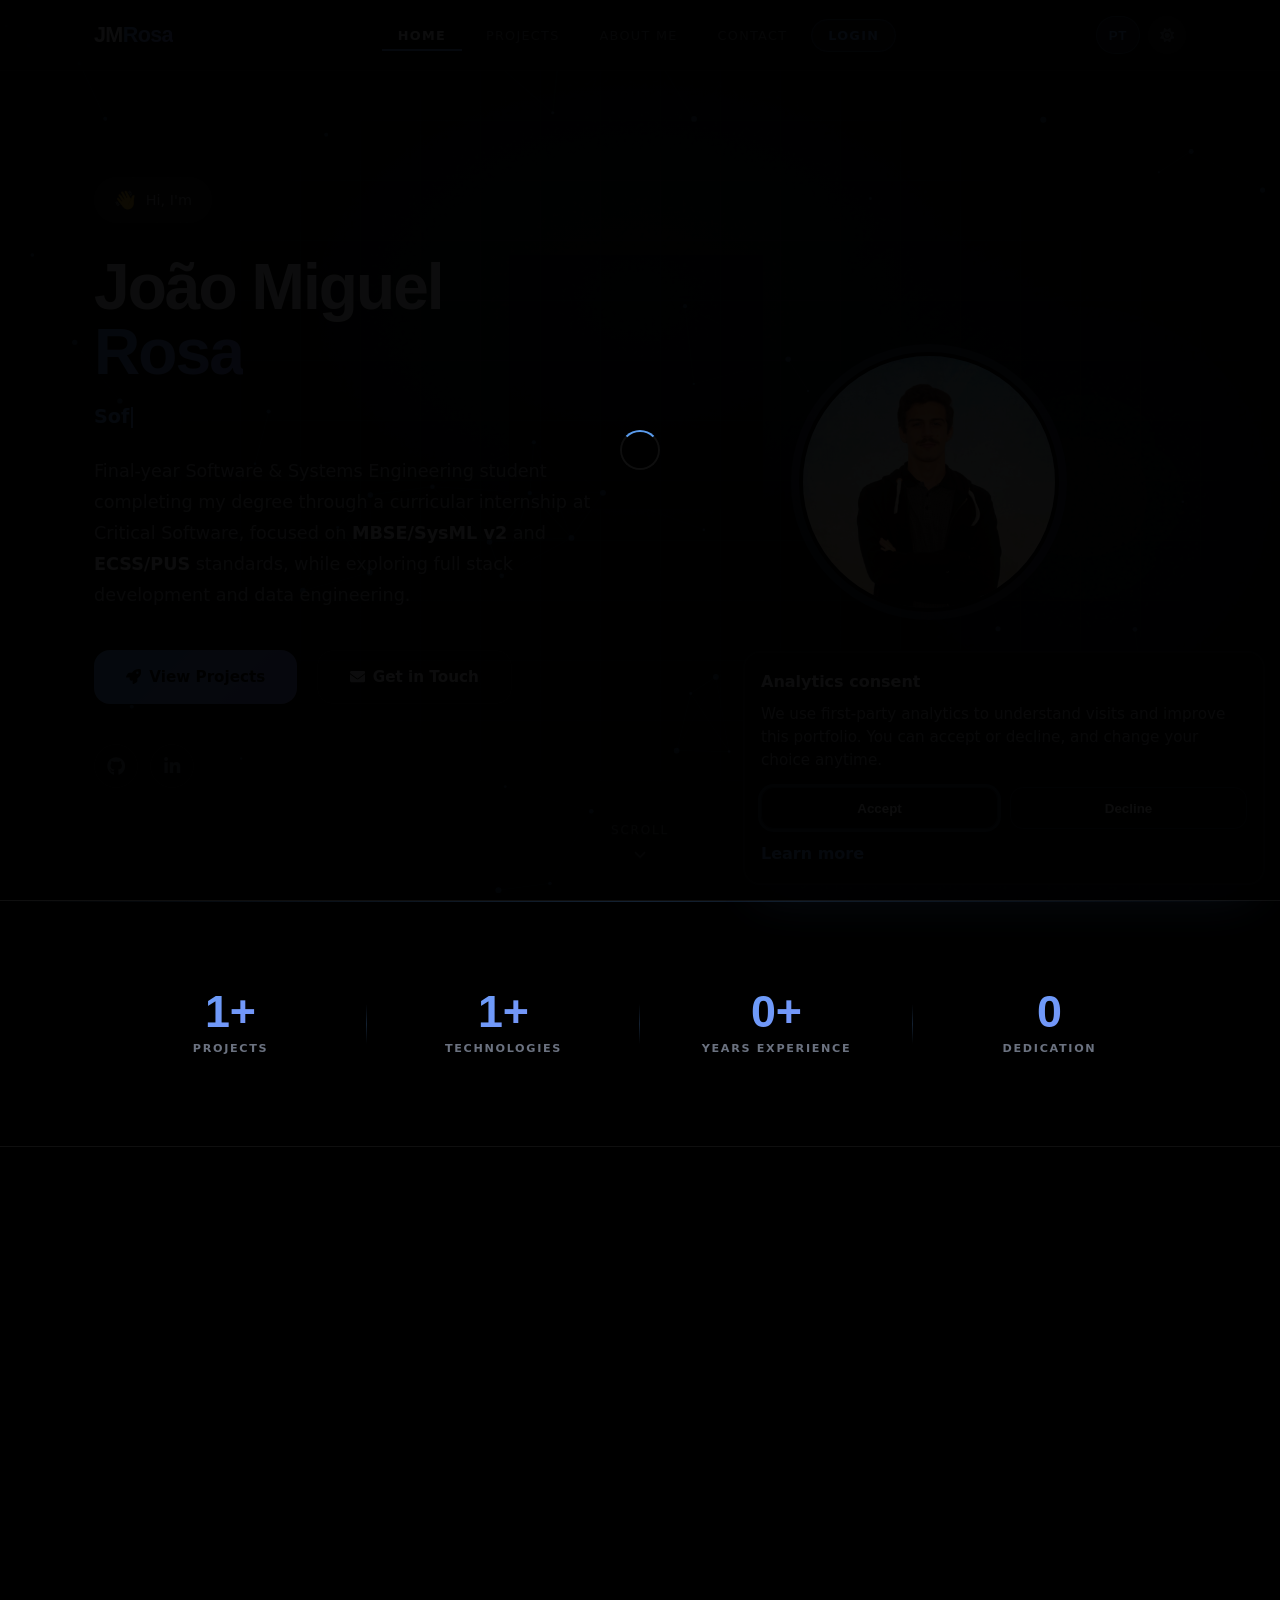
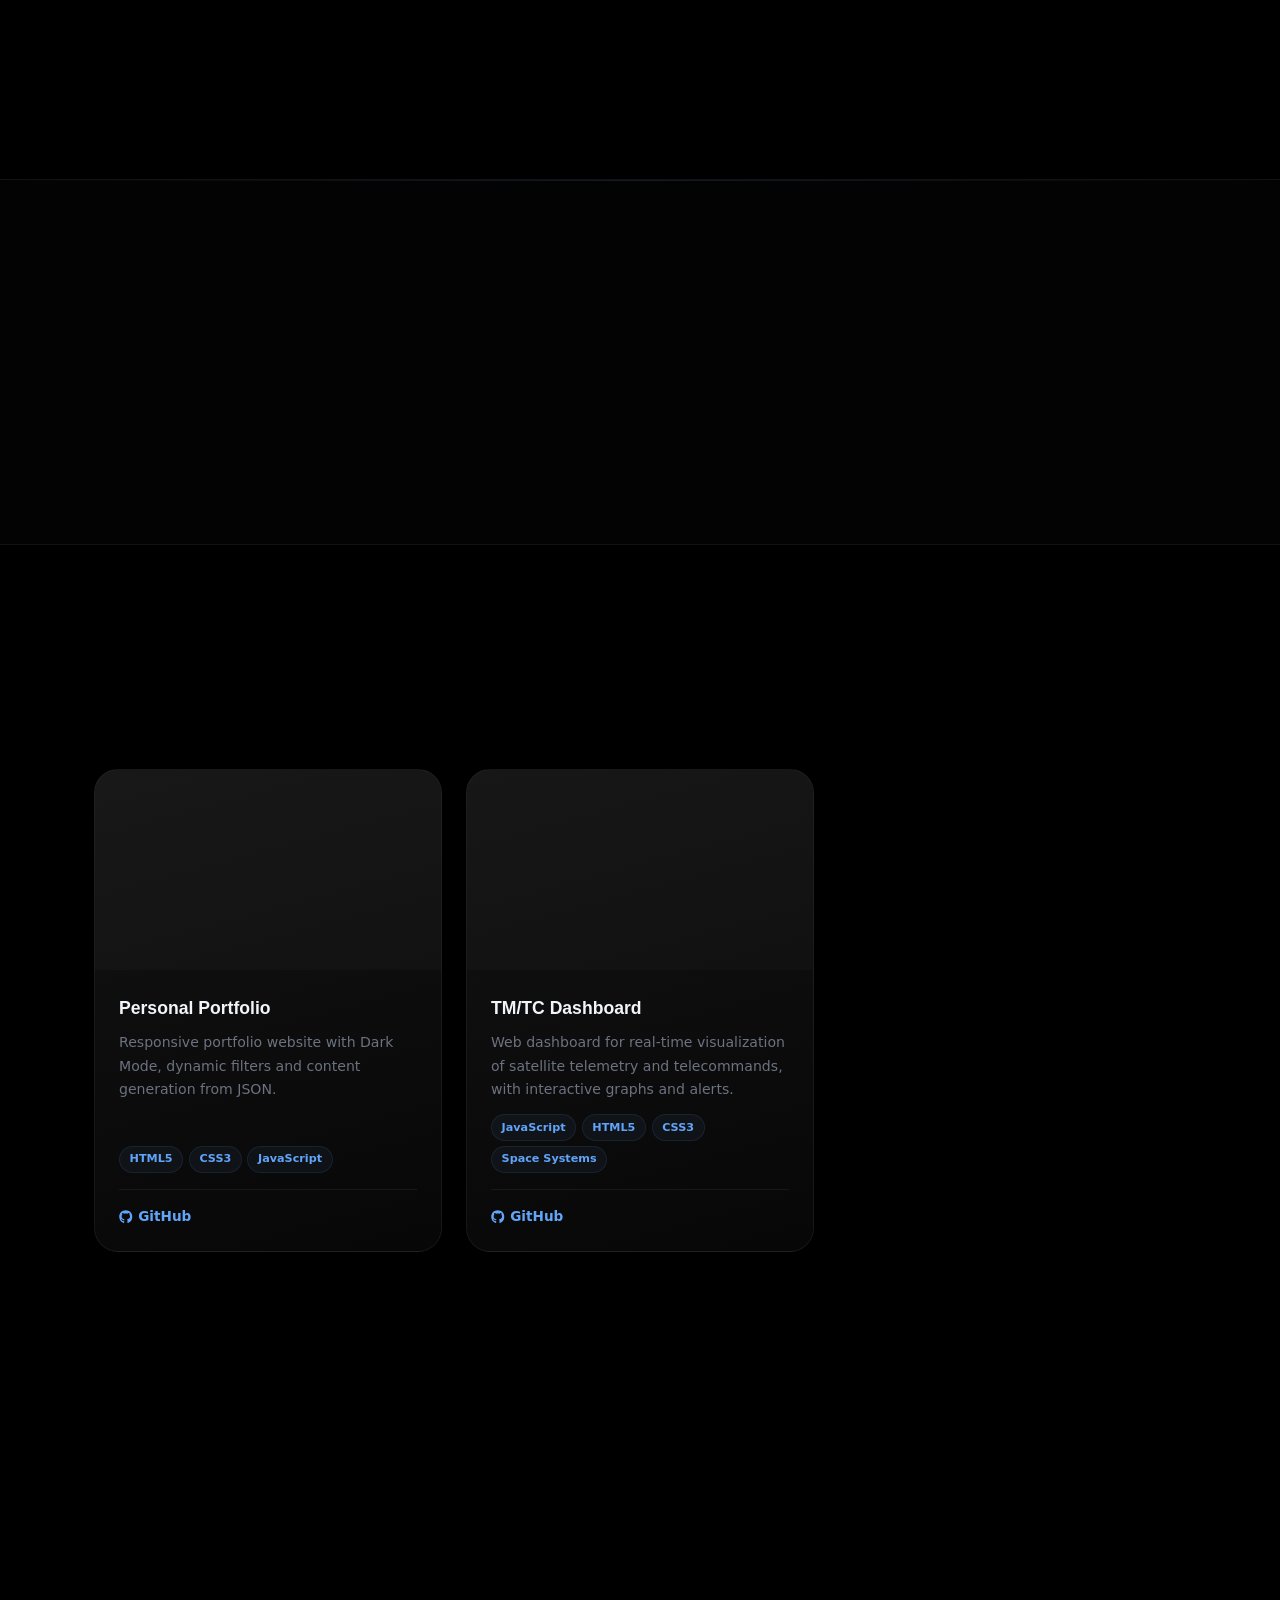
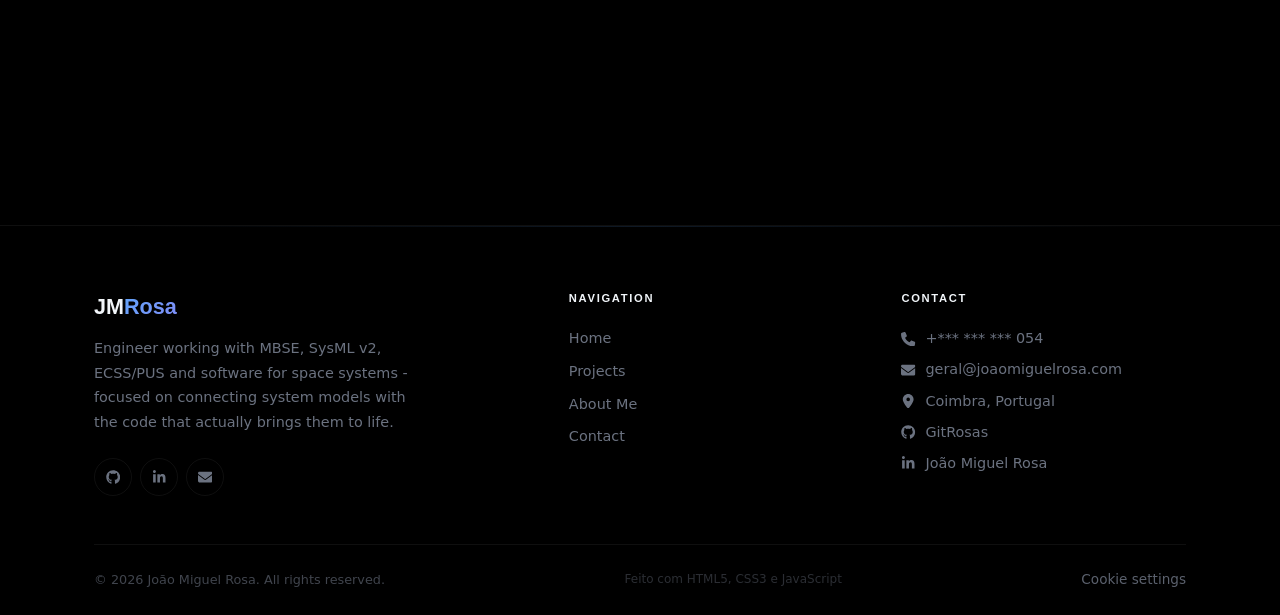
==== commit 182ee32a: "feat: PWA support (manifest, service worker, offline page, install icons)" ====
--- a/index.html
+++ b/index.html
@@ -3,7 +3,7 @@
 <head>
   <meta charset="UTF-8">
   <meta name="viewport" content="width=device-width, initial-scale=1.0">
-  <meta http-equiv="Content-Security-Policy" content="default-src 'self'; script-src 'self' https://challenges.cloudflare.com; style-src 'self' https://fonts.googleapis.com; font-src 'self' https://fonts.gstatic.com; img-src 'self' data: https:; connect-src 'self' https://auth.joaomiguelrosa.com https://challenges.cloudflare.com https://api64.ipify.org; frame-src https://challenges.cloudflare.com; base-uri 'self'; form-action 'self'; object-src 'none'; upgrade-insecure-requests; block-all-mixed-content;">
+  <meta http-equiv="Content-Security-Policy" content="default-src 'self'; script-src 'self' https://challenges.cloudflare.com; style-src 'self' https://fonts.googleapis.com; font-src 'self' https://fonts.gstatic.com; img-src 'self' data: https:; connect-src 'self' https://auth.joaomiguelrosa.com https://challenges.cloudflare.com https://api64.ipify.org; frame-src https://challenges.cloudflare.com; worker-src 'self'; manifest-src 'self'; base-uri 'self'; form-action 'self'; object-src 'none'; upgrade-insecure-requests; block-all-mixed-content;">
   <meta name="referrer" content="strict-origin-when-cross-origin">
   <title>João Miguel Rosa — Software &amp; Systems Engineer</title>
   <meta name="description" content="Portfolio of João Miguel Rosa — Engineer focused on MBSE, SysML v2, ECSS/PUS and space systems software.">
@@ -24,6 +24,13 @@
   <link rel="stylesheet" href="https://fonts.googleapis.com/css2?family=Inter:wght@300;400;500;600;700&family=Space+Grotesk:wght@500;600;700;800;900&display=swap" media="print" data-defer-css>
   <noscript><link rel="stylesheet" href="https://fonts.googleapis.com/css2?family=Inter:wght@300;400;500;600;700&family=Space+Grotesk:wght@500;600;700;800;900&display=swap"></noscript>
   <link rel="stylesheet" href="assets/css/styles.css">
+  <link rel="manifest" href="/manifest.webmanifest">
+  <meta name="theme-color" content="#0a0e1a">
+  <meta name="apple-mobile-web-app-capable" content="yes">
+  <meta name="apple-mobile-web-app-status-bar-style" content="black-translucent">
+  <meta name="apple-mobile-web-app-title" content="JM Rosa">
+  <link rel="apple-touch-icon" href="/assets/img/icons/apple-touch-icon.png">
+  <link rel="icon" type="image/svg+xml" href="/assets/img/icon-source.svg">
   <script type="application/ld+json">
   {
     "@context": "https://schema.org",
@@ -231,5 +238,6 @@
 
   <script src="assets/js/font-loader.js" defer></script>
   <script src="assets/js/main.js" defer></script>
+  <script src="/assets/js/pwa.js" defer></script>
 </body>
 </html>
--- a/assets/css/styles.css
+++ b/assets/css/styles.css
@@ -796,9 +796,9 @@
   align-items: center; margin-bottom: 2rem;
 }
 .search-wrapper { position: relative; }
-.search-wrapper .fa-search {
+.search-wrapper .icon {
   position: absolute; left: 1rem; top: 50%; transform: translateY(-50%);
-  color: var(--text-muted); font-size: .85rem; pointer-events: none;
+  color: var(--text-muted); width: .95rem; height: .95rem; pointer-events: none;
 }
 .search-input {
   background: var(--bg-input); border: 1px solid var(--border);
@@ -1606,6 +1606,41 @@
   .reveal, .reveal-left, .reveal-right { opacity: 1 !important; transform: none !important; }
 }
 /* ===========================================================
+   24. PWA
+   =========================================================== */
+.pwa-update-toast {
+  position: fixed;
+  right: 1rem;
+  bottom: 1rem;
+  z-index: 10000;
+  display: flex;
+  align-items: center;
+  gap: 1rem;
+  max-width: min(420px, calc(100vw - 2rem));
+  padding: 1rem;
+  border: 1px solid var(--border);
+  border-radius: .75rem;
+  background: var(--bg-nav-scrolled);
+  color: var(--text);
+  box-shadow: var(--glow);
+  backdrop-filter: blur(18px);
+  -webkit-backdrop-filter: blur(18px);
+}
+
+.pwa-update-toast span {
+  flex: 1;
+  color: var(--text-secondary);
+}
+
+@media (max-width: 640px) {
+  .pwa-update-toast {
+    left: 1rem;
+    right: 1rem;
+    bottom: 1rem;
+    flex-direction: column;
+    align-items: stretch;
+  }
+}/* ===========================================================
 	 Consent Banner (RGPD)
 	 =========================================================== */
 .consent-banner {
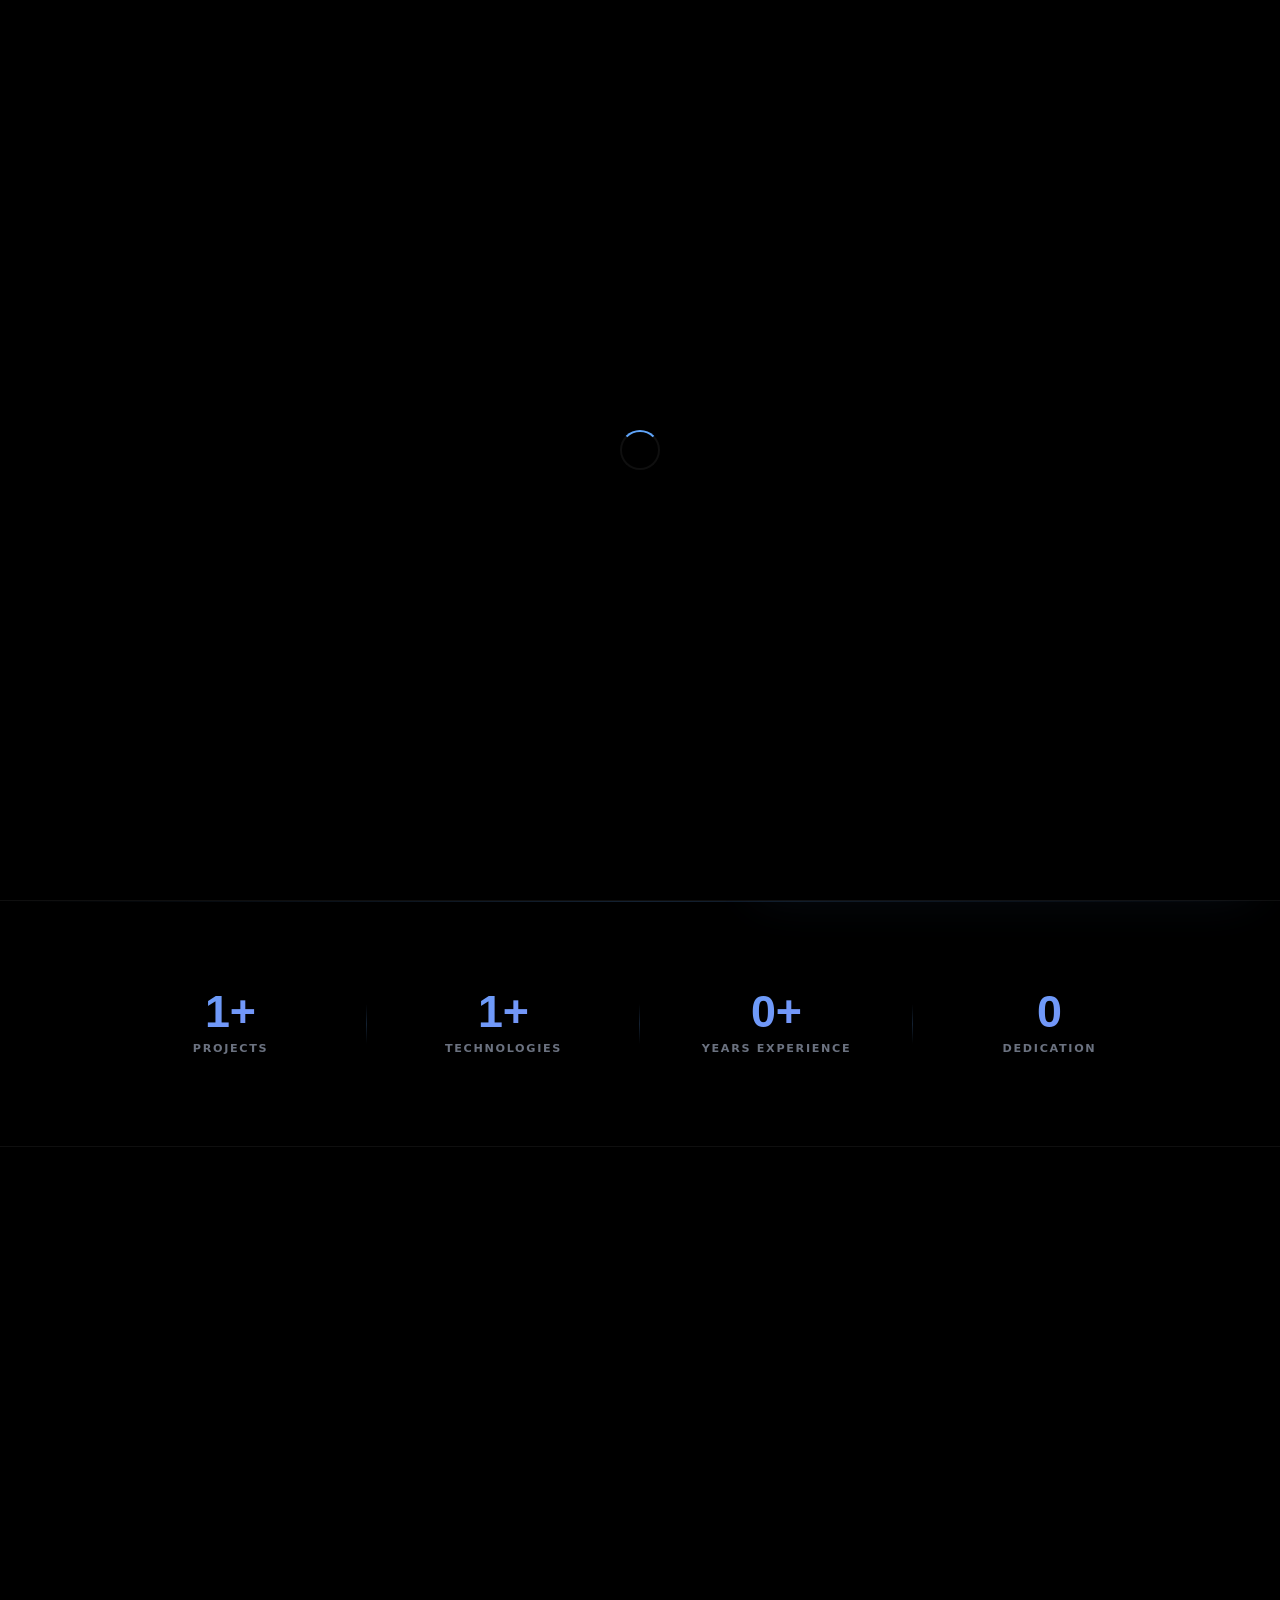
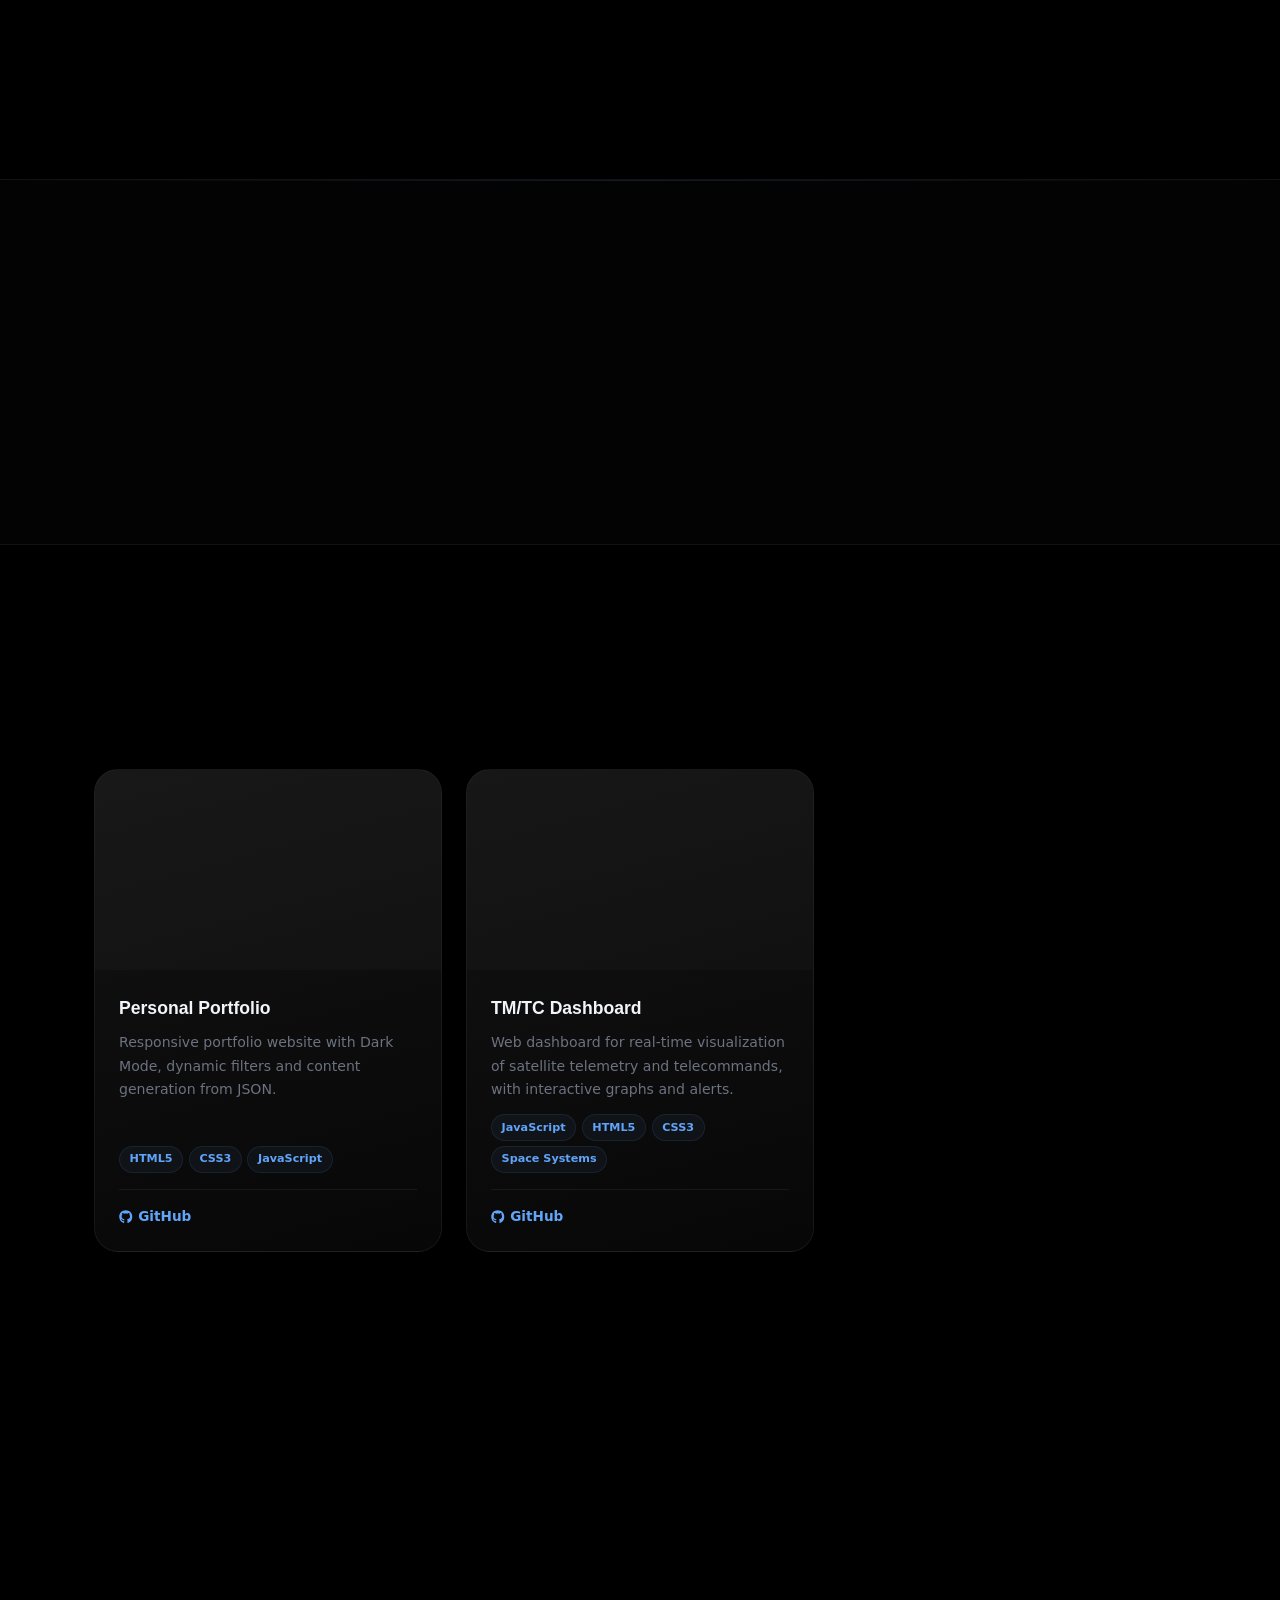
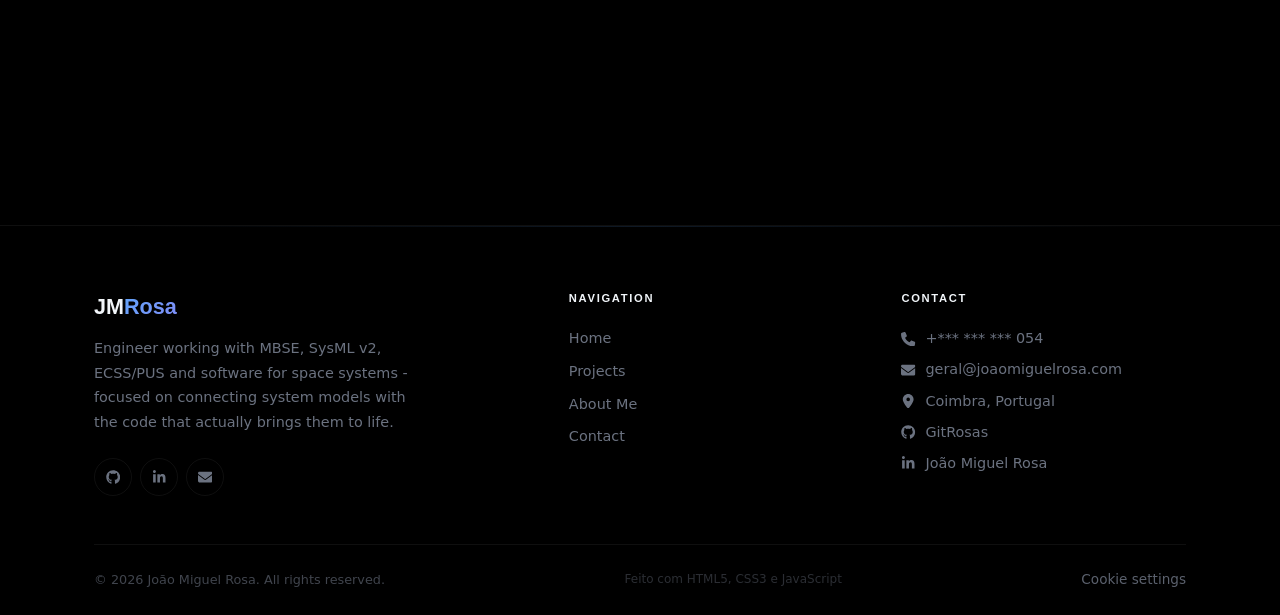
==== commit 6689d8f5: "." ====
--- a/index.html
+++ b/index.html
@@ -30,7 +30,6 @@
   <meta name="apple-mobile-web-app-status-bar-style" content="black-translucent">
   <meta name="apple-mobile-web-app-title" content="JM Rosa">
   <link rel="apple-touch-icon" href="/assets/img/icons/apple-touch-icon.png">
-  <link rel="icon" type="image/svg+xml" href="/assets/img/icon-source.svg">
   <script type="application/ld+json">
   {
     "@context": "https://schema.org",
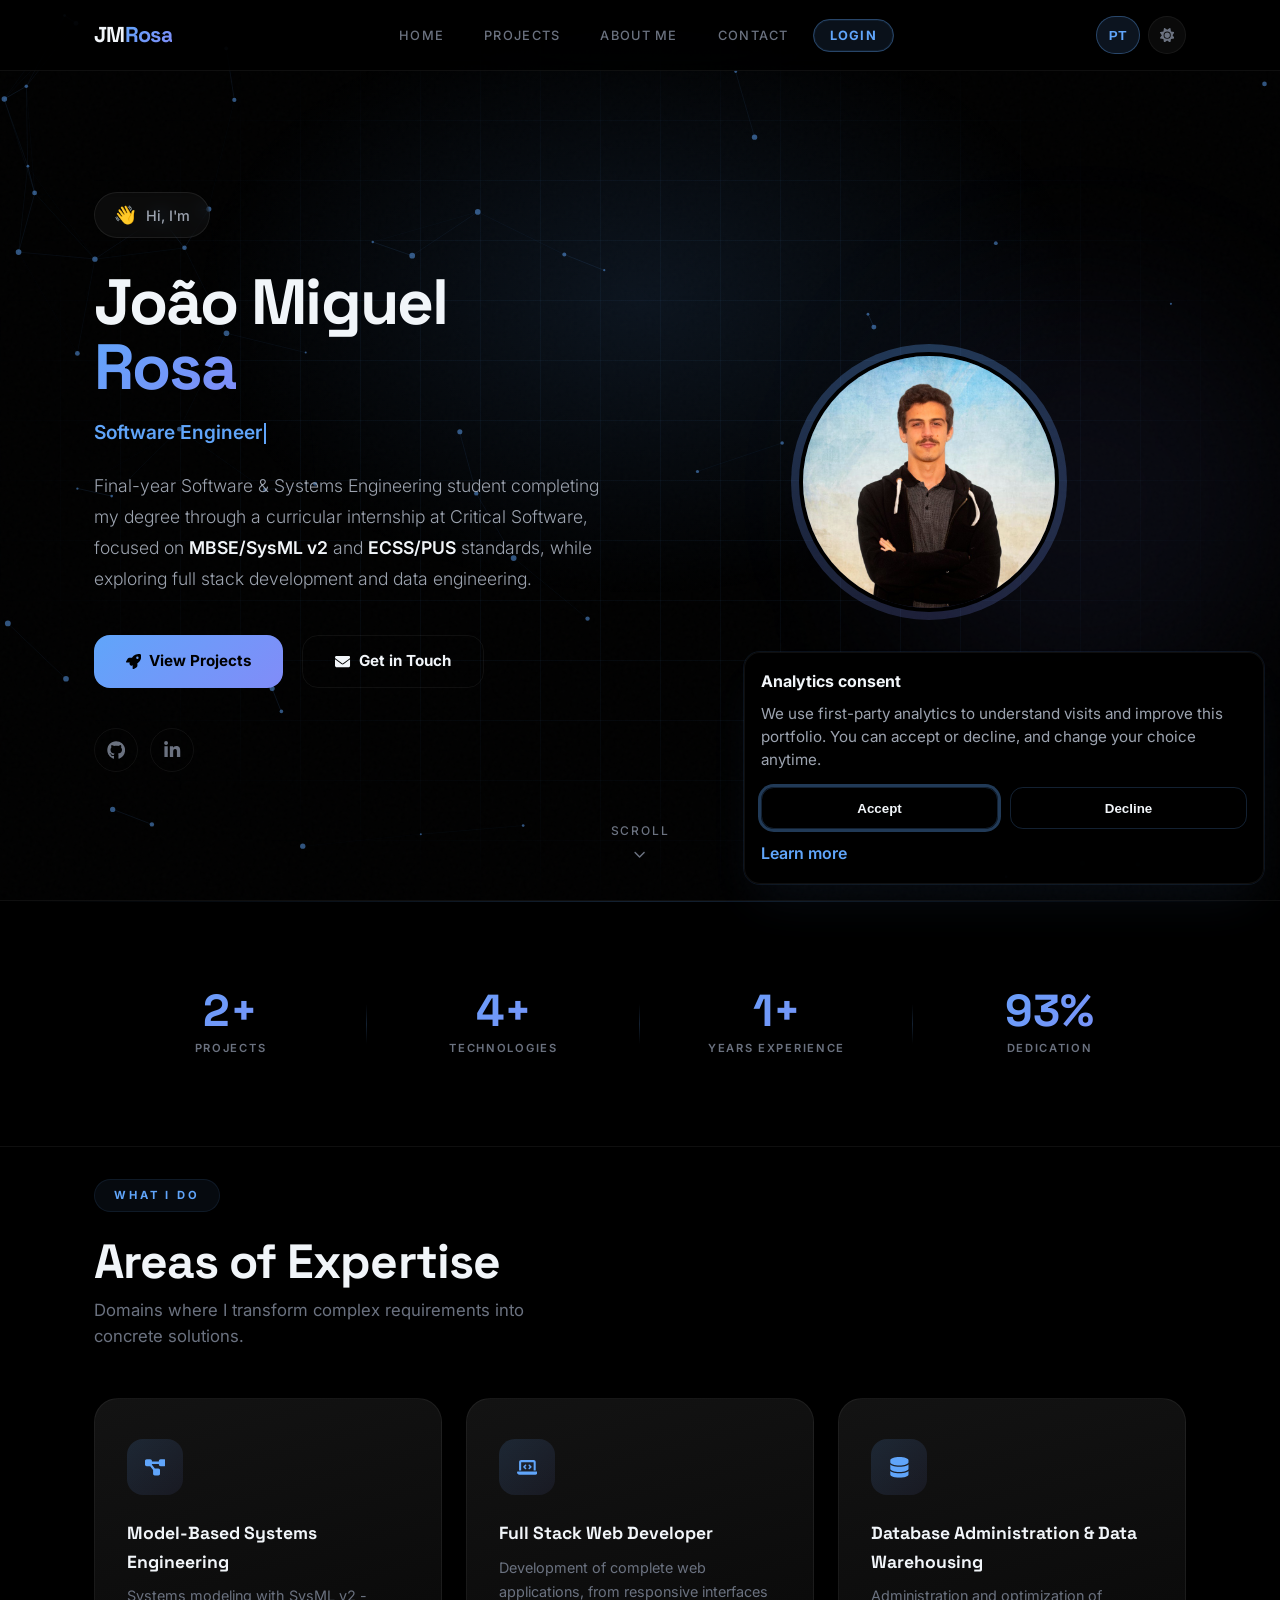
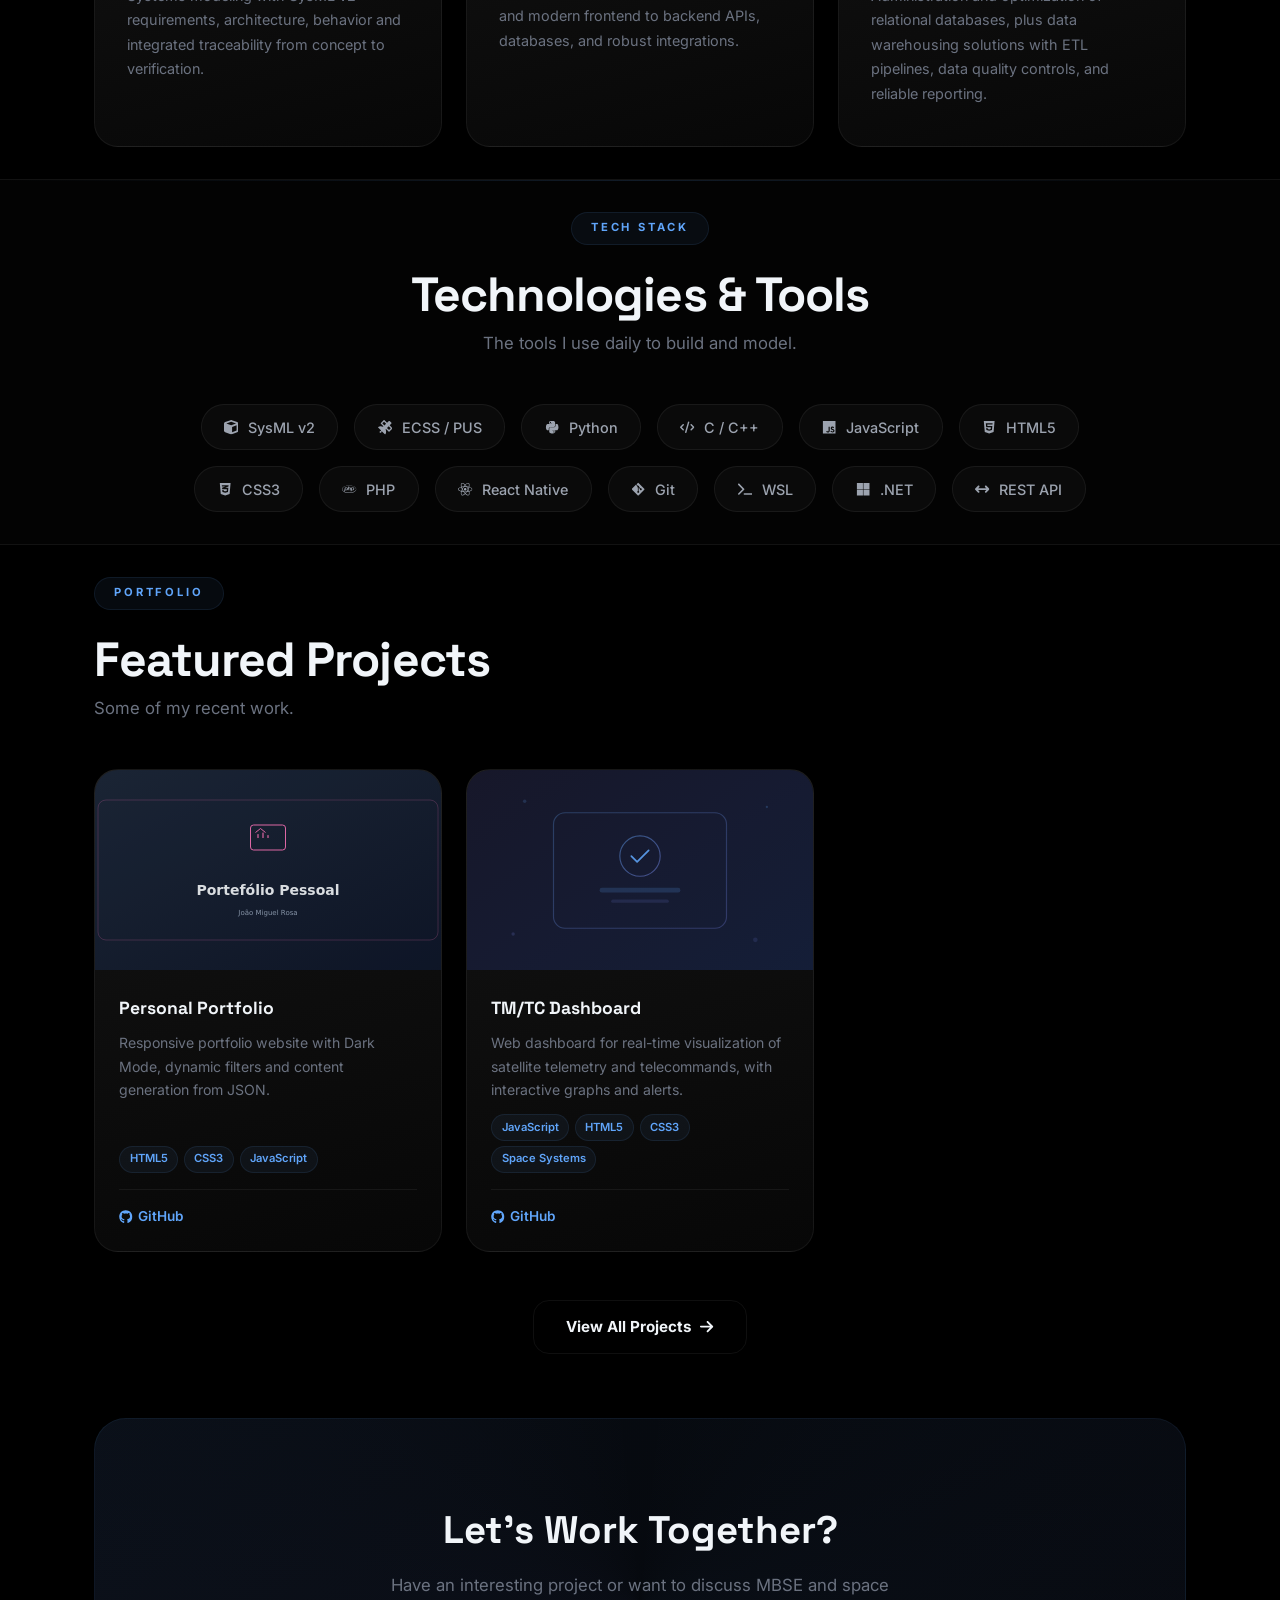
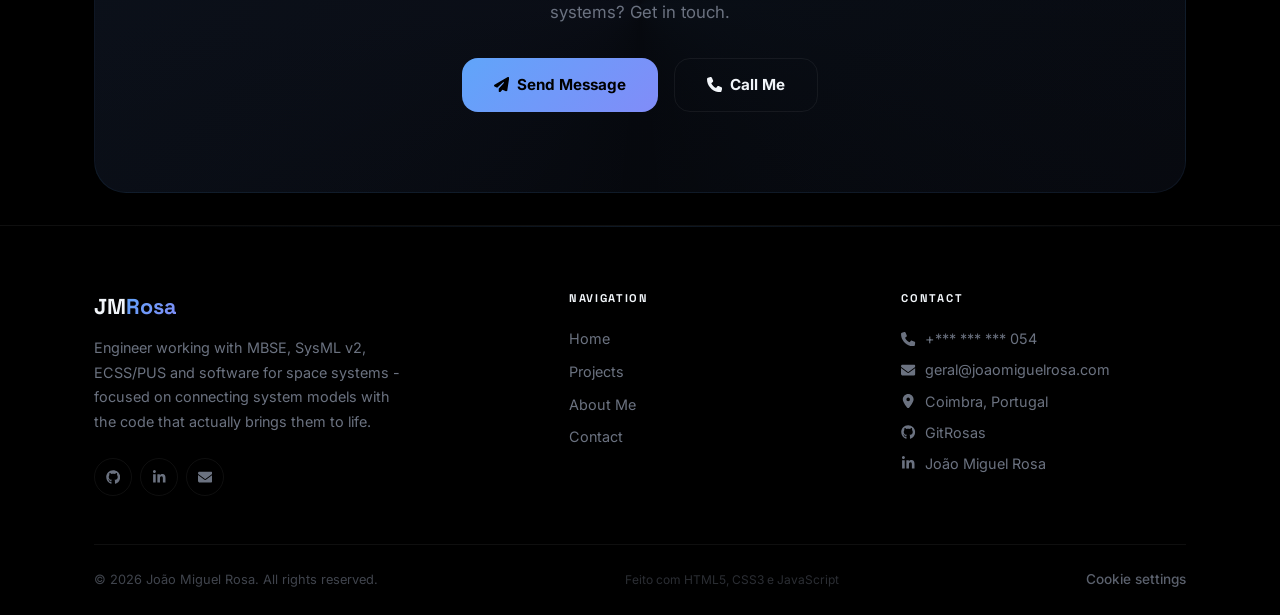
==== commit 8730e39a: "security: harden auth flow, CSP via _headers, password min 8 - _headers: CSP, HSTS, X-Frame-Options," ====
--- a/index.html
+++ b/index.html
@@ -3,7 +3,6 @@
 <head>
   <meta charset="UTF-8">
   <meta name="viewport" content="width=device-width, initial-scale=1.0">
-  <meta http-equiv="Content-Security-Policy" content="default-src 'self'; script-src 'self' https://challenges.cloudflare.com; style-src 'self' https://fonts.googleapis.com; font-src 'self' https://fonts.gstatic.com; img-src 'self' data: https:; connect-src 'self' https://auth.joaomiguelrosa.com https://challenges.cloudflare.com https://api64.ipify.org; frame-src https://challenges.cloudflare.com; worker-src 'self'; manifest-src 'self'; base-uri 'self'; form-action 'self'; object-src 'none'; upgrade-insecure-requests; block-all-mixed-content;">
   <meta name="referrer" content="strict-origin-when-cross-origin">
   <title>João Miguel Rosa — Software &amp; Systems Engineer</title>
   <meta name="description" content="Portfolio of João Miguel Rosa — Engineer focused on MBSE, SysML v2, ECSS/PUS and space systems software.">
